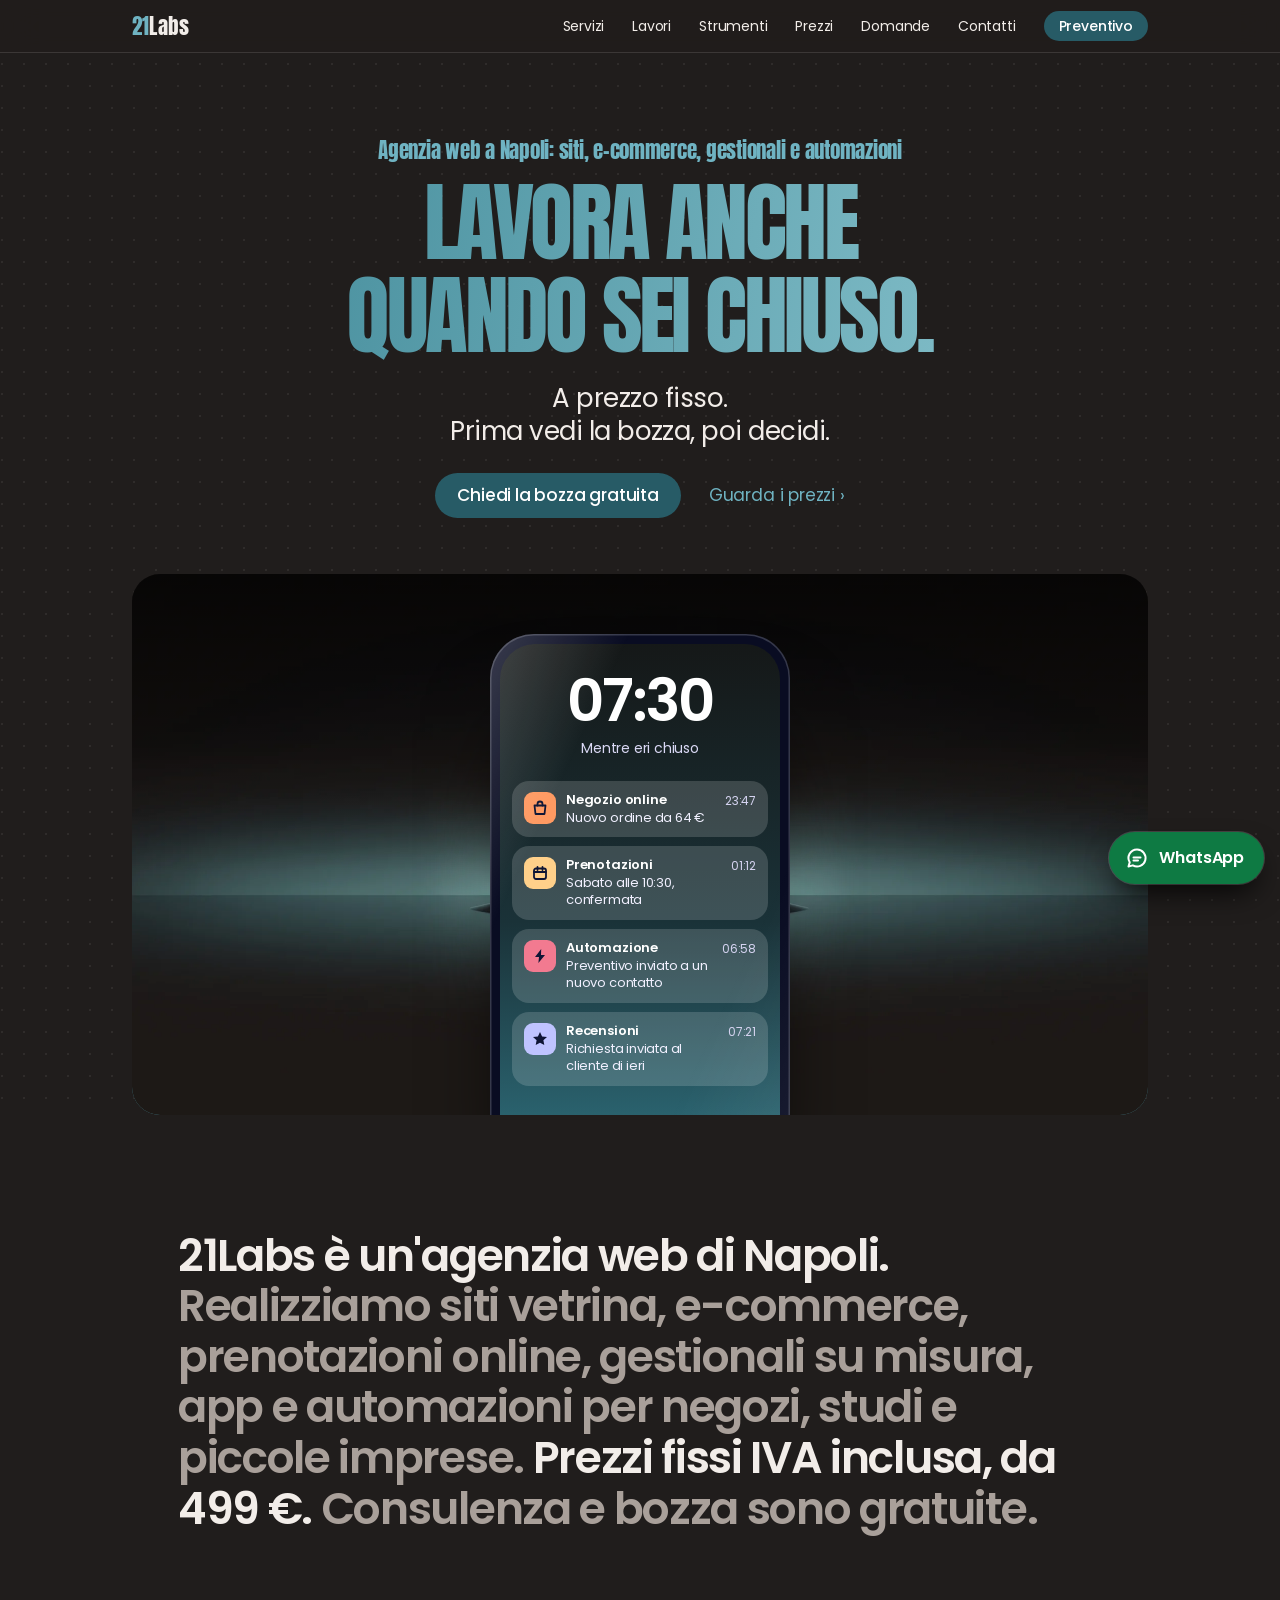
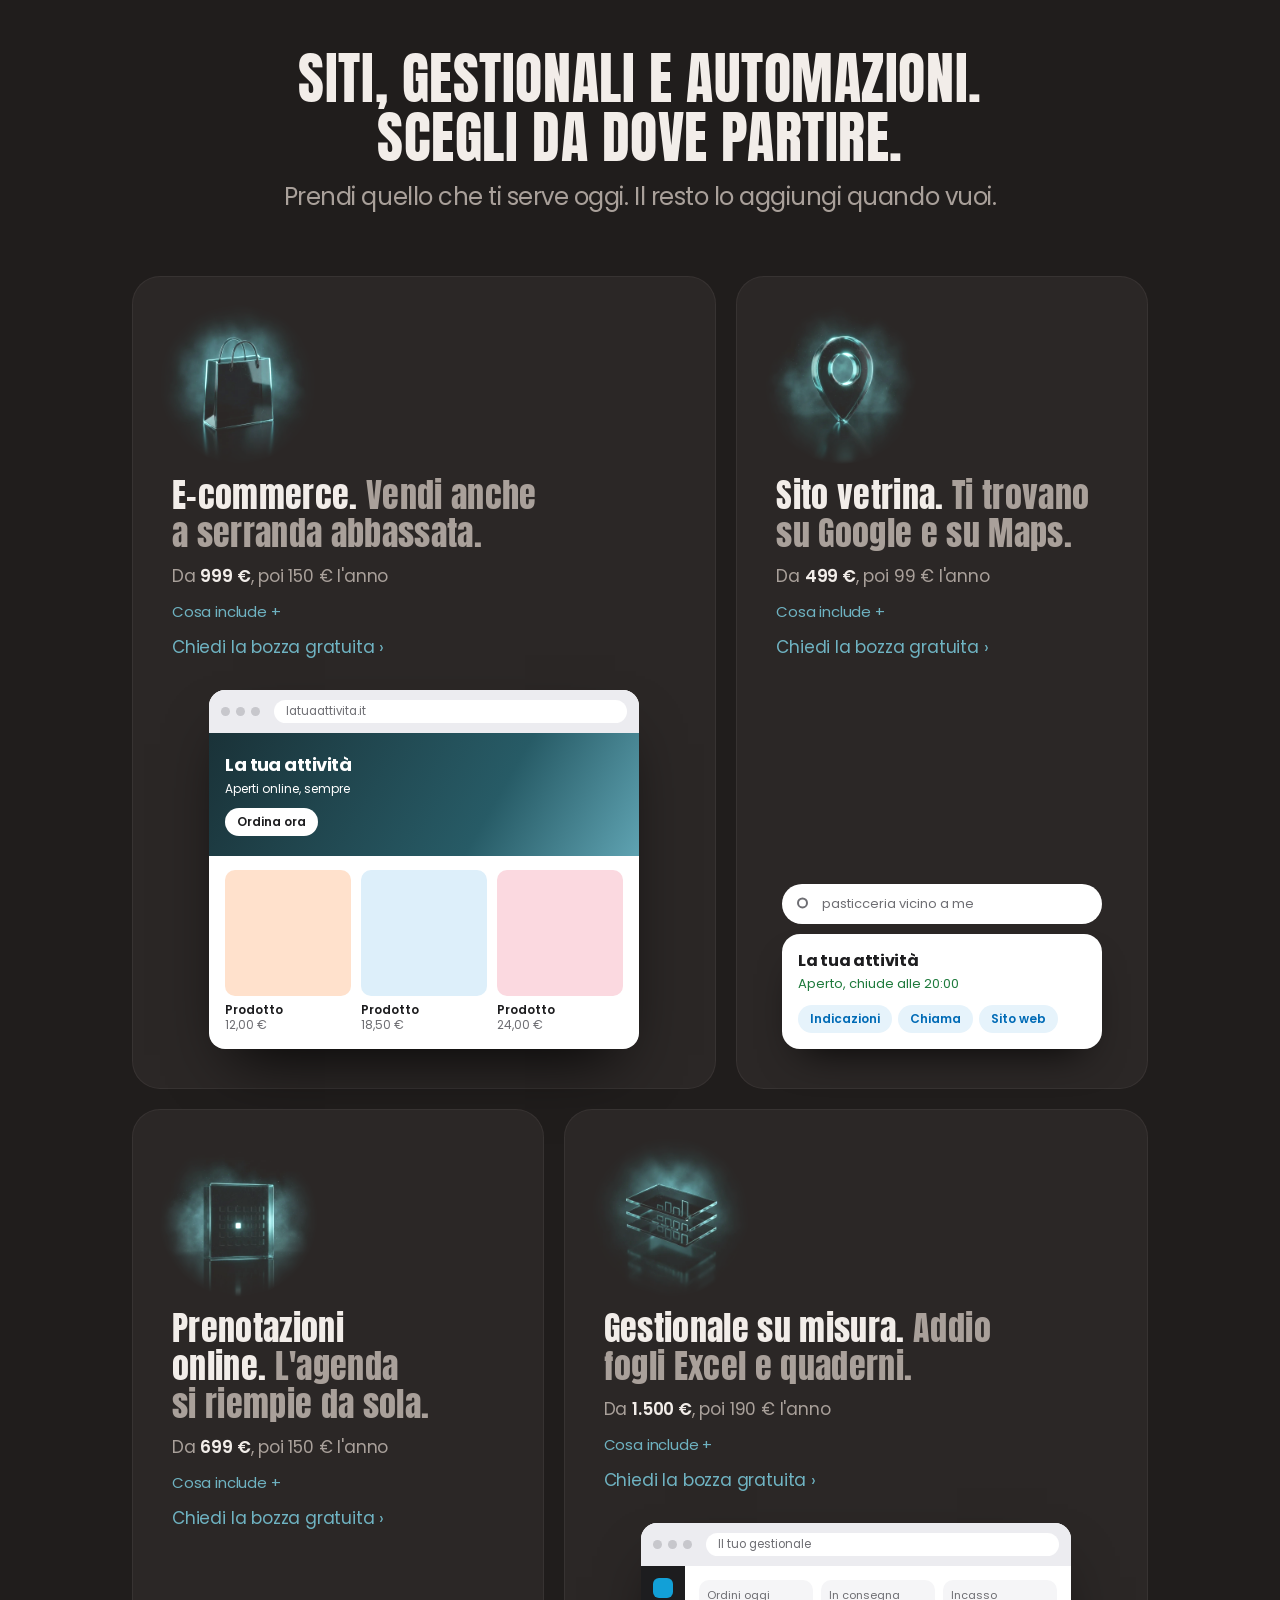
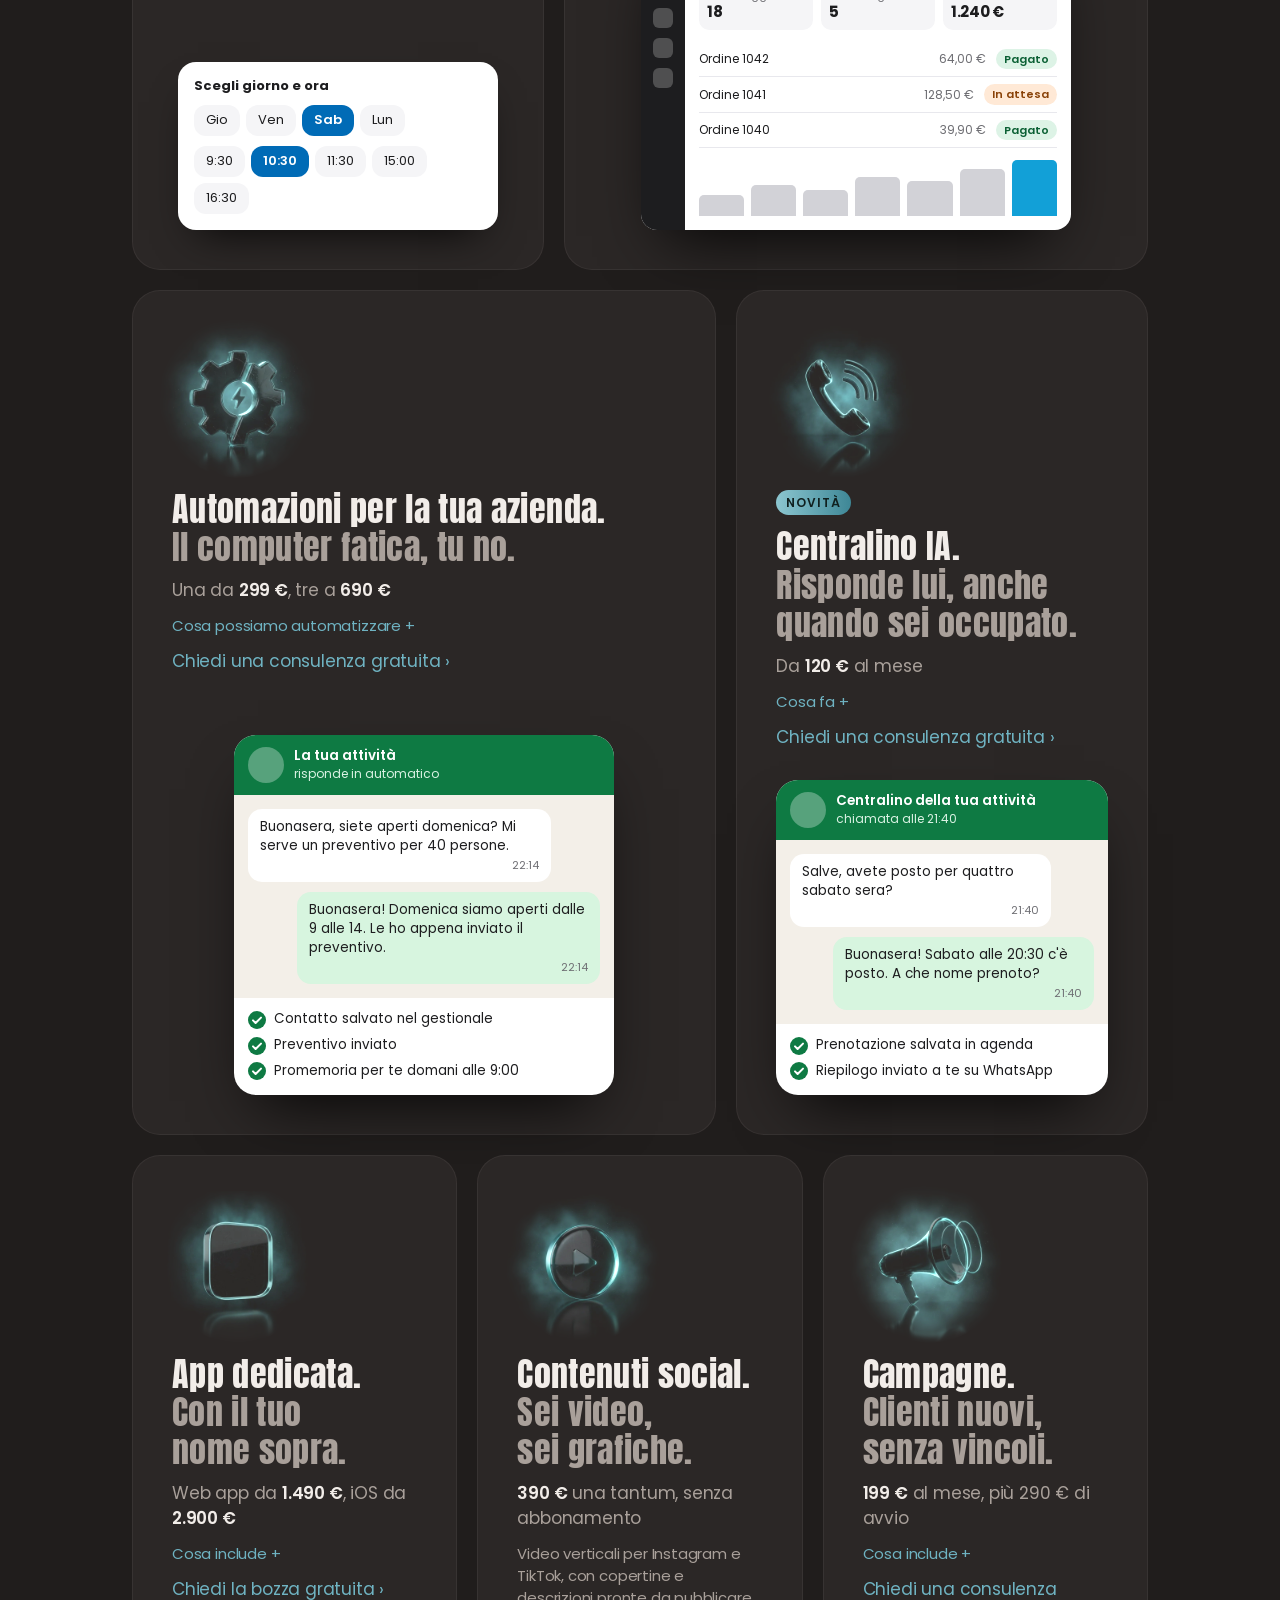
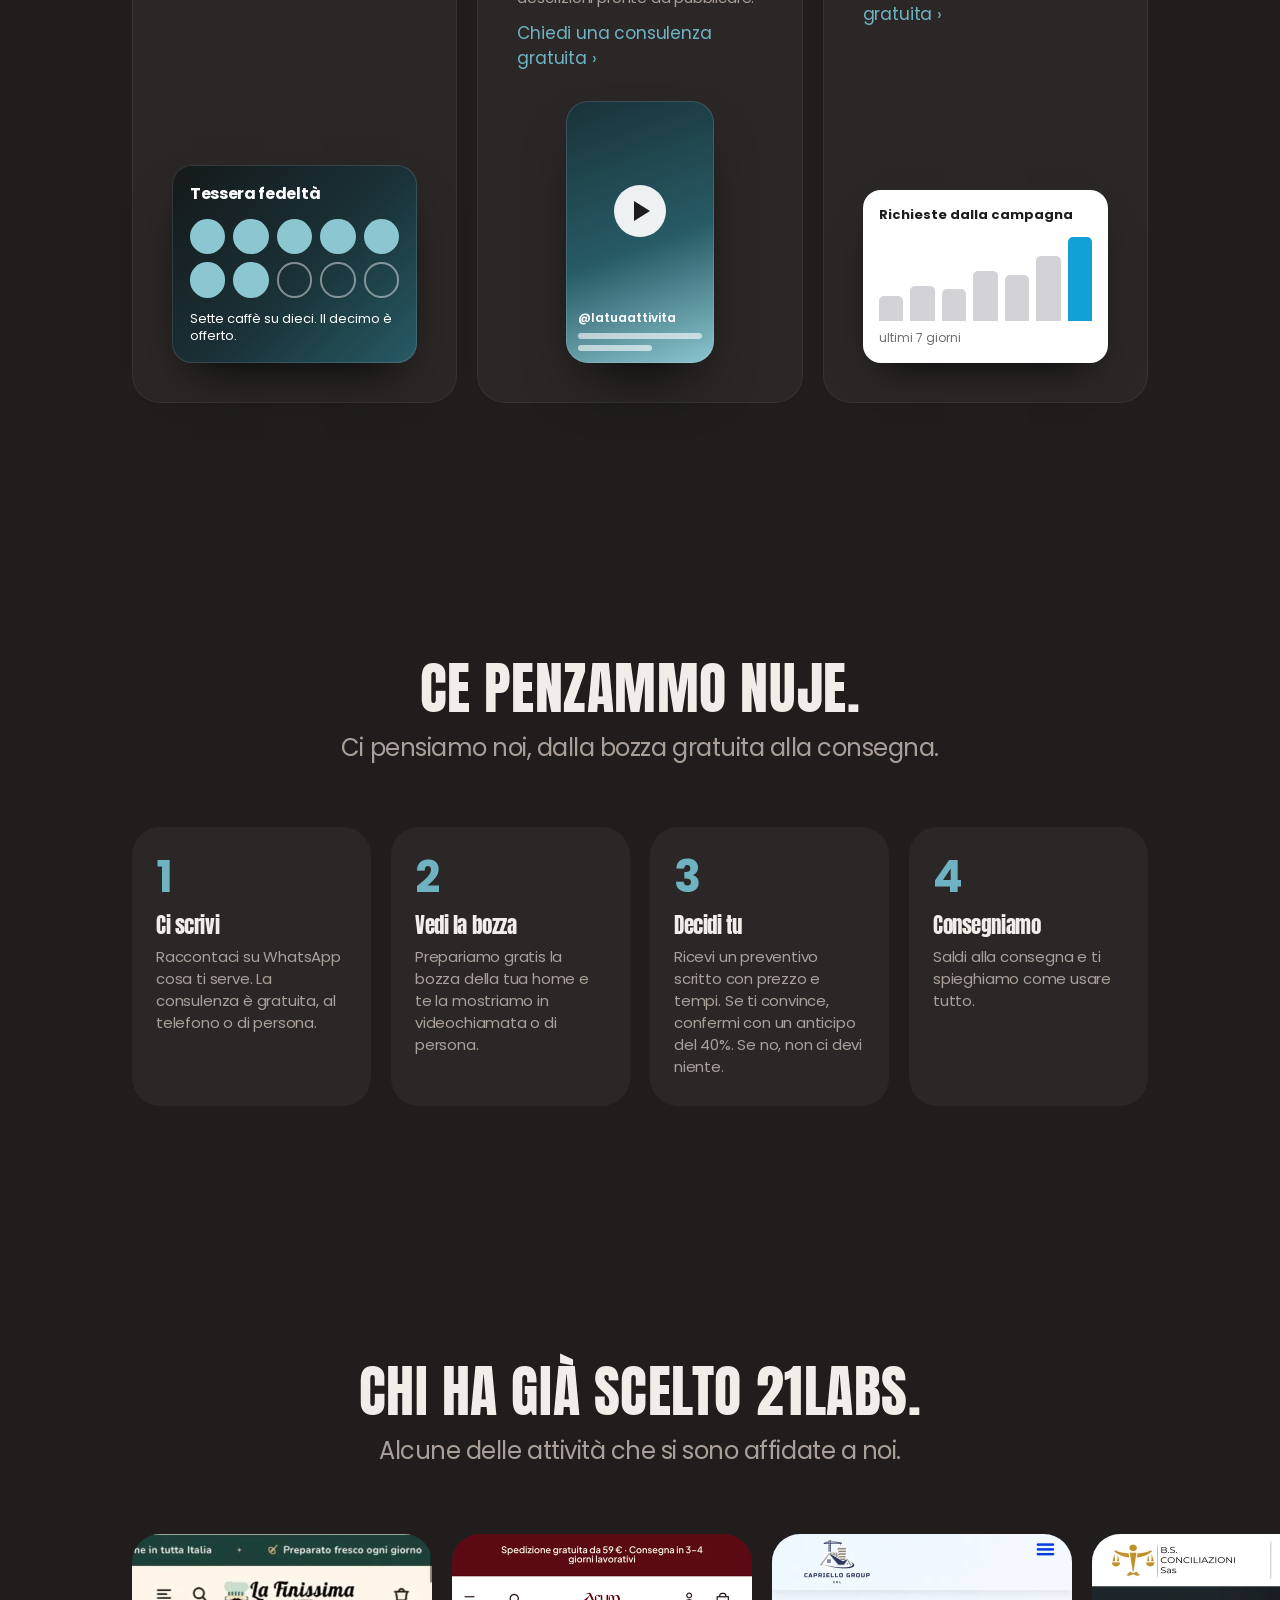
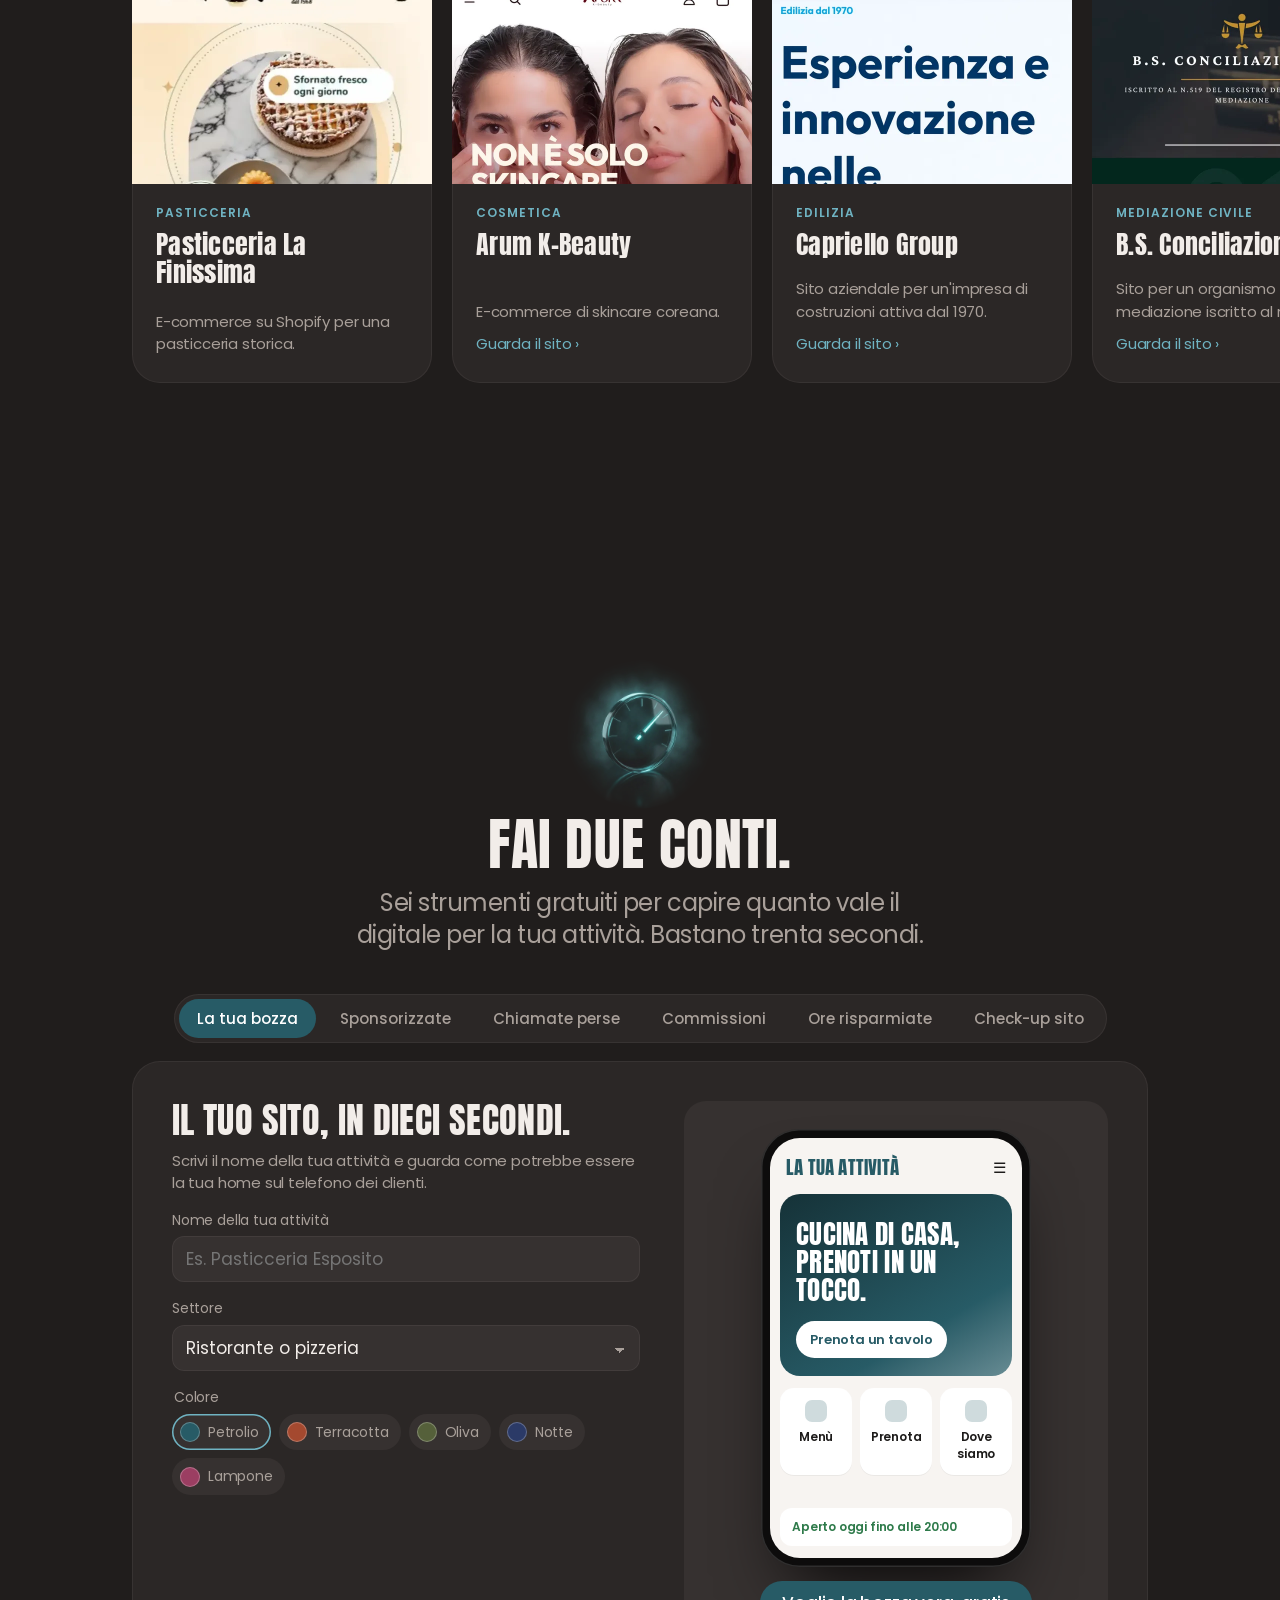
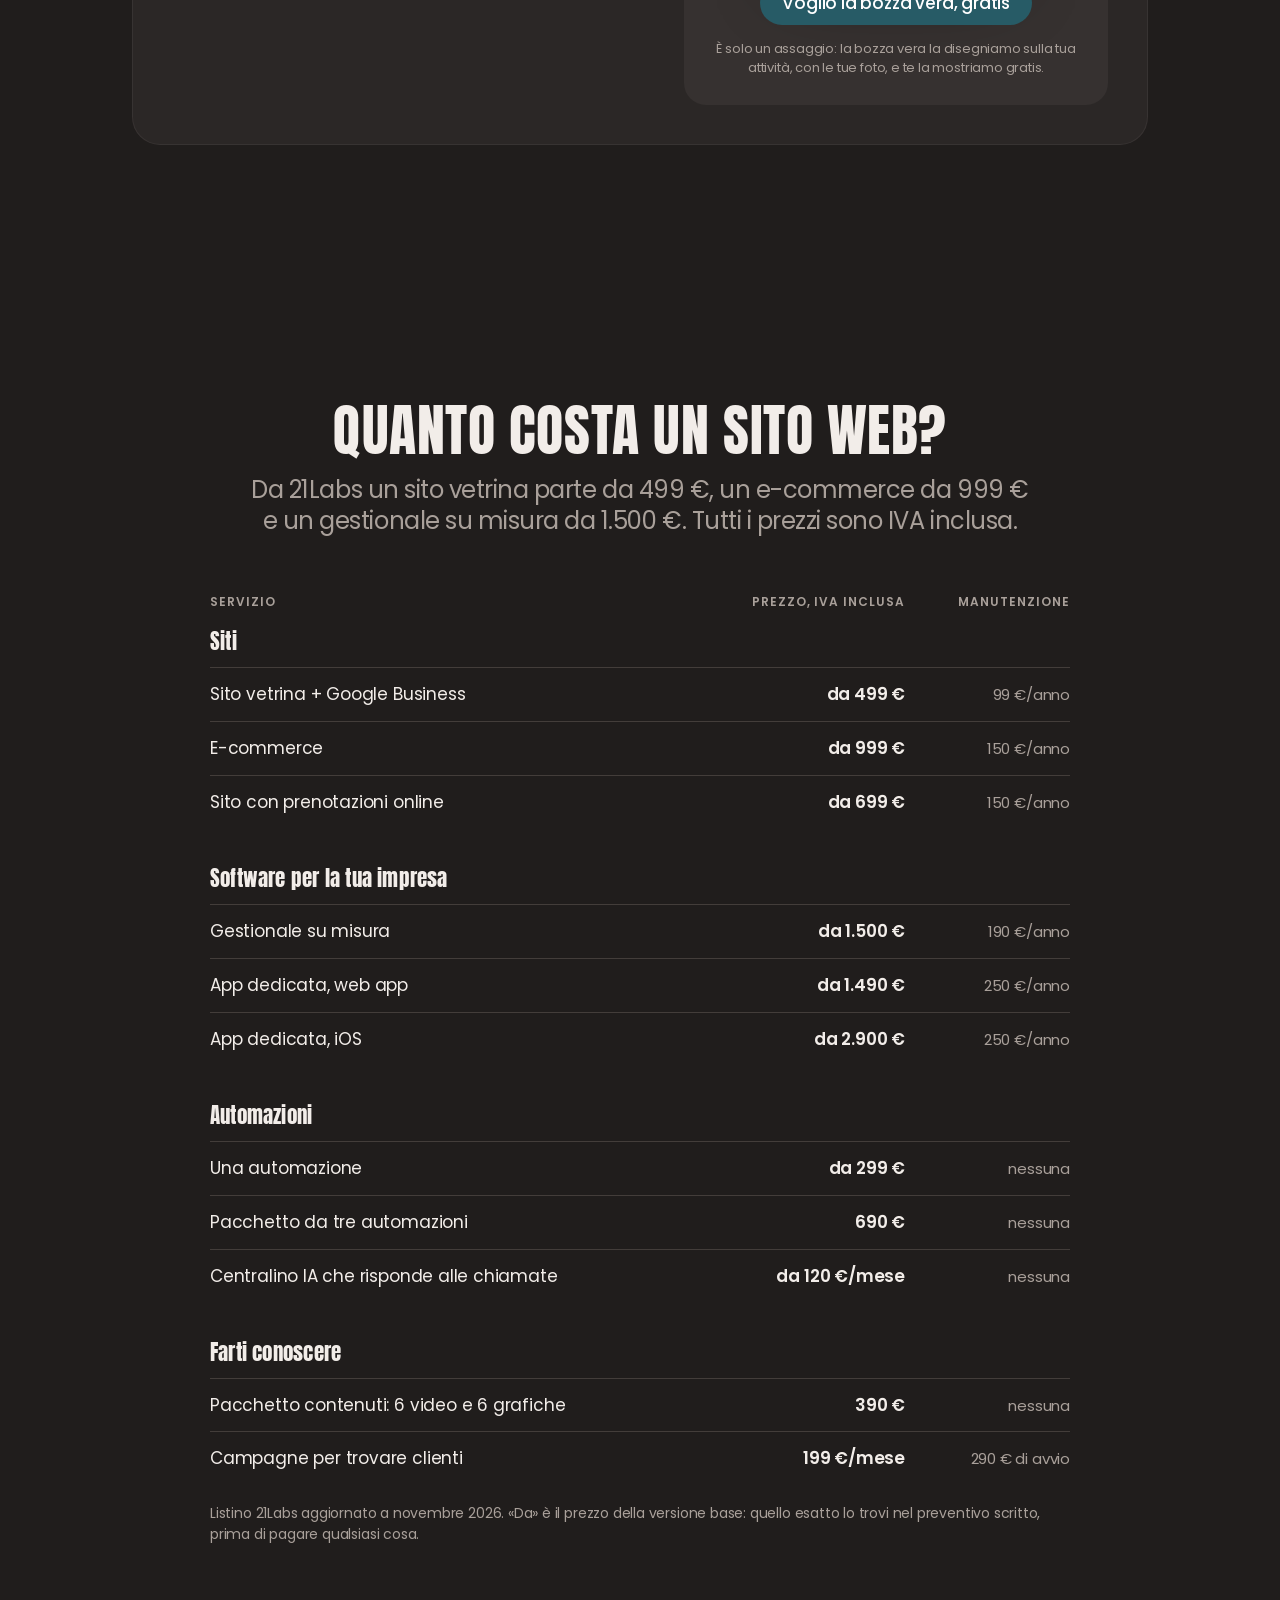
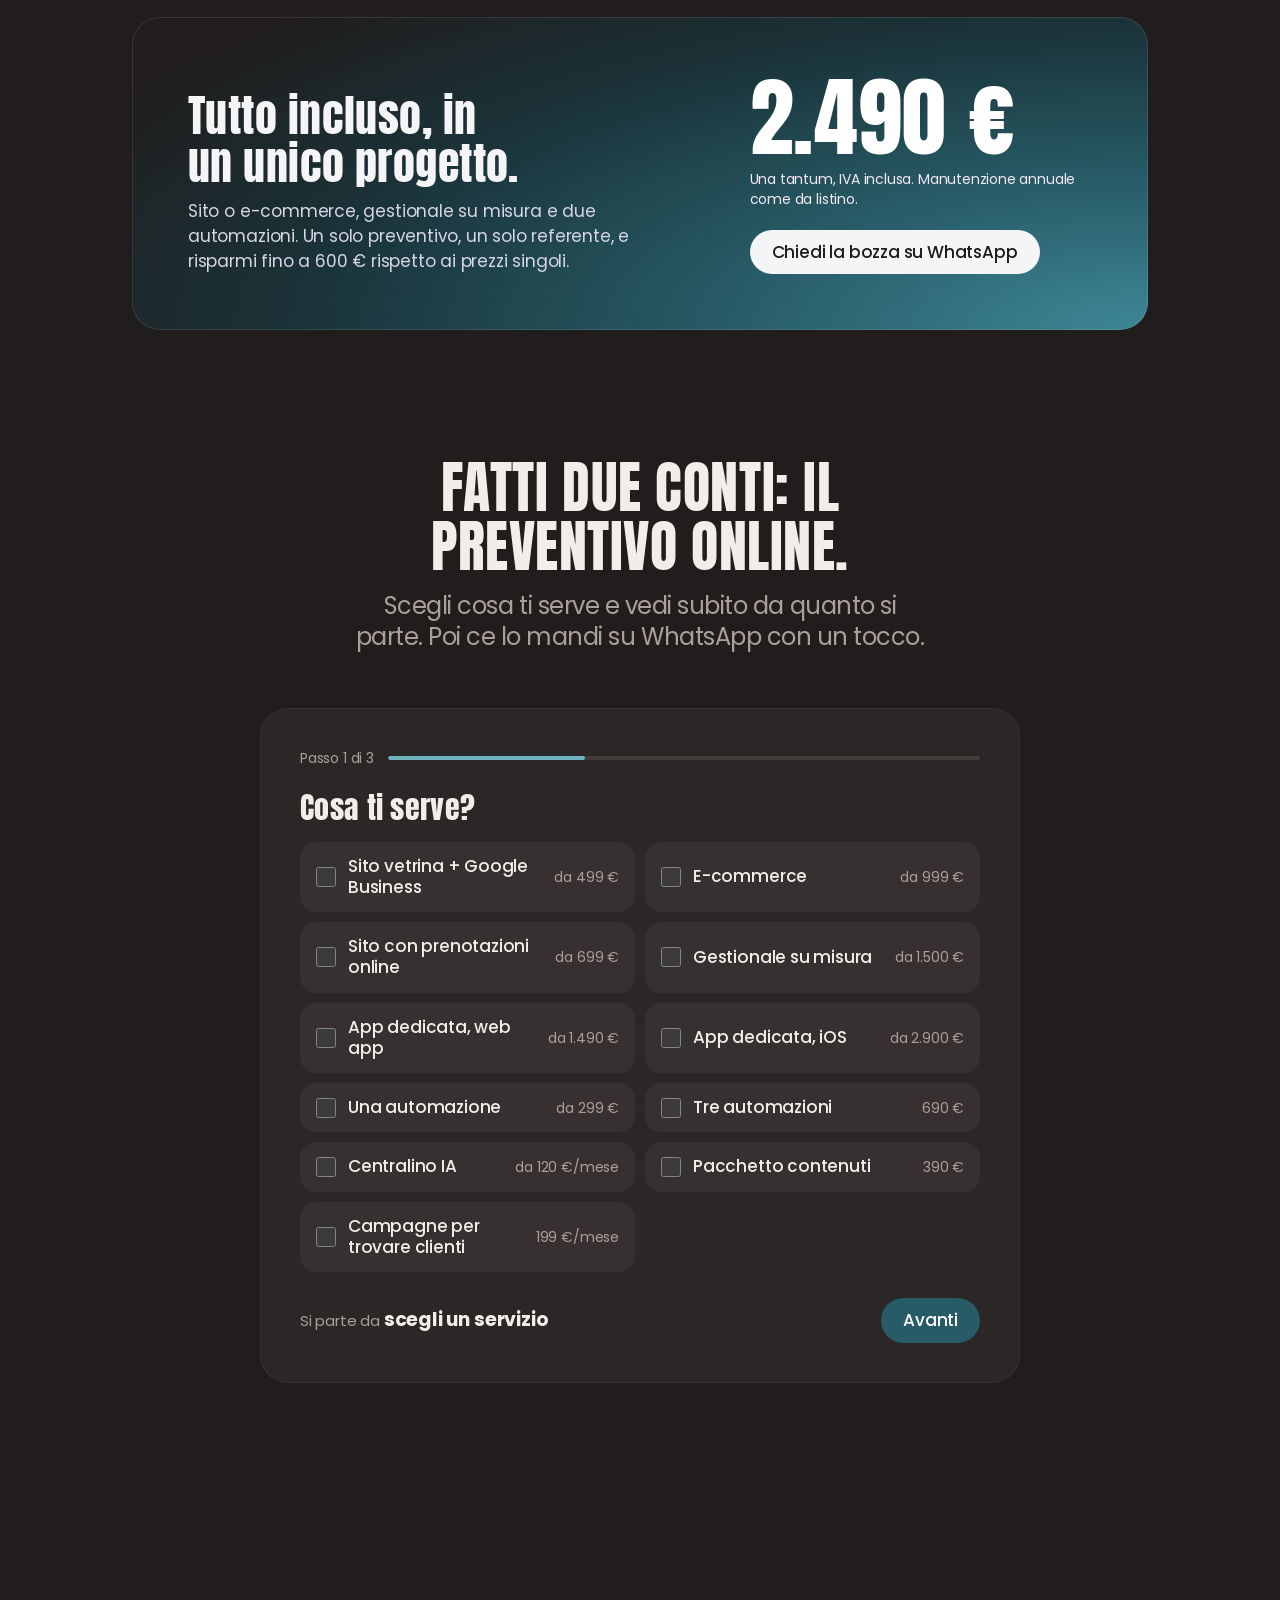
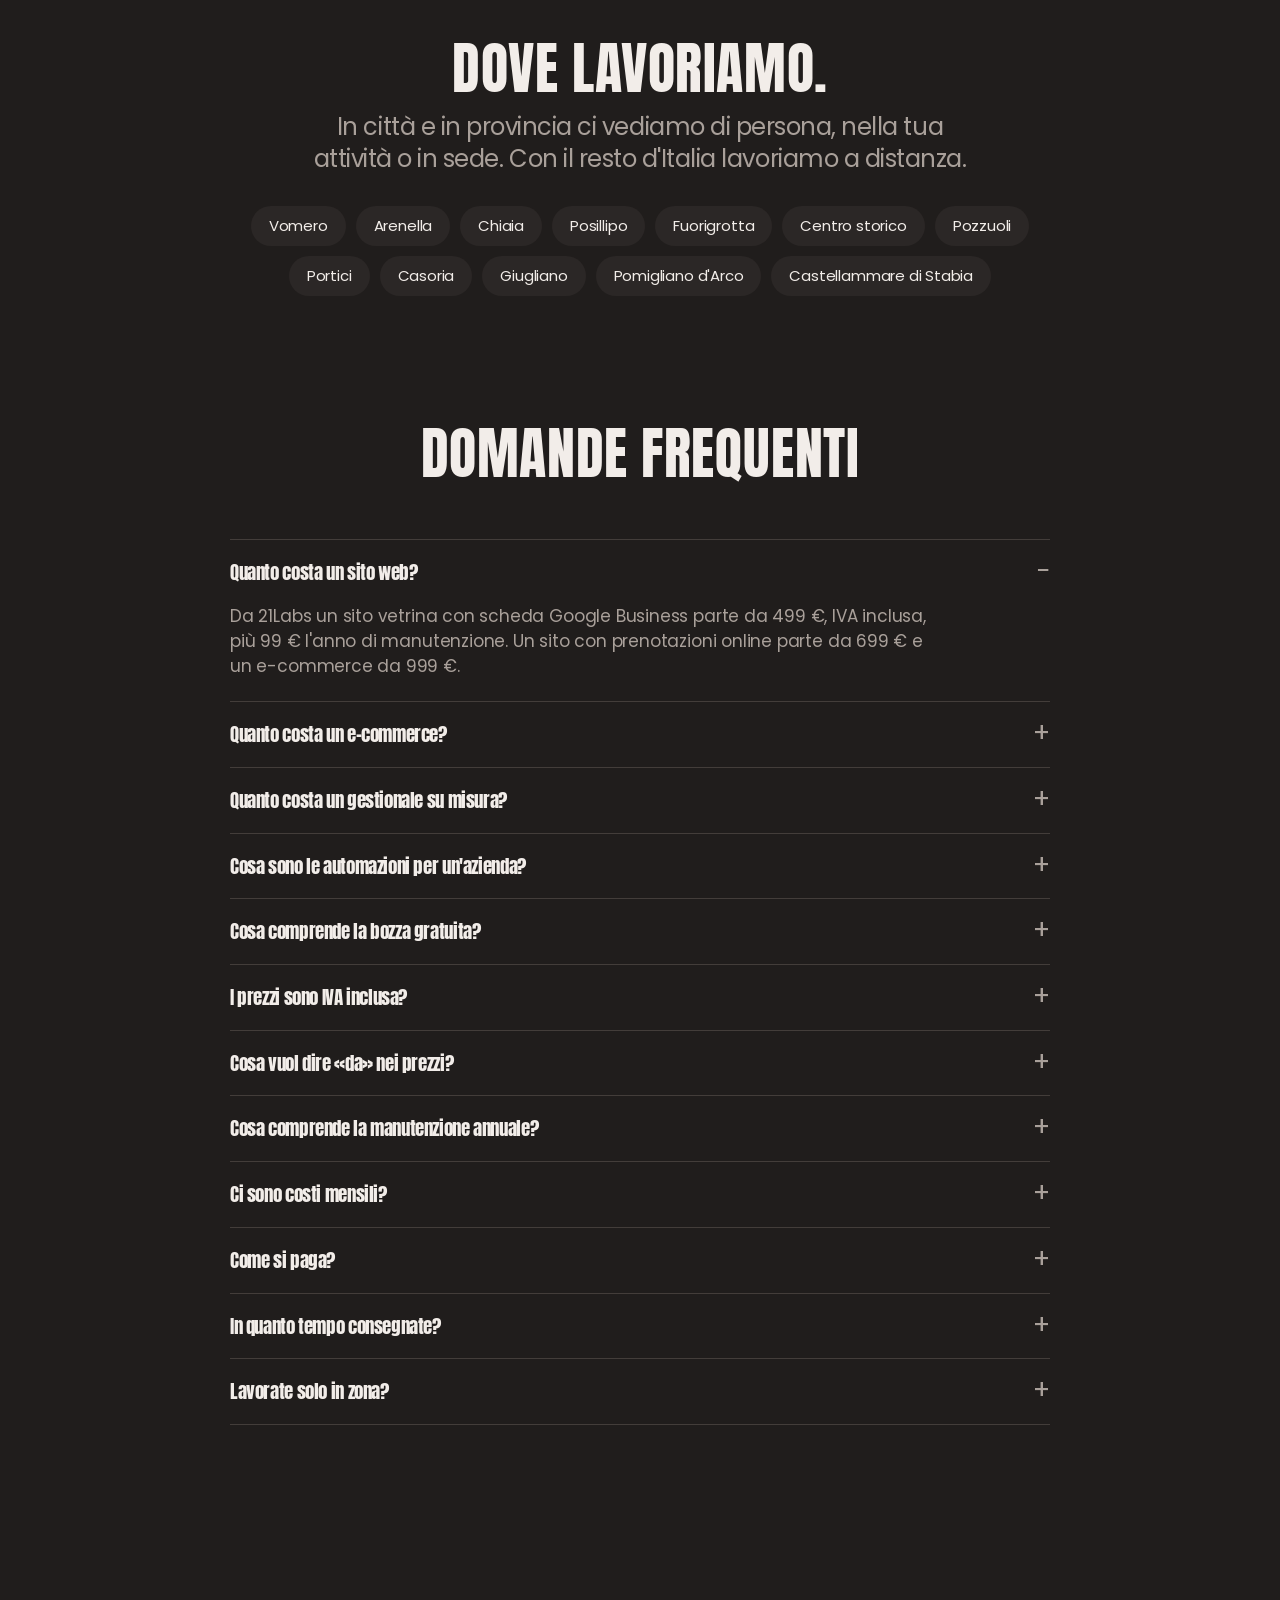
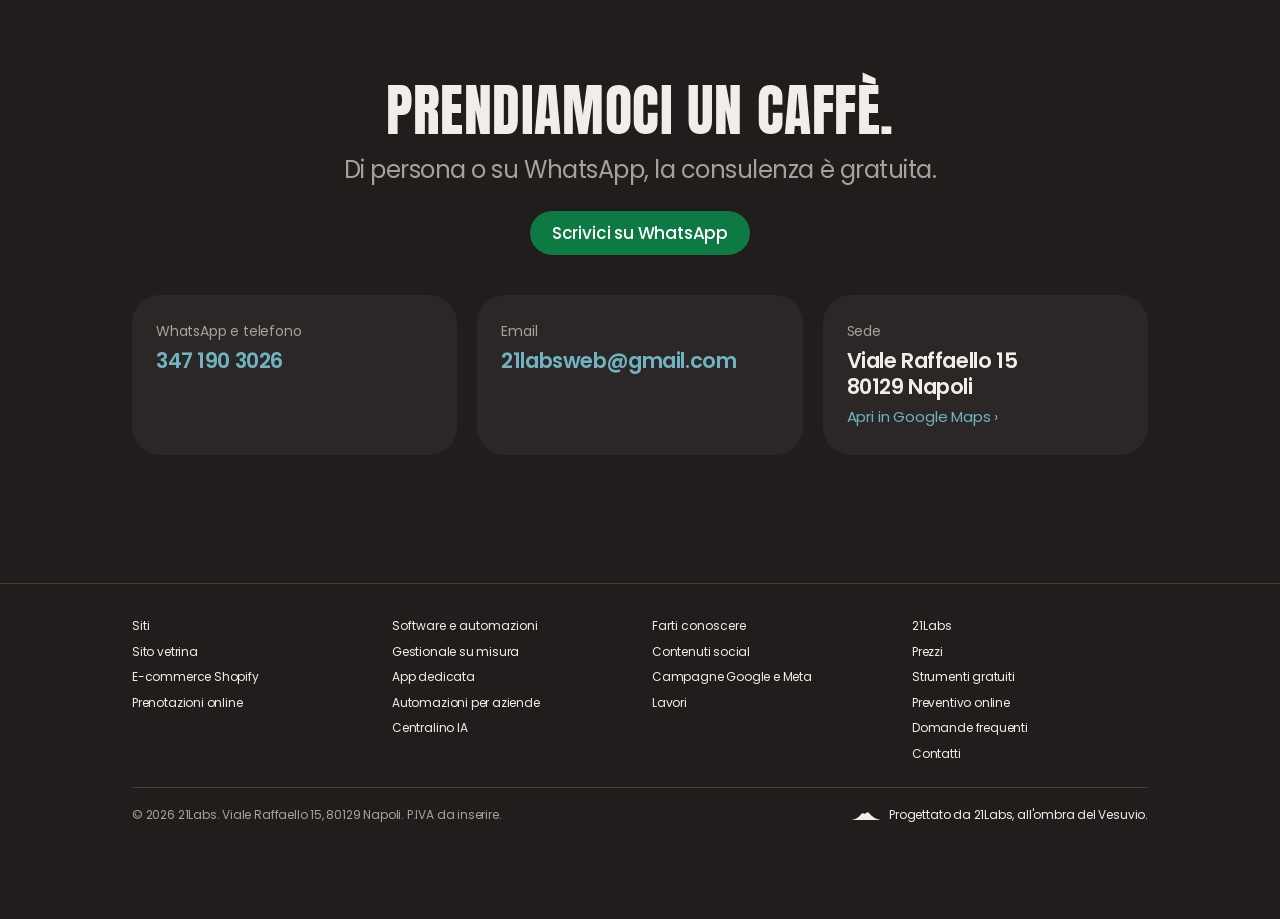
==== 21labs-sito/index.html @ 342b68ed "Sito 21Labs: palette scura petrolio, strumenti gratuiti, logo e grafiche di stampa - Sito (21labs-si" ====
<!DOCTYPE html>
<html lang="it">
<head>
<meta charset="utf-8">
<meta name="viewport" content="width=device-width, initial-scale=1">
<title>21Labs agenzia web Napoli</title>
<!-- Matt: quando lo metti su 21labs.it puoi usare un title più lungo, ad esempio
     "Agenzia web Napoli: siti, e-commerce e gestionali | 21Labs". -->
<meta name="description" content="21Labs è un'agenzia web di Napoli: siti vetrina da 499 €, e-commerce da 999 €, gestionali su misura da 1.500 €, app e automazioni. Prezzi IVA inclusa, bozza gratuita.">
<meta name="robots" content="index, follow, max-snippet:-1, max-image-preview:large">
<link rel="canonical" href="https://www.21labs.it/">
<meta name="geo.region" content="IT-NA">
<meta name="geo.placename" content="Napoli">
<meta property="og:type" content="website">
<meta property="og:site_name" content="21Labs">
<meta property="og:locale" content="it_IT">
<meta property="og:url" content="https://www.21labs.it/">
<meta property="og:title" content="21Labs, agenzia web a Napoli: siti, e-commerce, gestionali e automazioni">
<meta property="og:description" content="Siti da 499 €, e-commerce da 999 €, gestionali su misura da 1.500 €. Prezzi IVA inclusa, consulenza e bozza gratuite.">
<meta name="twitter:card" content="summary_large_image">
<meta property="og:image" content="https://www.21labs.it/media/og.jpg">
<meta name="twitter:image" content="https://www.21labs.it/media/og.jpg">

<!-- Google tag (gtag.js): incolla qui lo snippet di Google Ads / Analytics.
     I clic sui link WhatsApp inviano già l'evento "generate_lead" se gtag è presente. -->

<script>document.documentElement.className = 'js';</script>
<link rel="preconnect" href="https://fonts.googleapis.com">
<link rel="preconnect" href="https://fonts.gstatic.com" crossorigin>
<link href="https://fonts.googleapis.com/css2?family=Anton&family=Poppins:wght@400;500;600;700&display=swap" rel="stylesheet">

<script type="application/ld+json">
{
 "@context": "https://schema.org",
 "@graph": [
  {
   "@type": "ProfessionalService",
   "@id": "https://www.21labs.it/#agenzia",
   "name": "21Labs",
   "description": "Agenzia web di Napoli: siti vetrina, e-commerce, prenotazioni online, gestionali su misura, app e automazioni per negozi, studi e piccole imprese.",
   "url": "https://www.21labs.it/",
   "telephone": "+39 347 190 3026",
   "email": "21labsweb@gmail.com",
   "priceRange": "€€",
   "address": {
    "@type": "PostalAddress",
    "streetAddress": "Viale Raffaello 15",
    "postalCode": "80129",
    "addressLocality": "Napoli",
    "addressRegion": "NA",
    "addressCountry": "IT"
   },
   "areaServed": [
    {
     "@type": "City",
     "name": "Napoli"
    },
    {
     "@type": "AdministrativeArea",
     "name": "Città metropolitana di Napoli"
    }
   ],
   "knowsAbout": [
    "Realizzazione siti web",
    "E-commerce Shopify",
    "Prenotazioni online",
    "Gestionali su misura",
    "App per aziende",
    "Automazioni aziendali",
    "Centralino con intelligenza artificiale",
    "Google Business Profile",
    "Google Ads"
   ],
   "contactPoint": {
    "@type": "ContactPoint",
    "contactType": "customer service",
    "telephone": "+39 347 190 3026",
    "availableLanguage": "Italian",
    "url": "https://wa.me/393471903026"
   },
   "hasOfferCatalog": {
    "@type": "OfferCatalog",
    "name": "Listino 21Labs",
    "itemListElement": [
     {
      "@type": "Offer",
      "name": "Sito vetrina + Google Business",
      "price": "499",
      "priceCurrency": "EUR",
      "priceSpecification": {
       "@type": "PriceSpecification",
       "minPrice": "499",
       "priceCurrency": "EUR",
       "valueAddedTaxIncluded": true
      },
      "areaServed": "Napoli e provincia",
      "itemOffered": {
       "@type": "Service",
       "name": "Sito vetrina + Google Business",
       "description": "Sito vetrina con scheda Google Business, tasto WhatsApp, modulo di contatto e pagine privacy e cookie. Manutenzione 99 € l'anno.",
       "provider": {
        "@id": "https://www.21labs.it/#agenzia"
       }
      }
     },
     {
      "@type": "Offer",
      "name": "E-commerce",
      "price": "999",
      "priceCurrency": "EUR",
      "priceSpecification": {
       "@type": "PriceSpecification",
       "minPrice": "999",
       "priceCurrency": "EUR",
       "valueAddedTaxIncluded": true
      },
      "areaServed": "Napoli e provincia",
      "itemOffered": {
       "@type": "Service",
       "name": "E-commerce",
       "description": "Negozio online su Shopify con pagamenti, spedizioni, pagine legali e collegamento a Google Shopping. Manutenzione 150 € l'anno.",
       "provider": {
        "@id": "https://www.21labs.it/#agenzia"
       }
      }
     },
     {
      "@type": "Offer",
      "name": "Sito con prenotazioni online",
      "price": "699",
      "priceCurrency": "EUR",
      "priceSpecification": {
       "@type": "PriceSpecification",
       "minPrice": "699",
       "priceCurrency": "EUR",
       "valueAddedTaxIncluded": true
      },
      "areaServed": "Napoli e provincia",
      "itemOffered": {
       "@type": "Service",
       "name": "Sito con prenotazioni online",
       "description": "Sito con prenotazioni online sincronizzate con Google Calendar e promemoria automatici. Manutenzione 150 € l'anno.",
       "provider": {
        "@id": "https://www.21labs.it/#agenzia"
       }
      }
     },
     {
      "@type": "Offer",
      "name": "Gestionale su misura",
      "price": "1500",
      "priceCurrency": "EUR",
      "priceSpecification": {
       "@type": "PriceSpecification",
       "minPrice": "1500",
       "priceCurrency": "EUR",
       "valueAddedTaxIncluded": true
      },
      "areaServed": "Napoli e provincia",
      "itemOffered": {
       "@type": "Service",
       "name": "Gestionale su misura",
       "description": "Gestionale su misura con moduli a scelta: clienti, ordini, magazzino, appuntamenti, preventivi. Manutenzione 190 € l'anno.",
       "provider": {
        "@id": "https://www.21labs.it/#agenzia"
       }
      }
     },
     {
      "@type": "Offer",
      "name": "App dedicata, web app",
      "price": "1490",
      "priceCurrency": "EUR",
      "priceSpecification": {
       "@type": "PriceSpecification",
       "minPrice": "1490",
       "priceCurrency": "EUR",
       "valueAddedTaxIncluded": true
      },
      "areaServed": "Napoli e provincia",
      "itemOffered": {
       "@type": "Service",
       "name": "App dedicata, web app",
       "description": "Web app con il nome dell'attività: area clienti, ordini, tessera fedeltà, catalogo per agenti. Manutenzione 250 € l'anno.",
       "provider": {
        "@id": "https://www.21labs.it/#agenzia"
       }
      }
     },
     {
      "@type": "Offer",
      "name": "App dedicata, iOS",
      "price": "2900",
      "priceCurrency": "EUR",
      "priceSpecification": {
       "@type": "PriceSpecification",
       "minPrice": "2900",
       "priceCurrency": "EUR",
       "valueAddedTaxIncluded": true
      },
      "areaServed": "Napoli e provincia",
      "itemOffered": {
       "@type": "Service",
       "name": "App dedicata, iOS",
       "description": "App iOS pubblicata su App Store. Manutenzione 250 € l'anno.",
       "provider": {
        "@id": "https://www.21labs.it/#agenzia"
       }
      }
     },
     {
      "@type": "Offer",
      "name": "Una automazione",
      "price": "299",
      "priceCurrency": "EUR",
      "priceSpecification": {
       "@type": "PriceSpecification",
       "minPrice": "299",
       "priceCurrency": "EUR",
       "valueAddedTaxIncluded": true
      },
      "areaServed": "Napoli e provincia",
      "itemOffered": {
       "@type": "Service",
       "name": "Una automazione",
       "description": "Automazione di un lavoro ripetitivo: risposte su WhatsApp, preventivi, promemoria, richieste di recensione.",
       "provider": {
        "@id": "https://www.21labs.it/#agenzia"
       }
      }
     },
     {
      "@type": "Offer",
      "name": "Pacchetto da tre automazioni",
      "price": "690",
      "priceCurrency": "EUR",
      "priceSpecification": {
       "@type": "PriceSpecification",
       "minPrice": "690",
       "priceCurrency": "EUR",
       "valueAddedTaxIncluded": true
      },
      "areaServed": "Napoli e provincia",
      "itemOffered": {
       "@type": "Service",
       "name": "Pacchetto da tre automazioni",
       "description": "Tre automazioni per l'azienda a prezzo di pacchetto.",
       "provider": {
        "@id": "https://www.21labs.it/#agenzia"
       }
      }
     },
     {
      "@type": "Offer",
      "name": "Pacchetto contenuti",
      "price": "390",
      "priceCurrency": "EUR",
      "priceSpecification": {
       "@type": "PriceSpecification",
       "minPrice": "390",
       "priceCurrency": "EUR",
       "valueAddedTaxIncluded": true
      },
      "areaServed": "Napoli e provincia",
      "itemOffered": {
       "@type": "Service",
       "name": "Pacchetto contenuti",
       "description": "Sei video verticali per Instagram e TikTok e sei grafiche, con copertine e descrizioni.",
       "provider": {
        "@id": "https://www.21labs.it/#agenzia"
       }
      }
     },
     {
      "@type": "Offer",
      "name": "Centralino IA",
      "price": "120",
      "priceCurrency": "EUR",
      "priceSpecification": {
       "@type": "PriceSpecification",
       "minPrice": "120",
       "priceCurrency": "EUR",
       "valueAddedTaxIncluded": true
      },
      "areaServed": "Napoli e provincia",
      "itemOffered": {
       "@type": "Service",
       "name": "Centralino IA che risponde alle chiamate",
       "description": "Centralino con intelligenza artificiale che risponde al telefono, dà informazioni, prende prenotazioni e invia il riepilogo su WhatsApp: da 120 € al mese.",
       "provider": {
        "@id": "https://www.21labs.it/#agenzia"
       }
      }
     },
     {
      "@type": "Offer",
      "name": "Campagne per trovare clienti",
      "price": "199",
      "priceCurrency": "EUR",
      "priceSpecification": {
       "@type": "PriceSpecification",
       "minPrice": "199",
       "priceCurrency": "EUR",
       "valueAddedTaxIncluded": true
      },
      "areaServed": "Napoli e provincia",
      "itemOffered": {
       "@type": "Service",
       "name": "Campagne per trovare clienti",
       "description": "Campagne su Google o Meta seguite ogni mese: 199 € al mese più 290 € di avvio, senza vincoli.",
       "provider": {
        "@id": "https://www.21labs.it/#agenzia"
       }
      }
     },
     {
      "@type": "Offer",
      "name": "Tutto incluso",
      "price": "2490",
      "priceCurrency": "EUR",
      "priceSpecification": {
       "@type": "PriceSpecification",
       "minPrice": "2490",
       "priceCurrency": "EUR",
       "valueAddedTaxIncluded": true
      },
      "areaServed": "Napoli e provincia",
      "itemOffered": {
       "@type": "Service",
       "name": "Tutto incluso",
       "description": "Sito o e-commerce, gestionale su misura e due automazioni in un unico progetto.",
       "provider": {
        "@id": "https://www.21labs.it/#agenzia"
       }
      }
     }
    ]
   }
  },
  {
   "@type": "WebSite",
   "@id": "https://www.21labs.it/#sito",
   "url": "https://www.21labs.it/",
   "name": "21Labs",
   "inLanguage": "it-IT",
   "publisher": {
    "@id": "https://www.21labs.it/#agenzia"
   }
  },
  {
   "@type": "FAQPage",
   "@id": "https://www.21labs.it/#domande",
   "inLanguage": "it-IT",
   "mainEntity": [
    {
     "@type": "Question",
     "name": "Quanto costa un sito web?",
     "acceptedAnswer": {
      "@type": "Answer",
      "text": "Da 21Labs un sito vetrina con scheda Google Business parte da 499 €, IVA inclusa, più 99 € l'anno di manutenzione. Un sito con prenotazioni online parte da 699 € e un e-commerce da 999 €."
     }
    },
    {
     "@type": "Question",
     "name": "Quanto costa un e-commerce?",
     "acceptedAnswer": {
      "@type": "Answer",
      "text": "Un e-commerce su Shopify parte da 999 € una tantum, IVA inclusa, più 150 € l'anno di manutenzione. Il canone di Shopify si paga a parte, direttamente a Shopify."
     }
    },
    {
     "@type": "Question",
     "name": "Quanto costa un gestionale su misura?",
     "acceptedAnswer": {
      "@type": "Answer",
      "text": "Un gestionale su misura parte da 1.500 € una tantum, IVA inclusa, più 190 € l'anno di manutenzione. Il prezzo esatto dipende dai moduli che scegli: clienti, ordini, magazzino, appuntamenti, preventivi."
     }
    },
    {
     "@type": "Question",
     "name": "Cosa sono le automazioni per un'azienda?",
     "acceptedAnswer": {
      "@type": "Answer",
      "text": "Sono piccoli programmi che fanno da soli i lavori ripetitivi: rispondere su WhatsApp a chi chiede informazioni, inviare preventivi, mandare i promemoria degli appuntamenti, chiedere una recensione su Google dopo l'acquisto. Una automazione parte da 299 €, tre costano 690 €."
     }
    },
    {
     "@type": "Question",
     "name": "Cosa comprende la bozza gratuita?",
     "acceptedAnswer": {
      "@type": "Answer",
      "text": "La home del tuo sito, oppure la schermata principale del gestionale o dell'app. Te la mostriamo in videochiamata o di persona e non ti impegna a niente."
     }
    },
    {
     "@type": "Question",
     "name": "I prezzi sono IVA inclusa?",
     "acceptedAnswer": {
      "@type": "Answer",
      "text": "Sì, tutti i prezzi che leggi in questa pagina sono IVA inclusa."
     }
    },
    {
     "@type": "Question",
     "name": "Cosa vuol dire «da» nei prezzi?",
     "acceptedAnswer": {
      "@type": "Answer",
      "text": "È il prezzo della versione base. Dopo la consulenza ricevi un preventivo scritto con il prezzo esatto, e solo allora decidi."
     }
    },
    {
     "@type": "Question",
     "name": "Cosa comprende la manutenzione annuale?",
     "acceptedAnswer": {
      "@type": "Answer",
      "text": "Hosting dove previsto, aggiornamenti, backup e assistenza. Modifiche ai contenuti e nuove funzioni si pagano a parte: 149 € per un pacchetto di 5 ore."
     }
    },
    {
     "@type": "Question",
     "name": "Ci sono costi mensili?",
     "acceptedAnswer": {
      "@type": "Answer",
      "text": "Solo per due servizi: le campagne pubblicitarie, 199 € al mese senza vincoli, e il centralino IA, da 120 € al mese. Per l'e-commerce il canone di Shopify si paga direttamente a Shopify. Tutto il resto è una tantum, più la manutenzione annuale."
     }
    },
    {
     "@type": "Question",
     "name": "Come si paga?",
     "acceptedAnswer": {
      "@type": "Answer",
      "text": "40% di anticipo alla conferma del preventivo, saldo alla consegna."
     }
    },
    {
     "@type": "Question",
     "name": "In quanto tempo consegnate?",
     "acceptedAnswer": {
      "@type": "Answer",
      "text": "I tempi li scriviamo nel preventivo, prima dell'anticipo, così sai la data di consegna prima di partire."
     }
    },
    {
     "@type": "Question",
     "name": "Lavorate solo in zona?",
     "acceptedAnswer": {
      "@type": "Answer",
      "text": "Lavoriamo soprattutto con attività di Napoli e provincia, dove possiamo vederci di persona. Con il resto d'Italia lavoriamo a distanza."
     }
    }
   ]
  }
 ]
}
</script>

<style>
:root {
  /* Layout: pagina nera alla Apple. Titoli grandi al centro, tessere grigio scuro con testo a sinistra.
     L'azzurro e l'alba sul Vesuvio portano la città senza nominarla a ogni riga. */
  --nero: #201D1C;
  --tessera: #2B2726;
  --rilievo: #363130;
  --testo: #F2EDE9;
  --grigio: #A9A09A;
  --linea: #433D3A;
  --azzurro: #6FB3C2;
  --pillola: #275B66;
  --alba: linear-gradient(100deg, #3E8796 0%, #8CC6D0 100%);
  --verde-wa: #0E7A43;
  /* le schermate disegnate dentro le tessere restano chiare, come schermate vere */
  --ui-carta: #FFFFFF;
  --ui-testo: #1D1D1F;
  --ui-grigio: #6E6E73;
  --ui-velo: #F5F5F7;
  --ui-azzurro: #006BB6;
  --font: "Poppins", -apple-system, BlinkMacSystemFont, "Segoe UI", Roboto, sans-serif;
  --titoli: "Anton", "Poppins", sans-serif;
  --petrolio: #275B66;
  color-scheme: dark;
}

*, *::before, *::after { box-sizing: border-box; }
html { scroll-behavior: smooth; -webkit-text-size-adjust: 100%; background: var(--nero); }
body {
  margin: 0; background: var(--nero); color: var(--testo);
  font-family: var(--font); font-size: 17px; line-height: 1.47; letter-spacing: -0.011em;
  -webkit-font-smoothing: antialiased;
}
h1, h2, h3, h4, p, ul, ol, dl, dd, figure, fieldset, table { margin: 0; }
ul, ol { padding: 0; list-style: none; }
fieldset { border: 0; padding: 0; min-width: 0; }
h2, h3 { font-weight: 700; letter-spacing: -0.03em; line-height: 1.08; text-wrap: balance; }
a { color: var(--azzurro); text-decoration: none; }
a:hover { text-decoration: underline; text-underline-offset: 3px; }
:focus-visible { outline: 3px solid var(--azzurro); outline-offset: 3px; border-radius: 8px; }
[id] { scroll-margin-top: 72px; }
.wrap { max-width: 1080px; margin-inline: auto; padding-inline: clamp(16px, 4vw, 32px); }

.pillola {
  display: inline-flex; align-items: center; justify-content: center; gap: 8px;
  background: var(--pillola); color: #fff; border: 0; border-radius: 980px; cursor: pointer;
  padding: 12px 22px; font: 500 17px/1.2 var(--font); letter-spacing: -0.011em; text-align: center;
}
.pillola:hover { background: #2F6E7B; text-decoration: none; }
.pillola.piccola { padding: 7px 15px; font-size: 14px; }
.pillola.bianca { background: #F5F5F7; color: #1D1D1F; }
.pillola.bianca:hover { background: #FFFFFF; }
.pillola.verde { background: var(--verde-wa); }
.pillola.verde:hover { background: #109552; }
.freccia::after { content: " ›"; }

/* ---------- Barra ---------- */
.barra {
  position: sticky; top: 0; z-index: 20; background: rgba(32, 29, 28, 0.78);
  -webkit-backdrop-filter: saturate(180%) blur(20px); backdrop-filter: saturate(180%) blur(20px);
  border-bottom: 1px solid rgba(255, 255, 255, 0.12);
}
.barra .wrap { display: flex; align-items: center; justify-content: space-between; gap: 16px; height: 52px; }
.logo { font-weight: 700; font-size: 21px; letter-spacing: -0.04em; color: var(--testo); }
.logo:hover { text-decoration: none; }
.logo span { color: var(--azzurro); }
.menu { display: flex; align-items: center; gap: 28px; font-size: 14px; }
.menu a:not(.pillola) { color: var(--testo); }

/* ---------- Apertura ---------- */
.hero { padding-top: clamp(44px, 7vw, 84px); text-align: center; }
.hero h1 { font-size: clamp(15px, 1.9vw, 21px); font-weight: 600; letter-spacing: -0.012em; line-height: 1.3; color: var(--azzurro); }
.hero .motto {
  font-size: clamp(40px, 8.4vw, 88px); font-weight: 700; letter-spacing: -0.04em; line-height: 1.05; margin-top: 12px; padding-bottom: 0.08em; text-wrap: balance;
  color: #FF9A62; background: var(--alba); -webkit-background-clip: text; background-clip: text; -webkit-text-fill-color: transparent;
}
.hero .sotto { font-size: clamp(19px, 2.4vw, 26px); letter-spacing: -0.02em; line-height: 1.25; margin: 14px auto 0; max-width: 26em; text-wrap: balance; color: var(--testo); }
.hero .azioni { display: flex; flex-wrap: wrap; justify-content: center; align-items: center; gap: 14px 28px; margin-top: 26px; }

.scena {
  position: relative; overflow: hidden; border-radius: 28px; margin-top: clamp(36px, 5vw, 56px);
  padding: clamp(36px, 5vw, 60px) 16px 0; display: grid; justify-items: center; color: #fff; text-align: left;
  background: linear-gradient(180deg, #0B0A0A 0%, #121515 35%, #16292C 62%, #1F4750 84%, #3E8796 100%);
  box-shadow: inset 0 0 0 1px rgba(255, 255, 255, 0.08);
  perspective: 1400px;
}
.scena::before {
  content: ""; position: absolute; inset: 0 0 45% 0; z-index: 1; pointer-events: none;
  background: linear-gradient(180deg, rgba(0, 0, 0, 0.72) 0%, rgba(0, 0, 0, 0.35) 55%, rgba(0, 0, 0, 0) 100%);
}
.scena-video { position: absolute; inset: 0; width: 100%; height: 100%; object-fit: cover; z-index: 0; pointer-events: none; }
.telefono { position: relative; z-index: 2; width: min(300px, 100%); margin-bottom: -44px; }
.telefono-corpo {
  position: relative; border-radius: 44px; padding: 10px; background: #090C22;
  box-shadow: 0 60px 90px -30px rgba(0, 0, 0, 0.9), inset 0 0 0 1.5px rgba(255, 255, 255, 0.18);
  transform: rotateX(var(--rx, 0deg)) rotateY(var(--ry, 0deg)); transform-origin: 50% 60%;
  transition: transform 0.25s ease-out; will-change: transform;
  animation: entra3d 1.5s cubic-bezier(0.16, 0.84, 0.24, 1) backwards;
}
.telefono-corpo::after {
  content: ""; position: absolute; inset: 0; border-radius: inherit; pointer-events: none;
  background: linear-gradient(115deg, rgba(255, 255, 255, 0.2) 0%, rgba(255, 255, 255, 0) 26%, rgba(255, 255, 255, 0) 74%, rgba(255, 255, 255, 0.07) 100%);
}
@keyframes entra3d { from { transform: rotateX(34deg) rotateY(-28deg) translateY(60px) scale(0.9); opacity: 0; } }
.schermo { border-radius: 35px; padding: 28px 12px 64px; background: linear-gradient(180deg, #151818 0%, #1A3238 55%, #2D6A77 100%); }
.ora { font-size: 58px; font-weight: 600; letter-spacing: -0.04em; line-height: 1; text-align: center; font-variant-numeric: tabular-nums; }
.giorno { text-align: center; font-size: 14px; color: #DAD8F5; margin-top: 8px; }
.notifiche { display: grid; gap: 9px; margin-top: 22px; }
.notifica {
  display: grid; grid-template-columns: 32px minmax(0, 1fr) auto; gap: 10px; align-items: start;
  background: rgba(255, 255, 255, 0.16); border-radius: 17px; padding: 11px 12px;
  animation: arriva 0.55s cubic-bezier(0.2, 0.8, 0.2, 1) both; animation-delay: calc(var(--i) * 0.4s + 0.9s);
}
.notifica .icona { width: 32px; height: 32px; border-radius: 9px; display: grid; place-items: center; background: var(--c); }
.notifica .icona svg { width: 18px; height: 18px; }
.notifica b { display: block; font-size: 13px; font-weight: 600; line-height: 1.3; }
.notifica p { font-size: 13px; line-height: 1.35; color: #F1F0FF; }
.notifica time { font-size: 12px; color: #D5D3F0; font-variant-numeric: tabular-nums; }
@keyframes arriva { from { opacity: 0; transform: translateY(16px) scale(0.97); } to { opacity: 1; transform: none; } }

/* ---------- Manifesto ---------- */
.manifesto { padding-block: clamp(56px, 9vw, 120px); }
.manifesto p { font-size: clamp(24px, 3.7vw, 44px); font-weight: 600; letter-spacing: -0.03em; line-height: 1.15; color: var(--grigio); max-width: 21em; margin-inline: auto; }
.manifesto strong { color: var(--testo); font-weight: 600; }

/* ---------- Sezioni ---------- */
.sezione { padding-block: clamp(64px, 10vw, 128px); }
.testa { text-align: center; max-width: 780px; margin-inline: auto; }
.testa h2 { font-size: clamp(32px, 5.8vw, 56px); }
.testa p { font-size: clamp(19px, 2.2vw, 24px); letter-spacing: -0.02em; line-height: 1.3; color: var(--grigio); margin-top: 14px; text-wrap: balance; }

/* ---------- Tessere dei servizi ---------- */
.bento { display: grid; grid-template-columns: repeat(12, minmax(0, 1fr)); gap: 20px; margin-top: clamp(36px, 5vw, 64px); }
.tessera { background: var(--tessera); border-radius: 28px; padding: clamp(24px, 3.4vw, 40px); display: flex; flex-direction: column; gap: 12px; min-width: 0; }
.t7 { grid-column: span 7; } .t5 { grid-column: span 5; } .t6 { grid-column: span 6; } .t4 { grid-column: span 4; }
.tessera .novita { align-self: flex-start; font-size: 12px; font-weight: 600; letter-spacing: 0.04em; text-transform: uppercase; color: #10201F; background: linear-gradient(90deg, #8CC6D0, #3E8796); border-radius: 980px; padding: 4px 10px; }
.tessera .oggetto { width: 160px; height: 160px; object-fit: contain; mix-blend-mode: screen; margin: -12px 0 0 -14px; filter: brightness(1.2); -webkit-mask-image: radial-gradient(closest-side, #000 62%, transparent 100%); mask-image: radial-gradient(closest-side, #000 62%, transparent 100%); }
.tessera h3 { font-size: clamp(25px, 3.1vw, 34px); }
.tessera h3 span { color: var(--grigio); }
.tessera .costo { font-size: 17px; color: var(--grigio); }
.tessera .costo strong { color: var(--testo); font-weight: 600; font-variant-numeric: tabular-nums; }
.tessera .descr { font-size: 15px; color: var(--grigio); }
.tessera details { font-size: 15px; }
.tessera summary { cursor: pointer; color: var(--azzurro); list-style: none; display: inline-block; }
.tessera summary::-webkit-details-marker { display: none; }
.tessera summary::after { content: " +"; }
.tessera details[open] summary::after { content: " −"; }
.tessera details ul { list-style: disc; padding-left: 1.2em; margin-top: 10px; display: grid; gap: 5px; color: var(--testo); }
.tessera details li::marker { color: var(--azzurro); }
.tessera .nota { margin-top: 10px; font-size: 13px; color: var(--grigio); }
.tessera .figura { margin-top: auto; padding-top: 18px; display: grid; place-items: center; }

/* Figure disegnate in CSS: schermate chiare su tessere scure */
.m-finestra { width: min(430px, 100%); background: var(--ui-carta); color: var(--ui-testo); border-radius: 16px; overflow: hidden; box-shadow: 0 30px 60px -24px rgba(0, 0, 0, 0.9); font-size: 12px; line-height: 1.3; letter-spacing: 0; }
.m-barra { display: flex; align-items: center; gap: 6px; padding: 10px 12px; background: #ECECF0; }
.m-barra i { width: 9px; height: 9px; border-radius: 50%; background: #C7C7CC; }
.m-barra span { margin-left: 8px; flex: 1; background: #fff; border-radius: 999px; padding: 4px 12px; color: var(--ui-grigio); font-size: 11.5px; }
.m-copertina { padding: 20px 16px; color: #fff; background: linear-gradient(120deg, #1A3238, #275B66 65%, #5FA3B2); display: grid; gap: 4px; justify-items: start; }
.m-copertina b { font-size: 18px; font-weight: 700; letter-spacing: -0.03em; }
.m-copertina em { font-style: normal; font-weight: 600; margin-top: 8px; background: #fff; color: var(--ui-testo); border-radius: 999px; padding: 6px 12px; }
.m-prodotti { display: grid; grid-template-columns: repeat(3, minmax(0, 1fr)); gap: 10px; padding: 14px 16px 16px; }
.m-prod i { display: block; aspect-ratio: 1; border-radius: 10px; background: var(--c); }
.m-prod b { display: block; margin-top: 6px; font-weight: 600; }
.m-prod span { color: var(--ui-grigio); }

.m-mappa { width: min(320px, 100%); display: grid; gap: 10px; font-size: 13px; line-height: 1.35; letter-spacing: 0; color: var(--ui-testo); }
.m-cerca { background: #fff; border-radius: 999px; padding: 11px 16px 11px 40px; color: var(--ui-grigio); position: relative; }
.m-cerca::before { content: ""; position: absolute; left: 15px; top: 50%; width: 11px; height: 11px; border: 2px solid var(--ui-grigio); border-radius: 50%; transform: translateY(-60%); }
.m-scheda { background: #fff; border-radius: 18px; padding: 16px; display: grid; gap: 4px; box-shadow: 0 20px 40px -20px rgba(0, 0, 0, 0.9); }
.m-scheda b { font-size: 16px; font-weight: 700; letter-spacing: -0.02em; }
.m-scheda span { color: #1E7A3C; }
.m-chips { display: flex; flex-wrap: wrap; gap: 6px; margin-top: 8px; }
.m-chips em { font-style: normal; font-weight: 600; font-size: 12px; padding: 6px 12px; border-radius: 999px; background: #E6F3FB; color: var(--ui-azzurro); }

.m-agenda { width: min(320px, 100%); background: #fff; color: var(--ui-testo); border-radius: 18px; padding: 16px; box-shadow: 0 20px 40px -20px rgba(0, 0, 0, 0.9); font-size: 13px; line-height: 1.3; letter-spacing: 0; }
.m-agenda b { font-weight: 700; }
.m-giorni, .m-slot { display: flex; flex-wrap: wrap; gap: 6px; margin-top: 10px; }
.m-giorni span, .m-slot span { padding: 7px 12px; border-radius: 12px; background: var(--ui-velo); font-variant-numeric: tabular-nums; }
.m-giorni .scelto, .m-slot .scelto { background: var(--ui-azzurro); color: #fff; font-weight: 600; }

.m-gest { display: grid; grid-template-columns: 44px minmax(0, 1fr); }
.m-lato { background: #1D1D1F; padding: 12px 0; display: grid; gap: 10px; justify-items: center; align-content: start; }
.m-lato i { width: 20px; height: 20px; border-radius: 6px; background: rgba(255, 255, 255, 0.22); }
.m-lato i:first-child { background: #12A0D7; }
.m-centro { padding: 14px; display: grid; gap: 12px; }
.m-kpi { display: grid; grid-template-columns: repeat(3, minmax(0, 1fr)); gap: 8px; }
.m-kpi div { background: var(--ui-velo); border-radius: 10px; padding: 8px; min-width: 0; }
.m-kpi span { display: block; color: var(--ui-grigio); font-size: 11px; }
.m-kpi b { white-space: nowrap; font-size: 15px; font-weight: 700; letter-spacing: -0.02em; font-variant-numeric: tabular-nums; }
.m-righe li { display: grid; grid-template-columns: minmax(0, 1fr) auto auto; gap: 10px; align-items: center; padding: 7px 0; border-bottom: 1px solid #E8E8ED; }
.m-righe span { color: var(--ui-grigio); font-variant-numeric: tabular-nums; }
.m-righe em { font-style: normal; font-weight: 600; font-size: 11px; padding: 3px 8px; border-radius: 999px; background: #DDF3E6; color: #0B6034; }
.m-righe em.attesa { background: #FFE9D6; color: #8A4208; }
.m-grafico { display: flex; align-items: flex-end; gap: 7px; height: 56px; }
.m-grafico i { flex: 1; border-radius: 5px 5px 0 0; background: #D2D2D7; height: var(--h); }
.m-grafico i:last-child { background: #12A0D7; }

.m-chat { width: min(380px, 100%); background: #fff; color: var(--ui-testo); border-radius: 22px; overflow: hidden; box-shadow: 0 30px 60px -24px rgba(0, 0, 0, 0.9); font-size: 13.5px; line-height: 1.4; letter-spacing: 0; }
.m-chat-testa { display: grid; grid-template-columns: 36px minmax(0, 1fr); column-gap: 10px; align-items: center; padding: 12px 14px; background: var(--verde-wa); color: #fff; }
.m-chat-testa i { grid-row: span 2; width: 36px; height: 36px; border-radius: 50%; background: rgba(255, 255, 255, 0.3); }
.m-chat-testa b { font-weight: 600; }
.m-chat-testa span { font-size: 12px; color: #D9F2E3; }
.m-chat-corpo { padding: 14px; display: grid; gap: 10px; background: #F3EFE8; }
.m-msg { max-width: 86%; padding: 9px 12px; border-radius: 14px; background: #fff; }
.m-msg.esce { justify-self: end; background: #D7F5DF; }
.m-msg time { display: block; text-align: right; font-size: 11px; color: var(--ui-grigio); margin-top: 2px; font-variant-numeric: tabular-nums; }
.m-fatto { padding: 12px 14px 14px; display: grid; gap: 7px; }
.m-fatto li { display: grid; grid-template-columns: 18px minmax(0, 1fr); gap: 8px; align-items: center; }
.m-fatto li::before { content: ""; width: 18px; height: 18px; border-radius: 50%; background: var(--verde-wa) url("data:image/svg+xml,%3Csvg xmlns='http://www.w3.org/2000/svg' viewBox='0 0 18 18'%3E%3Cpath d='M5 9.4l2.6 2.6L13 6.6' fill='none' stroke='%23fff' stroke-width='2' stroke-linecap='round' stroke-linejoin='round'/%3E%3C/svg%3E") center / contain no-repeat; }

.m-tessera { width: min(300px, 100%); border-radius: 20px; padding: 18px; color: #fff; background: linear-gradient(135deg, #151818, #1A3238 55%, #275B66); box-shadow: 0 24px 48px -20px rgba(0, 0, 0, 0.9), inset 0 0 0 1px rgba(255, 255, 255, 0.12); font-size: 13px; line-height: 1.35; letter-spacing: 0; }
.m-tessera b { font-size: 16px; font-weight: 700; letter-spacing: -0.02em; }
.m-bollini { display: grid; grid-template-columns: repeat(5, 1fr); gap: 8px; margin: 14px 0 12px; }
.m-bollini i { aspect-ratio: 1; border-radius: 50%; box-shadow: inset 0 0 0 2px rgba(255, 255, 255, 0.45); }
.m-bollini i.pieno { background: #8CC6D0; box-shadow: none; }

.m-reel { width: min(190px, 60%); aspect-ratio: 9 / 16; border-radius: 22px; position: relative; overflow: hidden; background: linear-gradient(160deg, #1A3238, #275B66 55%, #8CC6D0); box-shadow: 0 30px 60px -24px rgba(0, 0, 0, 0.9), inset 0 0 0 1px rgba(255, 255, 255, 0.12); color: #fff; font-size: 12px; letter-spacing: 0; }
.m-play { position: absolute; top: 42%; left: 50%; transform: translate(-50%, -50%); width: 52px; height: 52px; border-radius: 50%; background: rgba(255, 255, 255, 0.92); }
.m-play::after { content: ""; position: absolute; top: 50%; left: 54%; transform: translate(-50%, -50%); border-left: 16px solid #1D1D1F; border-top: 10px solid transparent; border-bottom: 10px solid transparent; }
.m-reel-testo { position: absolute; left: 12px; right: 12px; bottom: 12px; display: grid; gap: 6px; }
.m-reel-testo b { font-weight: 600; }
.m-reel-testo i { height: 6px; border-radius: 3px; background: rgba(255, 255, 255, 0.6); }
.m-reel-testo i:last-child { width: 60%; }
.m-richieste { width: min(300px, 100%); background: #fff; color: var(--ui-testo); border-radius: 18px; padding: 16px; box-shadow: 0 20px 40px -20px rgba(0, 0, 0, 0.9); font-size: 13px; line-height: 1.35; letter-spacing: 0; }
.m-richieste b { font-weight: 700; }
.m-richieste span { color: var(--ui-grigio); font-size: 12px; }
.m-richieste .m-grafico { margin: 14px 0 8px; height: 84px; }

/* ---------- Metodo ---------- */
.passi { margin-top: clamp(36px, 5vw, 64px); display: grid; grid-template-columns: repeat(4, minmax(0, 1fr)); gap: 20px; counter-reset: passo; }
.passi li { counter-increment: passo; background: var(--tessera); border-radius: 28px; padding: 28px 24px; }
.passi li::before { content: counter(passo); display: block; font-size: 44px; font-weight: 700; letter-spacing: -0.04em; line-height: 1; color: var(--azzurro); }
.passi h3 { font-size: 21px; letter-spacing: -0.02em; line-height: 1.2; margin-top: 14px; }
.passi p { margin-top: 8px; color: var(--grigio); font-size: 15px; }

/* ---------- Lavori: galleria che scorre ---------- */
.galleria { margin-top: clamp(36px, 5vw, 64px); display: flex; gap: 20px; overflow-x: auto; scroll-snap-type: x mandatory; padding: 4px clamp(16px, 4vw, 32px) 20px; scroll-padding-inline: clamp(16px, 4vw, 32px); -webkit-overflow-scrolling: touch; }
.galleria li { flex: 0 0 min(300px, 78vw); scroll-snap-align: start; background: var(--tessera); border-radius: 28px; padding: 28px 24px; min-height: 220px; display: flex; flex-direction: column; }
.galleria .settore { font-size: 14px; font-weight: 600; color: var(--azzurro); }
.galleria strong { display: block; font-size: 26px; font-weight: 700; letter-spacing: -0.03em; line-height: 1.1; margin-top: 8px; }
.galleria .fatto { margin-top: auto; padding-top: 20px; color: var(--grigio); font-size: 15px; }
.galleria .anteprima { display: block; width: calc(100% + 48px); max-width: none; height: auto; aspect-ratio: 6 / 5; object-fit: cover; object-position: top; margin: -28px -24px 20px; border-radius: 28px 28px 0 0; background: #222; }
.galleria .visita { margin-top: 10px; font-size: 15px; }
@media (min-width: 1144px) { .galleria { padding-inline: calc((100vw - 1080px) / 2 + 32px); scroll-padding-inline: calc((100vw - 1080px) / 2 + 32px); } }

/* ---------- Prezzi ---------- */
.tabella { margin-top: clamp(36px, 5vw, 56px); overflow-x: auto; }
.listino { width: 100%; max-width: 860px; margin-inline: auto; border-collapse: collapse; font-variant-numeric: tabular-nums; }
.listino caption { caption-side: bottom; padding-top: 18px; font-size: 14px; color: var(--grigio); text-align: left; }
.listino thead th { font-size: 12px; font-weight: 600; color: var(--grigio); text-align: right; padding: 0 0 10px 12px; }
.listino thead th:first-child { text-align: left; padding-left: 0; }
.listino .gruppo th { text-align: left; font-size: 21px; font-weight: 700; letter-spacing: -0.02em; padding: 34px 0 10px; }
.listino tbody:first-of-type .gruppo th { padding-top: 6px; }
.listino td, .listino tbody th[scope="row"] { padding: 14px 0 14px 12px; border-top: 1px solid var(--linea); text-align: right; vertical-align: baseline; }
.listino tbody th[scope="row"] { text-align: left; font-weight: 400; padding-left: 0; }
.listino td.prezzo { font-weight: 600; white-space: nowrap; }
.listino td.poi { color: var(--grigio); font-size: 15px; white-space: nowrap; }
.incluso {
  margin-top: clamp(40px, 6vw, 72px); border-radius: 28px; color: #F5F5F7; padding: clamp(28px, 4.4vw, 56px);
  background: radial-gradient(120% 140% at 100% 100%, #3E8796 0%, #275B66 35%, #1A3238 70%, #201D1C 100%);
  box-shadow: inset 0 0 0 1px rgba(255, 255, 255, 0.1);
  display: grid; grid-template-columns: minmax(0, 1.2fr) minmax(0, 0.8fr); gap: 24px 48px; align-items: end;
}
.incluso h3 { font-size: clamp(28px, 4.2vw, 44px); }
.incluso p { margin-top: 12px; color: #D6D6E4; max-width: 30em; }
.incluso .cifra { font-size: clamp(52px, 9vw, 88px); font-weight: 700; letter-spacing: -0.05em; line-height: 1; white-space: nowrap; font-variant-numeric: tabular-nums; color: #fff; margin: 0; }
.incluso .cifra-nota { font-size: 14px; color: #F1E9F3; margin-top: 8px; }
.incluso .pillola { margin-top: 20px; }
.incluso :focus-visible { outline-color: #fff; }

/* ---------- Preventivo guidato ---------- */
.conti { max-width: 760px; margin: clamp(36px, 5vw, 56px) auto 0; background: var(--tessera); border-radius: 28px; padding: clamp(20px, 3.4vw, 40px); }
.avanzamento { display: flex; align-items: center; gap: 14px; font-size: 14px; color: var(--grigio); }
.avanzamento .binario { flex: 1; height: 4px; border-radius: 2px; background: var(--linea); overflow: hidden; }
.avanzamento .binario i { display: block; height: 100%; width: 33.3%; background: var(--azzurro); border-radius: 2px; transition: width 0.3s ease; }
.passo { margin-top: 22px; }
.passo + .passo { margin-top: 40px; }
.js .passo { display: none; margin-top: 22px; }
.js .passo.attivo { display: block; }
.passo legend { font-size: clamp(24px, 3vw, 30px); font-weight: 700; letter-spacing: -0.03em; line-height: 1.1; padding: 0; margin-bottom: 18px; }
.scelte { display: grid; grid-template-columns: repeat(2, minmax(0, 1fr)); gap: 10px; }
.scelta { display: flex; align-items: center; gap: 12px; padding: 14px 16px; border-radius: 16px; background: var(--rilievo); cursor: pointer; box-shadow: inset 0 0 0 1.5px transparent; }
.scelta:has(input:checked) { background: rgba(111, 179, 194, 0.16); box-shadow: inset 0 0 0 2px var(--azzurro); }
.scelta input { width: 20px; height: 20px; accent-color: var(--azzurro); flex: none; margin: 0; }
.scelta .nome { flex: 1; min-width: 0; font-weight: 500; line-height: 1.25; }
.scelta .da { font-size: 14px; color: var(--grigio); white-space: nowrap; font-variant-numeric: tabular-nums; }
.campo { display: grid; gap: 6px; margin-top: 18px; }
legend + .campo { margin-top: 0; }
.campo label, .campo .etichetta { font-weight: 600; font-size: 15px; }
.campo input[type="text"] { width: 100%; font: inherit; color: var(--testo); background: var(--rilievo); border: 1.5px solid var(--linea); border-radius: 14px; padding: 13px 16px; }
.campo input[type="text"]::placeholder { color: var(--grigio); }
.campo input[type="text"]:focus-visible { outline-offset: 0; border-color: var(--azzurro); }
.quando { display: flex; flex-wrap: wrap; gap: 8px; }
.quando label { padding: 10px 16px; border-radius: 980px; background: var(--rilievo); cursor: pointer; font-weight: 500; font-size: 15px; display: inline-flex; align-items: center; gap: 8px; }
.quando label:has(input:checked) { background: var(--pillola); color: #fff; }
.quando input { accent-color: #fff; margin: 0; }
.stima { background: var(--rilievo); border-radius: 20px; padding: 20px; display: grid; gap: 12px; }
.stima div { display: flex; justify-content: space-between; align-items: baseline; gap: 16px; }
.stima dt { color: var(--grigio); }
.stima dd { font-weight: 700; font-size: 21px; letter-spacing: -0.02em; white-space: nowrap; font-variant-numeric: tabular-nums; }
.stima-nota { margin-top: 12px; font-size: 14px; color: var(--grigio); }
.stima-pacchetto { margin-top: 12px; padding: 14px 16px; border-radius: 16px; background: rgba(111, 179, 194, 0.16); font-size: 15px; }
.conti-piede { display: flex; flex-wrap: wrap; align-items: center; justify-content: space-between; gap: 14px; margin-top: 26px; }
.conti-totale { font-size: 15px; color: var(--grigio); }
.conti-totale strong { color: var(--testo); font-size: 19px; font-variant-numeric: tabular-nums; }
.conti-nav { display: flex; align-items: center; gap: 18px; margin-left: auto; }
.testuale { background: none; border: 0; padding: 8px 4px; font: inherit; color: var(--azzurro); cursor: pointer; }
.passo .pillola.verde { width: 100%; margin-top: 18px; }
[hidden] { display: none !important; }

/* ---------- Zone ---------- */
.zone { display: flex; flex-wrap: wrap; justify-content: center; gap: 10px; margin-top: 32px; max-width: 820px; margin-inline: auto; }
.zone li { padding: 9px 18px; border-radius: 980px; background: var(--tessera); font-size: 15px; }

/* ---------- Domande ---------- */
.domande { max-width: 820px; margin: clamp(36px, 5vw, 56px) auto 0; border-top: 1px solid var(--linea); }
.domande details { border-bottom: 1px solid var(--linea); }
.domande summary { list-style: none; cursor: pointer; padding: 20px 0; display: flex; justify-content: space-between; align-items: baseline; gap: 16px; }
.domande summary::-webkit-details-marker { display: none; }
.domande summary h3 { font-size: 19px; font-weight: 600; letter-spacing: -0.02em; line-height: 1.3; }
.domande summary::after { content: "+"; font-size: 26px; font-weight: 400; line-height: 0.8; color: var(--grigio); flex: none; }
.domande details[open] summary::after { content: "−"; }
.domande details p { padding-bottom: 22px; max-width: 42em; color: var(--grigio); }

/* ---------- Contatti ---------- */
.recapiti { margin-top: 40px; display: grid; grid-template-columns: repeat(3, minmax(0, 1fr)); gap: 20px; text-align: left; }
.recapiti > div { background: var(--tessera); border-radius: 28px; padding: 26px 24px; }
.recapiti dt { font-size: 14px; color: var(--grigio); }
.recapiti dd { font-size: 21px; font-weight: 600; letter-spacing: -0.02em; line-height: 1.25; margin-top: 6px; overflow-wrap: anywhere; }
.recapiti address { font-style: normal; }
.recapiti .mappa { display: inline-block; margin-top: 8px; font-size: 15px; font-weight: 400; letter-spacing: -0.011em; }

/* ---------- Piede ---------- */
.piede { background: var(--nero); border-top: 1px solid var(--linea); font-size: 12px; color: var(--grigio); padding-block: 36px 96px; }
.piede a { color: var(--testo); }
.piede-colonne { display: grid; grid-template-columns: repeat(4, minmax(0, 1fr)); gap: 24px; padding-bottom: 24px; border-bottom: 1px solid var(--linea); }
.piede h2 { font-size: 12px; font-weight: 600; letter-spacing: -0.01em; color: var(--testo); margin-bottom: 10px; }
.piede li + li { margin-top: 8px; }
.piede-legale { padding-top: 18px; display: flex; flex-wrap: wrap; justify-content: space-between; gap: 8px 24px; }
.fatto-a { display: inline-flex; align-items: center; gap: 8px; color: var(--testo); }
.fatto-a svg { width: 30px; height: 12px; }

/* ---------- WhatsApp fisso ---------- */
.wa-fisso {
  position: fixed; right: 16px; bottom: 16px; z-index: 30; display: inline-flex; align-items: center; gap: 10px;
  background: var(--verde-wa); color: #fff; font: 600 16px/1 var(--font); padding: 14px 20px 14px 16px; border-radius: 980px;
  box-shadow: 0 0 0 1px rgba(255, 255, 255, 0.16), 0 14px 30px -8px rgba(0, 0, 0, 0.9);
}
.wa-fisso:hover { background: #109552; text-decoration: none; }
.wa-fisso { transition: opacity 0.3s ease, transform 0.3s ease; }
.wa-fisso svg { width: 24px; height: 24px; flex: none; }

/* ---------- Schermi stretti ---------- */
@media (max-width: 860px) {
  .t7, .t5, .t6, .t4 { grid-column: span 12; }
  .passi { grid-template-columns: repeat(2, minmax(0, 1fr)); }
  .incluso { grid-template-columns: minmax(0, 1fr); }
  .recapiti { grid-template-columns: minmax(0, 1fr); }
  .piede-colonne { grid-template-columns: repeat(2, minmax(0, 1fr)); }
}
@media (max-width: 640px) {
  .menu a:not(.pillola) { display: none; }
  .scena { padding-top: 230px; }
  .scena-video { height: 330px; -webkit-mask-image: linear-gradient(180deg, #000 72%, transparent 100%); mask-image: linear-gradient(180deg, #000 72%, transparent 100%); }
  .scena::before { inset: 0 0 auto 0; height: 110px; }
  .telefono { width: min(270px, 100%); }
  .tessera .oggetto { width: 136px; height: 136px; }
  .wa-fisso.in-apertura { opacity: 0; transform: translateY(24px); pointer-events: none; }
  .passi { grid-template-columns: minmax(0, 1fr); }
  .scelte { grid-template-columns: minmax(0, 1fr); }
  .listino td.poi { font-size: 13px; }
  .listino td, .listino tbody th[scope="row"] { padding-block: 12px; }
}
@media (prefers-reduced-motion: reduce) {
  html { scroll-behavior: auto; }
  .notifica, .telefono-corpo { animation: none; }
  .telefono-corpo { transition: none; }
  .avanzamento .binario i { transition: none; }
}
/* ---------- Strumenti gratuiti ---------- */
.strumenti-oggetto { display: block; width: 150px; height: 150px; margin: 0 auto 6px; mix-blend-mode: screen; -webkit-mask-image: radial-gradient(closest-side, #000 62%, transparent 100%); mask-image: radial-gradient(closest-side, #000 62%, transparent 100%); }
.schede { display: flex; gap: 6px; width: fit-content; max-width: 100%; margin: clamp(28px, 4vw, 44px) auto 0; padding: 5px; overflow-x: auto; background: var(--tessera); border-radius: 980px; box-shadow: inset 0 0 0 1px rgba(242, 237, 233, 0.06); scrollbar-width: none; }
.schede::-webkit-scrollbar { display: none; }
.scheda { flex: none; border: 0; background: transparent; color: var(--grigio); font: 500 15px/1 var(--font); padding: 12px 18px; border-radius: 980px; cursor: pointer; white-space: nowrap; }
.scheda:hover { color: var(--testo); }
.scheda[aria-selected="true"] { background: var(--pillola); color: #fff; }
.pannello { margin-top: 18px; background: var(--tessera); border-radius: 28px; padding: clamp(20px, 3.4vw, 40px); display: grid; grid-template-columns: minmax(0, 1.05fr) minmax(0, 0.95fr); gap: 28px 44px; box-shadow: inset 0 0 0 1px rgba(242, 237, 233, 0.06); }
.pannello[hidden] { display: none; }
.strumento { min-width: 0; border: 0; }
.strumento h3 { font-size: clamp(26px, 3.2vw, 36px); line-height: 1.08; text-transform: uppercase; }
.strumento .intro { margin-top: 10px; color: var(--grigio); font-size: 15px; }
.campo-s { display: grid; gap: 6px; margin-top: 16px; border: 0; padding: 0; min-width: 0; }
.campo-s > label, .campo-s legend { font-size: 14px; color: var(--grigio); }
.campo-s output { color: var(--testo); font-weight: 600; }
.campo-s input[type="text"], .campo-s input[type="number"], .campo-s select, .ipotesi input {
  width: 100%; background: var(--rilievo); color: var(--testo); border: 0; border-radius: 12px; padding: 12px 14px; font: 400 17px/1.3 var(--font);
  box-shadow: inset 0 0 0 1px rgba(242, 237, 233, 0.06); -webkit-appearance: none; appearance: none;
}
.campo-s select { background-image: linear-gradient(45deg, transparent 50%, var(--grigio) 50%), linear-gradient(135deg, var(--grigio) 50%, transparent 50%); background-position: calc(100% - 20px) 55%, calc(100% - 15px) 55%; background-size: 5px 5px; background-repeat: no-repeat; padding-right: 36px; }
.campo-s input:focus-visible, .campo-s select:focus-visible, .ipotesi input:focus-visible { outline: 2px solid var(--azzurro); outline-offset: 1px; }
.campo-s input[type="range"] { width: 100%; accent-color: #6FB3C2; }
.colori { display: flex; flex-wrap: wrap; gap: 8px; }
.colori legend { width: 100%; margin-bottom: 6px; }
.colori label { position: relative; display: inline-flex; align-items: center; gap: 8px; padding: 8px 12px 8px 8px; border-radius: 980px; background: var(--rilievo); cursor: pointer; font-size: 14px; }
.colori input { position: absolute; opacity: 0; }
.colori i { width: 20px; height: 20px; border-radius: 50%; background: var(--c); box-shadow: inset 0 0 0 1px rgba(255, 255, 255, 0.25); }
.colori label:has(input:checked) { box-shadow: inset 0 0 0 1.5px #6FB3C2; }
.colori label:has(input:focus-visible) { outline: 2px solid var(--azzurro); outline-offset: 2px; }
.ipotesi { margin-top: 18px; font-size: 14px; }
.ipotesi summary { cursor: pointer; color: var(--azzurro); }
.ipotesi-griglia { display: grid; grid-template-columns: repeat(2, minmax(0, 1fr)); gap: 10px; margin-top: 12px; }
.ipotesi-griglia label { display: grid; gap: 4px; color: var(--grigio); font-size: 13px; }
.esito { background: var(--rilievo); border-radius: 22px; padding: clamp(18px, 2.6vw, 28px); display: grid; gap: 14px; align-content: start; min-width: 0; }
.esito .etichetta { font-size: 12px; letter-spacing: 0.08em; text-transform: uppercase; color: var(--grigio); }
.esito .stato { font-size: 15px; color: var(--grigio); }
.esito .grande { font-family: var(--titoli); font-size: clamp(44px, 6vw, 68px); line-height: 1; color: #8CC6D0; letter-spacing: 0.01em; font-variant-numeric: tabular-nums; }
.righe { display: grid; }
.righe div { display: flex; justify-content: space-between; gap: 16px; padding: 10px 0; border-top: 1px solid var(--linea); font-size: 15px; }
.righe dt { color: var(--grigio); }
.righe dd { font-weight: 600; text-align: right; font-variant-numeric: tabular-nums; white-space: nowrap; }
.esito .pillola, .strumento .pillola { justify-self: start; border: 0; cursor: pointer; }
.strumento .pillola { margin-top: 18px; }
.esito .nota, .strumento .nota { font-size: 13px; color: var(--grigio); }
/* bozza */
.esito-bozza { justify-items: center; text-align: center; }
.esito-bozza .pillola { justify-self: center; }
.bz-telefono { width: min(270px, 100%); border-radius: 38px; padding: 9px; background: #0D0C0C; box-shadow: 0 40px 70px -30px rgba(0, 0, 0, 0.9), inset 0 0 0 1.5px rgba(255, 255, 255, 0.14); --bz: #275B66; }
.bz-schermo { border-radius: 30px; overflow: hidden; background: #F7F4F1; color: #1D1B1A; text-align: left; min-height: 420px; display: flex; flex-direction: column; }
.bz-testa { display: flex; justify-content: space-between; align-items: center; padding: 16px 16px 12px; font-size: 15px; }
.bz-testa b { font-family: var(--titoli); font-weight: 400; font-size: 19px; letter-spacing: 0.01em; text-transform: uppercase; overflow: hidden; text-overflow: ellipsis; white-space: nowrap; color: var(--bz); }
.bz-copertina { margin: 0 10px; border-radius: 20px; padding: 26px 16px 18px; color: #fff; background: linear-gradient(150deg, color-mix(in srgb, var(--bz) 55%, #000) 0%, var(--bz) 70%, color-mix(in srgb, var(--bz) 70%, #fff) 100%); }
.bz-copertina p { font-family: var(--titoli); font-size: 27px; line-height: 1.05; text-transform: uppercase; letter-spacing: 0.01em; }
.bz-bottone { display: inline-block; margin-top: 16px; background: #fff; color: var(--bz); font-weight: 600; font-size: 13px; padding: 9px 14px; border-radius: 980px; }
.bz-voci { display: grid; grid-template-columns: repeat(3, minmax(0, 1fr)); gap: 8px; padding: 12px 10px; list-style: none; }
.bz-voci li { background: #fff; border-radius: 14px; padding: 12px 8px; font-size: 12px; font-weight: 600; text-align: center; box-shadow: 0 1px 0 rgba(0, 0, 0, 0.05); }
.bz-voci li::before { content: ""; display: block; width: 22px; height: 22px; margin: 0 auto 6px; border-radius: 7px; background: color-mix(in srgb, var(--bz) 22%, #fff); }
.bz-orari { margin: auto 10px 12px; padding: 10px 12px; border-radius: 12px; background: #fff; font-size: 12px; color: #2E7A4A; font-weight: 600; }
/* check-up */
.punteggi { display: grid; grid-template-columns: repeat(4, minmax(0, 1fr)); gap: 8px; }
.punteggi div { display: grid; justify-items: center; gap: 6px; padding: 14px 6px; border-radius: 16px; background: var(--tessera); text-align: center; }
.punteggi b { font-family: var(--titoli); font-weight: 400; font-size: 34px; line-height: 1; }
.punteggi span { font-size: 12px; color: var(--grigio); }
.punteggi .buono { color: #6FD39B; } .punteggi .medio { color: #E8C15A; } .punteggi .basso { color: #F07C6A; }
.controlli { list-style: none; display: grid; gap: 8px; font-size: 14px; }
.controlli li { display: flex; gap: 10px; align-items: baseline; }
.controlli li::before { content: "✓"; color: #6FD39B; font-weight: 700; }
.controlli li.no::before { content: "✕"; color: #F07C6A; }
@media (max-width: 860px) {
  .pannello { grid-template-columns: minmax(0, 1fr); }
  .schede { border-radius: 18px; }
}
@media (max-width: 640px) {
  .punteggi { grid-template-columns: repeat(2, minmax(0, 1fr)); }
  .ipotesi-griglia { grid-template-columns: minmax(0, 1fr); }
}

/* ---------- Palette «Your Mom»: titoli Anton, dettagli più tecnici ---------- */
h1, h2, h3, .motto, .galleria strong, .incluso .cifra, .passo legend, .listino .gruppo th, .logo { font-family: var(--titoli); font-weight: 400 !important; font-synthesis: none; letter-spacing: 0.01em; }
.motto, .testa h2 { text-transform: uppercase; }
.motto { line-height: 1.02; }
.testa h2 { line-height: 1.05; }
.tessera h3 { line-height: 1.12; }
.piede h2 { font-family: var(--font); font-weight: 600; letter-spacing: 0; text-transform: none; }
.hero { background-image: radial-gradient(rgba(242, 237, 233, 0.07) 1px, transparent 1.2px); background-size: 22px 22px; background-position: center top; }
.galleria .settore, .tessera .novita, .listino thead th { letter-spacing: 0.08em; text-transform: uppercase; font-size: 12px; }
.tessera, .galleria li, .conti { box-shadow: inset 0 0 0 1px rgba(242, 237, 233, 0.06); }
@media (hover: hover) and (prefers-reduced-motion: no-preference) {
  .tessera, .galleria li { transition: transform 0.35s cubic-bezier(0.2, 0.8, 0.2, 1), box-shadow 0.35s ease; }
  .tessera:hover, .galleria li:hover { transform: translateY(-4px); box-shadow: inset 0 0 0 1px rgba(111, 179, 194, 0.45), 0 24px 50px -28px rgba(39, 91, 102, 0.9); }
}
</style>
</head>

<body>

<header class="barra">
  <div class="wrap">
    <a class="logo" href="#inizio" aria-label="21Labs, torna all'inizio"><span>21</span>Labs</a>
    <nav class="menu" aria-label="Menu principale">
      <a href="#servizi">Servizi</a>
      <a href="#lavori">Lavori</a>
      <a href="#strumenti">Strumenti</a>
      <a href="#prezzi">Prezzi</a>
      <a href="#domande">Domande</a>
      <a href="#contatti">Contatti</a>
      <a class="pillola piccola" href="#preventivo">Preventivo</a>
    </nav>
  </div>
</header>

<main id="inizio">

  <!-- ===== Apertura ===== -->
  <section class="hero" aria-labelledby="titolo">
    <div class="wrap">
      <h1 id="titolo">Agenzia web a Napoli: siti, e-commerce, gestionali e automazioni</h1>
      <p class="motto">Lavora anche quando sei chiuso.</p>
      <p class="sotto">A prezzo fisso.<br>Prima vedi la bozza, poi decidi.</p>
      <div class="azioni">
        <a class="pillola" href="#preventivo">Chiedi la bozza gratuita</a>
        <a class="freccia" href="#prezzi">Guarda i prezzi</a>
      </div>

      <div class="scena">
        <video class="scena-video" aria-hidden="true" muted playsinline preload="auto" poster="media/hero.webp"><source src="media/alba-mobile.mp4" type="video/mp4" media="(max-width: 640px)"><source src="media/alba.mp4" type="video/mp4"></video>
        <figure class="telefono" aria-label="Esempio: le notifiche che trovi al mattino sul telefono">
          <div class="telefono-corpo">
            <div class="schermo">
              <p class="ora">07:30</p>
              <p class="giorno">Mentre eri chiuso</p>
              <ul class="notifiche">
                <li class="notifica" style="--i:0">
                  <span class="icona" style="--c:#FF9A62"><svg viewBox="0 0 18 18" fill="none" stroke="#0F1535" stroke-width="1.8" stroke-linejoin="round"><path d="M3.5 6.5h11l-1 8.5h-9z"/><path d="M6.5 6.5V5a2.5 2.5 0 0 1 5 0v1.5" stroke-linecap="round"/></svg></span>
                  <div><b>Negozio online</b><p>Nuovo ordine da 64&nbsp;€</p></div>
                  <time>23:47</time>
                </li>
                <li class="notifica" style="--i:1">
                  <span class="icona" style="--c:#FFD08A"><svg viewBox="0 0 18 18" fill="none" stroke="#0F1535" stroke-width="1.8" stroke-linejoin="round" stroke-linecap="round"><rect x="3" y="4.5" width="12" height="10.5" rx="2"/><path d="M3 8h12M6.5 3v3M11.5 3v3"/></svg></span>
                  <div><b>Prenotazioni</b><p>Sabato alle 10:30, confermata</p></div>
                  <time>01:12</time>
                </li>
                <li class="notifica" style="--i:2">
                  <span class="icona" style="--c:#F27A90"><svg viewBox="0 0 18 18" fill="#0F1535"><path d="M10.2 2 4 10h4l-.6 6L14 8h-4z"/></svg></span>
                  <div><b>Automazione</b><p>Preventivo inviato a un nuovo contatto</p></div>
                  <time>06:58</time>
                </li>
                <li class="notifica" style="--i:3">
                  <span class="icona" style="--c:#BFC3FF"><svg viewBox="0 0 18 18" fill="#0F1535"><path d="m9 2 2.1 4.4 4.9.6-3.6 3.3.9 4.8L9 12.800 4.700 15.100l.9-4.800L2 7l4.900-.6z"/></svg></span>
                  <div><b>Recensioni</b><p>Richiesta inviata al cliente di ieri</p></div>
                  <time>07:21</time>
                </li>
              </ul>
            </div>
          </div>
        </figure>
      </div>
    </div>
  </section>

  <!-- ===== Manifesto: chi siamo in tre righe ===== -->
  <section class="manifesto" aria-label="Chi siamo">
    <div class="wrap">
      <p><strong>21Labs è un'agenzia web di Napoli.</strong> Realizziamo siti vetrina, e-commerce, prenotazioni online, gestionali su misura, app e automazioni per negozi, studi e piccole imprese. <strong>Prezzi fissi IVA inclusa, da 499&nbsp;€.</strong> Consulenza e bozza sono gratuite.</p>
    </div>
  </section>

  <!-- ===== Servizi ===== -->
  <section class="sezione" id="servizi" aria-labelledby="t-servizi" style="padding-top:0">
    <div class="wrap">
      <div class="testa">
        <h2 id="t-servizi">Siti, gestionali e automazioni. Scegli da dove partire.</h2>
        <p>Prendi quello che ti serve oggi. Il resto lo aggiungi quando vuoi.</p>
      </div>

      <div class="bento">

        <article class="tessera t7" id="ecommerce">
          <img class="oggetto" src="media/ecommerce.webp" alt="" width="112" height="112" loading="lazy" decoding="async">
          <h3>E-commerce. <span>Vendi anche a serranda abbassata.</span></h3>
          <p class="costo">Da <strong>999&nbsp;€</strong>, poi 150&nbsp;€ l'anno</p>
          <details>
            <summary>Cosa include</summary>
            <ul>
              <li>Negozio online su Shopify con pagamenti e spedizioni</li>
              <li>Primi prodotti caricati da noi, poi ti mostriamo come aggiungerli</li>
              <li>Pagine legali e tasto di recesso a norma</li>
              <li>Prodotti collegati a Google Shopping</li>
            </ul>
            <p class="nota">Il canone di Shopify si paga a parte, direttamente a Shopify.</p>
          </details>
          <p><a class="freccia" href="#preventivo" data-servizio="ecommerce">Chiedi la bozza gratuita</a></p>
          <div class="figura" aria-hidden="true">
            <div class="m-finestra">
              <div class="m-barra"><i></i><i></i><i></i><span>latuaattivita.it</span></div>
              <div class="m-copertina"><b>La tua attività</b><span>Aperti online, sempre</span><em>Ordina ora</em></div>
              <div class="m-prodotti">
                <div class="m-prod"><i style="--c:#FFE1CC"></i><b>Prodotto</b><span>12,00 €</span></div>
                <div class="m-prod"><i style="--c:#DDEFFA"></i><b>Prodotto</b><span>18,50 €</span></div>
                <div class="m-prod"><i style="--c:#FBD9E0"></i><b>Prodotto</b><span>24,00 €</span></div>
              </div>
            </div>
          </div>
        </article>

        <article class="tessera t5" id="vetrina">
          <img class="oggetto" src="media/vetrina.webp" alt="" width="112" height="112" loading="lazy" decoding="async">
          <h3>Sito vetrina. <span>Ti trovano su Google e su Maps.</span></h3>
          <p class="costo">Da <strong>499&nbsp;€</strong>, poi 99&nbsp;€ l'anno</p>
          <details>
            <summary>Cosa include</summary>
            <ul>
              <li>Le pagine che ti servono: chi sei, cosa fai, dove sei, contatti</li>
              <li>Scheda Google Business configurata</li>
              <li>Tasto WhatsApp e modulo di contatto</li>
              <li>Si legge bene dal telefono</li>
              <li>Pagine privacy e cookie</li>
            </ul>
          </details>
          <p><a class="freccia" href="#preventivo" data-servizio="vetrina">Chiedi la bozza gratuita</a></p>
          <div class="figura" aria-hidden="true">
            <div class="m-mappa">
              <div class="m-cerca">pasticceria vicino a me</div>
              <div class="m-scheda"><b>La tua attività</b><span>Aperto, chiude alle 20:00</span><div class="m-chips"><em>Indicazioni</em><em>Chiama</em><em>Sito web</em></div></div>
            </div>
          </div>
        </article>

        <article class="tessera t5" id="prenotazioni">
          <img class="oggetto" src="media/prenotazioni.webp" alt="" width="112" height="112" loading="lazy" decoding="async">
          <h3>Prenotazioni online. <span>L'agenda si riempie da sola.</span></h3>
          <p class="costo">Da <strong>699&nbsp;€</strong>, poi 150&nbsp;€ l'anno</p>
          <details>
            <summary>Cosa include</summary>
            <ul>
              <li>Sito dove i clienti prenotano da soli, a qualsiasi ora</li>
              <li>Appuntamenti sincronizzati con Google Calendar</li>
              <li>Promemoria automatico prima dell'appuntamento</li>
              <li>Acconto online, se lo vuoi</li>
            </ul>
            <p class="nota">Per parrucchieri, centri estetici, toelettature, studi e officine.</p>
          </details>
          <p><a class="freccia" href="#preventivo" data-servizio="prenotazioni">Chiedi la bozza gratuita</a></p>
          <div class="figura" aria-hidden="true">
            <div class="m-agenda">
              <b>Scegli giorno e ora</b>
              <div class="m-giorni"><span>Gio</span><span>Ven</span><span class="scelto">Sab</span><span>Lun</span></div>
              <div class="m-slot"><span>9:30</span><span class="scelto">10:30</span><span>11:30</span><span>15:00</span><span>16:30</span></div>
            </div>
          </div>
        </article>

        <article class="tessera t7" id="gestionale">
          <img class="oggetto" src="media/gestionale.webp" alt="" width="112" height="112" loading="lazy" decoding="async">
          <h3>Gestionale su misura. <span>Addio fogli Excel e quaderni.</span></h3>
          <p class="costo">Da <strong>1.500&nbsp;€</strong>, poi 190&nbsp;€ l'anno</p>
          <details>
            <summary>Cosa include</summary>
            <ul>
              <li>I moduli che scegli tu: clienti, ordini, magazzino, appuntamenti, preventivi</li>
              <li>Si usa da computer e da telefono</li>
              <li>Accessi separati per te e per chi lavora con te</li>
              <li>Alla consegna ti spieghiamo come usarlo</li>
            </ul>
          </details>
          <p><a class="freccia" href="#preventivo" data-servizio="gestionale">Chiedi la bozza gratuita</a></p>
          <div class="figura" aria-hidden="true">
            <div class="m-finestra">
              <div class="m-barra"><i></i><i></i><i></i><span>Il tuo gestionale</span></div>
              <div class="m-gest">
                <div class="m-lato"><i></i><i></i><i></i><i></i></div>
                <div class="m-centro">
                  <div class="m-kpi">
                    <div><span>Ordini oggi</span><b>18</b></div>
                    <div><span>In consegna</span><b>5</b></div>
                    <div><span>Incasso</span><b>1.240&nbsp;€</b></div>
                  </div>
                  <ul class="m-righe">
                    <li>Ordine 1042 <span>64,00 €</span><em>Pagato</em></li>
                    <li>Ordine 1041 <span>128,50 €</span><em class="attesa">In attesa</em></li>
                    <li>Ordine 1040 <span>39,90 €</span><em>Pagato</em></li>
                  </ul>
                  <div class="m-grafico"><i style="--h:38%"></i><i style="--h:55%"></i><i style="--h:46%"></i><i style="--h:70%"></i><i style="--h:62%"></i><i style="--h:84%"></i><i style="--h:100%"></i></div>
                </div>
              </div>
            </div>
          </div>
        </article>

        <article class="tessera t7" id="automazioni">
          <img class="oggetto" src="media/automazioni.webp" alt="" width="112" height="112" loading="lazy" decoding="async">
          <h3>Automazioni per la tua azienda. <span>Il computer fatica, tu no.</span></h3>
          <p class="costo">Una da <strong>299&nbsp;€</strong>, tre a <strong>690&nbsp;€</strong></p>
          <details>
            <summary>Cosa possiamo automatizzare</summary>
            <ul>
              <li>Risposta automatica su WhatsApp a chi chiede informazioni</li>
              <li>Preventivi compilati e inviati da soli</li>
              <li>Promemoria degli appuntamenti</li>
              <li>Richiesta di recensione su Google dopo l'acquisto</li>
              <li>Ordini e contatti salvati da soli in un foglio o nel gestionale</li>
            </ul>
            <p class="nota">Se un'automazione usa servizi esterni a pagamento, te lo diciamo prima.</p>
          </details>
          <p><a class="freccia" href="#preventivo" data-servizio="automazione">Chiedi una consulenza gratuita</a></p>
          <div class="figura" aria-hidden="true">
            <div class="m-chat">
              <div class="m-chat-testa"><i></i><b>La tua attività</b><span>risponde in automatico</span></div>
              <div class="m-chat-corpo">
                <p class="m-msg">Buonasera, siete aperti domenica? Mi serve un preventivo per 40 persone.<time>22:14</time></p>
                <p class="m-msg esce">Buonasera! Domenica siamo aperti dalle 9 alle 14. Le ho appena inviato il preventivo.<time>22:14</time></p>
              </div>
              <ul class="m-fatto">
                <li>Contatto salvato nel gestionale</li>
                <li>Preventivo inviato</li>
                <li>Promemoria per te domani alle 9:00</li>
              </ul>
            </div>
          </div>
        </article>
        <article class="tessera t5" id="centralino">
          <img class="oggetto" src="media/centralino.webp" alt="" width="112" height="112" loading="lazy" decoding="async">
          <span class="novita">Novità</span>
          <h3>Centralino IA. <span>Risponde lui, anche quando sei occupato.</span></h3>
          <p class="costo">Da <strong>120&nbsp;€</strong> al mese</p>
          <details>
            <summary>Cosa fa</summary>
            <ul>
              <li>Risponde alle chiamate a ogni ora, con una voce naturale</li>
              <li>Dà orari, indirizzo, prezzi e informazioni sulla tua attività</li>
              <li>Prende prenotazioni e appuntamenti</li>
              <li>Ti manda su WhatsApp il riepilogo di ogni chiamata</li>
              <li>Ti passa le chiamate urgenti</li>
            </ul>
            <p class="nota">Lo prepariamo noi con le informazioni della tua attività.</p>
          </details>
          <p><a class="freccia" href="#preventivo" data-servizio="centralino">Chiedi una consulenza gratuita</a></p>
          <div class="figura" aria-hidden="true">
            <div class="m-chat">
              <div class="m-chat-testa"><i></i><b>Centralino della tua attività</b><span>chiamata alle 21:40</span></div>
              <div class="m-chat-corpo">
                <p class="m-msg">Salve, avete posto per quattro sabato sera?<time>21:40</time></p>
                <p class="m-msg esce">Buonasera! Sabato alle 20:30 c'è posto. A che nome prenoto?<time>21:40</time></p>
              </div>
              <ul class="m-fatto">
                <li>Prenotazione salvata in agenda</li>
                <li>Riepilogo inviato a te su WhatsApp</li>
              </ul>
            </div>
          </div>
        </article>

        <article class="tessera t4" id="app">
          <img class="oggetto" src="media/app.webp" alt="" width="112" height="112" loading="lazy" decoding="async">
          <h3>App dedicata. <span>Con il tuo nome sopra.</span></h3>
          <p class="costo">Web app da <strong>1.490&nbsp;€</strong>, iOS da <strong>2.900&nbsp;€</strong></p>
          <details>
            <summary>Cosa include</summary>
            <ul>
              <li>Area clienti, ordini, tessera fedeltà, catalogo per agenti</li>
              <li>Web app: si apre dal telefono senza scaricarla dagli store</li>
              <li>App iOS: pubblicata su App Store</li>
            </ul>
            <p class="nota">Poi 250&nbsp;€ l'anno di manutenzione. Per l'app iOS serve un account sviluppatore Apple, che si paga a parte.</p>
          </details>
          <p><a class="freccia" href="#preventivo" data-servizio="webapp">Chiedi la bozza gratuita</a></p>
          <div class="figura" aria-hidden="true">
            <div class="m-tessera">
              <b>Tessera fedeltà</b>
              <div class="m-bollini"><i class="pieno"></i><i class="pieno"></i><i class="pieno"></i><i class="pieno"></i><i class="pieno"></i><i class="pieno"></i><i class="pieno"></i><i></i><i></i><i></i></div>
              <span>Sette caffè su dieci. Il decimo è offerto.</span>
            </div>
          </div>
        </article>

        <article class="tessera t4" id="contenuti">
          <img class="oggetto" src="media/contenuti.webp" alt="" width="112" height="112" loading="lazy" decoding="async">
          <h3>Contenuti social. <span>Sei video, sei grafiche.</span></h3>
          <p class="costo"><strong>390&nbsp;€</strong> una tantum, senza abbonamento</p>
          <p class="descr">Video verticali per Instagram e TikTok, con copertine e descrizioni pronte da pubblicare.</p>
          <p><a class="freccia" href="#preventivo" data-servizio="contenuti">Chiedi una consulenza gratuita</a></p>
          <div class="figura" aria-hidden="true">
            <div class="m-reel"><span class="m-play"></span><div class="m-reel-testo"><b>@latuaattivita</b><i></i><i></i></div></div>
          </div>
        </article>

        <article class="tessera t4" id="campagne">
          <img class="oggetto" src="media/campagne.webp" alt="" width="112" height="112" loading="lazy" decoding="async">
          <h3>Campagne. <span>Clienti nuovi, senza vincoli.</span></h3>
          <p class="costo"><strong>199&nbsp;€</strong> al mese, più 290&nbsp;€ di avvio</p>
          <details>
            <summary>Cosa include</summary>
            <ul>
              <li>Pubblicità su Google o Meta, creata e seguita da noi</li>
              <li>Pagina dedicata alla tua offerta</li>
              <li>Risposta automatica ai contatti su WhatsApp</li>
              <li>Report ogni mese</li>
            </ul>
            <p class="nota">Disdici quando vuoi. Il budget pubblicitario lo paghi tu, direttamente a Google o Meta.</p>
          </details>
          <p><a class="freccia" href="#preventivo" data-servizio="campagne">Chiedi una consulenza gratuita</a></p>
          <div class="figura" aria-hidden="true">
            <div class="m-richieste">
              <b>Richieste dalla campagna</b>
              <div class="m-grafico"><i style="--h:30%"></i><i style="--h:42%"></i><i style="--h:38%"></i><i style="--h:60%"></i><i style="--h:55%"></i><i style="--h:78%"></i><i style="--h:100%"></i></div>
              <span>ultimi 7 giorni</span>
            </div>
          </div>
        </article>

      </div>
    </div>
  </section>

  <!-- ===== Metodo ===== -->
  <section class="sezione" id="metodo" aria-labelledby="t-metodo">
    <div class="wrap">
      <div class="testa">
        <h2 id="t-metodo" lang="nap">Ce penzammo nuje.</h2>
        <p>Ci pensiamo noi, dalla bozza gratuita alla consegna.</p>
      </div>
      <ol class="passi">
        <li><h3>Ci scrivi</h3><p>Raccontaci su WhatsApp cosa ti serve. La consulenza è gratuita, al telefono o di persona.</p></li>
        <li><h3>Vedi la bozza</h3><p>Prepariamo gratis la bozza della tua home e te la mostriamo in videochiamata o di persona.</p></li>
        <li><h3>Decidi tu</h3><p>Ricevi un preventivo scritto con prezzo e tempi. Se ti convince, confermi con un anticipo del 40%. Se no, non ci devi niente.</p></li>
        <li><h3>Consegniamo</h3><p>Saldi alla consegna e ti spieghiamo come usare tutto.</p></li>
      </ol>
    </div>
  </section>

  <!-- ===== Lavori ===== -->
  <!-- Matt: se mi mandi gli screenshot dei siti li metto dentro ogni tessera. -->
  <section class="sezione" id="lavori" aria-labelledby="t-lavori">
    <div class="wrap">
      <div class="testa">
        <h2 id="t-lavori">Chi ha già scelto 21Labs.</h2>
        <p>Alcune delle attività che si sono affidate a noi.</p>
      </div>
    </div>
    <ul class="galleria" aria-label="Clienti di 21Labs" tabindex="0">
      <li><img class="anteprima" src="media/lavori/finissima.webp" alt="Il sito di Pasticceria La Finissima su smartphone" width="600" height="500" loading="lazy" decoding="async"><span class="settore">Pasticceria</span><strong>Pasticceria La Finissima</strong><span class="fatto">E-commerce su Shopify per una pasticceria storica.</span></li>
      <li><img class="anteprima" src="media/lavori/arum.webp" alt="Il sito di Arum K-Beauty su smartphone" width="600" height="500" loading="lazy" decoding="async"><span class="settore">Cosmetica</span><strong>Arum K-Beauty</strong><span class="fatto">E-commerce di skincare coreana.</span><a class="freccia visita" href="https://arum-kbeauty.com" target="_blank" rel="noopener">Guarda il sito</a></li>
      <li><img class="anteprima" src="media/lavori/capriello.webp" alt="Il sito di Capriello Group su smartphone" width="600" height="500" loading="lazy" decoding="async"><span class="settore">Edilizia</span><strong>Capriello Group</strong><span class="fatto">Sito aziendale per un'impresa di costruzioni attiva dal 1970.</span><a class="freccia visita" href="https://www.capriellogroup.it" target="_blank" rel="noopener">Guarda il sito</a></li>
      <li><img class="anteprima" src="media/lavori/bsconciliazioni.webp" alt="Il sito di B.S. Conciliazioni su smartphone" width="600" height="500" loading="lazy" decoding="async"><span class="settore">Mediazione civile</span><strong>B.S. Conciliazioni</strong><span class="fatto">Sito per un organismo di mediazione iscritto al registro.</span><a class="freccia visita" href="https://www.bsconciliazionisas.it" target="_blank" rel="noopener">Guarda il sito</a></li>
      <li><img class="anteprima" src="media/lavori/ondance.webp" alt="Il sito di ODS On Dance Studio su smartphone" width="600" height="500" loading="lazy" decoding="async"><span class="settore">Scuola di danza</span><strong>ODS On Dance Studio</strong><span class="fatto">Iscrizioni online a corsi e camp.</span><a class="freccia visita" href="https://ondancestudio.it" target="_blank" rel="noopener">Guarda il sito</a></li>
      <li><img class="anteprima" src="media/lavori/mood.webp" alt="Il sito di Mood Collection Privèe su smartphone" width="600" height="500" loading="lazy" decoding="async"><span class="settore">Moda</span><strong>Mood Collection Privèe</strong><span class="fatto">Negozio online con grafica su misura.</span><a class="freccia visita" href="https://moodcollection-privee.it" target="_blank" rel="noopener">Guarda il sito</a></li>
      <li><img class="anteprima" src="media/lavori/emme.webp" alt="Il sito di EMME Print su smartphone" width="600" height="500" loading="lazy" decoding="async"><span class="settore">Tipografia</span><strong>EMME Print</strong><span class="fatto">Sito con catalogo e contatto WhatsApp su ogni prodotto.</span><a class="freccia visita" href="https://emmeprintnapoli.com" target="_blank" rel="noopener">Guarda il sito</a></li>
    </ul>
  </section>

  <!-- ===== Prezzi ===== -->
  <!-- ===== Strumenti gratuiti ===== -->
  <section class="sezione" id="strumenti" aria-labelledby="t-strumenti" data-psi-key="">
    <div class="wrap">
      <div class="testa">
        <img class="strumenti-oggetto" src="media/strumenti.webp" alt="" width="150" height="150" loading="lazy" decoding="async">
        <h2 id="t-strumenti">Fai due conti.</h2>
        <p>Sei strumenti gratuiti per capire quanto vale il digitale per la tua attività. Bastano trenta secondi.</p>
      </div>

      <div class="schede" role="tablist" aria-label="Strumenti gratuiti">
        <button class="scheda" type="button" role="tab" id="tab-bozza" aria-controls="pan-bozza" aria-selected="true">La tua bozza</button>
        <button class="scheda" type="button" role="tab" id="tab-sponsor" aria-controls="pan-sponsor" aria-selected="false" tabindex="-1">Sponsorizzate</button>
        <button class="scheda" type="button" role="tab" id="tab-chiamate" aria-controls="pan-chiamate" aria-selected="false" tabindex="-1">Chiamate perse</button>
        <button class="scheda" type="button" role="tab" id="tab-commissioni" aria-controls="pan-commissioni" aria-selected="false" tabindex="-1">Commissioni</button>
        <button class="scheda" type="button" role="tab" id="tab-ore" aria-controls="pan-ore" aria-selected="false" tabindex="-1">Ore risparmiate</button>
        <button class="scheda" type="button" role="tab" id="tab-checkup" aria-controls="pan-checkup" aria-selected="false" tabindex="-1">Check-up sito</button>
      </div>

      <!-- 1. Bozza istantanea -->
      <div class="pannello" role="tabpanel" id="pan-bozza" aria-labelledby="tab-bozza" tabindex="0">
        <form class="strumento" data-strumento="bozza" onsubmit="return false">
          <h3>Il tuo sito, in dieci secondi.</h3>
          <p class="intro">Scrivi il nome della tua attività e guarda come potrebbe essere la tua home sul telefono dei clienti.</p>
          <div class="campo-s"><label for="bz-nome">Nome della tua attività</label><input id="bz-nome" type="text" maxlength="32" placeholder="Es. Pasticceria Esposito" autocomplete="organization"></div>
          <div class="campo-s"><label for="bz-settore">Settore</label>
            <select id="bz-settore">
              <option value="ristorante">Ristorante o pizzeria</option>
              <option value="bar">Bar o pasticceria</option>
              <option value="bellezza">Parrucchiere o centro estetico</option>
              <option value="negozio">Negozio</option>
              <option value="studio">Studio professionale</option>
              <option value="artigiano">Artigiano o impresa</option>
            </select>
          </div>
          <fieldset class="campo-s colori"><legend>Colore</legend>
            <label><input type="radio" name="bz-colore" value="#275B66" checked><i style="--c:#275B66"></i><span>Petrolio</span></label>
            <label><input type="radio" name="bz-colore" value="#A4492F"><i style="--c:#A4492F"></i><span>Terracotta</span></label>
            <label><input type="radio" name="bz-colore" value="#55603A"><i style="--c:#55603A"></i><span>Oliva</span></label>
            <label><input type="radio" name="bz-colore" value="#2B3A67"><i style="--c:#2B3A67"></i><span>Notte</span></label>
            <label><input type="radio" name="bz-colore" value="#9B3E62"><i style="--c:#9B3E62"></i><span>Lampone</span></label>
          </fieldset>
        </form>
        <div class="esito esito-bozza" aria-live="polite">
          <div class="bz-telefono" id="bz-anteprima" aria-label="Anteprima della home sul telefono">
            <div class="bz-schermo">
              <div class="bz-testa"><b id="bz-titolo">La tua attività</b><span aria-hidden="true">☰</span></div>
              <div class="bz-copertina"><p id="bz-slogan"></p><span class="bz-bottone" id="bz-azione"></span></div>
              <ul class="bz-voci" id="bz-voci"></ul>
              <p class="bz-orari">Aperto oggi fino alle 20:00</p>
            </div>
          </div>
          <a class="pillola" data-wa-strumento="bozza" href="#">Voglio la bozza vera, gratis</a>
          <p class="nota">È solo un assaggio: la bozza vera la disegniamo sulla tua attività, con le tue foto, e te la mostriamo gratis.</p>
        </div>
      </div>

      <!-- 2. Sponsorizzate -->
      <div class="pannello" role="tabpanel" id="pan-sponsor" aria-labelledby="tab-sponsor" tabindex="0" hidden>
        <form class="strumento" data-strumento="sponsor" onsubmit="return false">
          <h3>Quanto ti porta una sponsorizzata.</h3>
          <p class="intro">Scegli il settore e il budget: ti diamo una stima prudente e una realistica di quanti clienti nuovi potrebbe portarti una campagna su Google o Meta.</p>
          <div class="campo-s"><label for="sp-settore">Settore</label>
            <select id="sp-settore">
              <option value="ristorazione">Ristorazione</option>
              <option value="bar">Bar e pasticcerie</option>
              <option value="bellezza">Parrucchieri ed estetisti</option>
              <option value="negozio">Negozi ed e-commerce</option>
              <option value="studio">Studi professionali</option>
              <option value="artigiano">Artigiani e imprese</option>
            </select>
          </div>
          <div class="campo-s"><label for="sp-budget">Budget pubblicitario al mese: <output id="sp-budget-v" for="sp-budget">300 €</output></label><input id="sp-budget" type="range" min="100" max="1500" step="50" value="300"></div>
          <div class="campo-s"><label for="sp-valore">Quanto spende da te un cliente nuovo, contando le volte che torna (€)</label><input id="sp-valore" type="number" inputmode="decimal" min="1" step="1" value="90"></div>
          <details class="ipotesi">
            <summary>Ipotesi usate, modificabili</summary>
            <div class="ipotesi-griglia">
              <label>Costo per clic min (€)<input id="sp-cpc-min" type="number" step="0.05" min="0.05"></label>
              <label>Costo per clic max (€)<input id="sp-cpc-max" type="number" step="0.05" min="0.05"></label>
              <label>Clic che ti contattano min (%)<input id="sp-c1-min" type="number" step="0.5" min="0"></label>
              <label>Clic che ti contattano max (%)<input id="sp-c1-max" type="number" step="0.5" min="0"></label>
              <label>Contatti che diventano clienti min (%)<input id="sp-c2-min" type="number" step="1" min="0"></label>
              <label>Contatti che diventano clienti max (%)<input id="sp-c2-max" type="number" step="1" min="0"></label>
            </div>
            <p class="nota">Sono valori medi di partenza, indicativi, per piccole attività locali. Se hai già fatto campagne, metti i tuoi numeri.</p>
          </details>
        </form>
        <div class="esito" aria-live="polite">
          <p class="etichetta">Clienti nuovi al mese, da stima prudente a realistica</p>
          <p class="grande" id="sp-clienti">–</p>
          <dl class="righe">
            <div><dt>Clic sul tuo annuncio</dt><dd id="sp-clic">–</dd></div>
            <div><dt>Persone che ti contattano</dt><dd id="sp-contatti">–</dd></div>
            <div><dt>Incasso stimato</dt><dd id="sp-incasso">–</dd></div>
            <div><dt>Spesa totale, con la nostra gestione da 199 €</dt><dd id="sp-spesa">–</dd></div>
            <div><dt>Per ogni euro speso</dt><dd id="sp-resa">–</dd></div>
          </dl>
          <a class="pillola" data-wa-strumento="sponsor" href="#">Facciamola davvero</a>
          <p class="nota">Stima indicativa, non una garanzia: i risultati reali dipendono da zona, offerta, stagione e concorrenza. L'incasso non è il guadagno netto. Il budget pubblicitario lo paghi direttamente a Google o Meta.</p>
        </div>
      </div>

      <!-- 3. Chiamate perse -->
      <div class="pannello" role="tabpanel" id="pan-chiamate" aria-labelledby="tab-chiamate" tabindex="0" hidden>
        <form class="strumento" data-strumento="chiamate" onsubmit="return false">
          <h3>Quanto ti costano le chiamate perse.</h3>
          <p class="intro">Quando sei occupato e il telefono squilla, chi non trova risposta spesso chiama qualcun altro.</p>
          <div class="campo-s"><label for="ch-giorno">Chiamate che ricevi al giorno</label><input id="ch-giorno" type="number" inputmode="numeric" min="0" value="15"></div>
          <div class="campo-s"><label for="ch-perse">Chiamate a cui non riesci a rispondere: <output id="ch-perse-v" for="ch-perse">20%</output></label><input id="ch-perse" type="range" min="0" max="60" step="5" value="20"></div>
          <div class="campo-s"><label for="ch-giorni">Giorni di apertura al mese</label><input id="ch-giorni" type="number" inputmode="numeric" min="1" max="31" value="26"></div>
          <div class="campo-s"><label for="ch-conv">Chiamate che diventano clienti: <output id="ch-conv-v" for="ch-conv">30%</output></label><input id="ch-conv" type="range" min="5" max="80" step="5" value="30"></div>
          <div class="campo-s"><label for="ch-valore">Quanto vale, in media, un cliente (€)</label><input id="ch-valore" type="number" inputmode="decimal" min="1" value="40"></div>
        </form>
        <div class="esito" aria-live="polite">
          <p class="etichetta">Incasso che rischi di perdere ogni mese</p>
          <p class="grande" id="ch-euro">–</p>
          <dl class="righe">
            <div><dt>Chiamate senza risposta al mese</dt><dd id="ch-num">–</dd></div>
            <div><dt>Clienti che potresti perdere</dt><dd id="ch-clienti">–</dd></div>
            <div><dt>Centralino IA 21Labs</dt><dd>da 120 €/mese</dd></div>
            <div><dt>Si ripaga con</dt><dd id="ch-ripaga">–</dd></div>
          </dl>
          <a class="pillola" data-wa-strumento="chiamate" href="#">Fammi sentire il centralino</a>
          <p class="nota">Stima indicativa basata sui numeri che hai inserito.</p>
        </div>
      </div>

      <!-- 4. Commissioni -->
      <div class="pannello" role="tabpanel" id="pan-commissioni" aria-labelledby="tab-commissioni" tabindex="0" hidden>
        <form class="strumento" data-strumento="commissioni" onsubmit="return false">
          <h3>Quanto paghi di commissioni.</h3>
          <p class="intro">Piattaforme di prenotazione, consegne e marketplace trattengono una parte di ogni incasso. Con un sito tuo, quella parte resta a te.</p>
          <div class="campo-s"><label for="co-tipo">Cosa passa dalla piattaforma</label>
            <select id="co-tipo">
              <option value="prenotazioni">Prenotazioni di tavoli o appuntamenti</option>
              <option value="ordini">Ordini e vendite di prodotti</option>
            </select>
          </div>
          <div class="campo-s"><label for="co-num">Prenotazioni o ordini al mese dalla piattaforma</label><input id="co-num" type="number" inputmode="numeric" min="0" value="120"></div>
          <div class="campo-s"><label for="co-scontrino">Scontrino medio (€)</label><input id="co-scontrino" type="number" inputmode="decimal" min="0" value="30"></div>
          <div class="campo-s"><label for="co-perc">Commissione che paghi oggi (%)</label><input id="co-perc" type="number" inputmode="decimal" min="0" max="60" step="0.5" value="15"></div>
          <div class="campo-s"><label for="co-fisso">Canone fisso della piattaforma al mese (€)</label><input id="co-fisso" type="number" inputmode="decimal" min="0" value="0"></div>
          <div class="campo-s"><label for="co-quota">Quanti clienti passerebbero dal tuo sito: <output id="co-quota-v" for="co-quota">50%</output></label><input id="co-quota" type="range" min="10" max="100" step="10" value="50"></div>
          <p class="nota">La percentuale esatta la trovi nel contratto o negli estratti della piattaforma.</p>
        </form>
        <div class="esito" aria-live="polite">
          <p class="etichetta">Commissioni che paghi in un anno</p>
          <p class="grande" id="co-anno">–</p>
          <dl class="righe">
            <div><dt>Risparmio all'anno con il tuo sito</dt><dd id="co-risparmio">–</dd></div>
            <div><dt id="co-servizio-n">Sito con prenotazioni 21Labs</dt><dd id="co-servizio">–</dd></div>
            <div><dt>Il sito si ripaga in</dt><dd id="co-mesi">–</dd></div>
          </dl>
          <a class="pillola" data-wa-strumento="commissioni" href="#">Voglio smettere di pagare commissioni</a>
          <p class="nota">Stima indicativa. Il primo anno include prezzo del sito e manutenzione annuale.</p>
        </div>
      </div>

      <!-- 5. Ore risparmiate -->
      <div class="pannello" role="tabpanel" id="pan-ore" aria-labelledby="tab-ore" tabindex="0" hidden>
        <form class="strumento" data-strumento="ore" onsubmit="return false">
          <h3>Quante ore ti restituiscono le automazioni.</h3>
          <p class="intro">Rispondere sempre alle stesse domande, mandare preventivi, ricordare appuntamenti: sono minuti che, sommati, diventano giornate.</p>
          <div class="campo-s"><label for="or-msg">Messaggi e richieste al giorno (WhatsApp, email, telefono)</label><input id="or-msg" type="number" inputmode="numeric" min="0" value="20"></div>
          <div class="campo-s"><label for="or-msg-min">Minuti per rispondere a ciascuno</label><input id="or-msg-min" type="number" inputmode="decimal" min="0" step="0.5" value="3"></div>
          <div class="campo-s"><label for="or-prev">Preventivi, promemoria o richieste di recensione a settimana</label><input id="or-prev" type="number" inputmode="numeric" min="0" value="10"></div>
          <div class="campo-s"><label for="or-prev-min">Minuti per ciascuno</label><input id="or-prev-min" type="number" inputmode="decimal" min="0" value="10"></div>
          <div class="campo-s"><label for="or-auto">Quanto si può automatizzare: <output id="or-auto-v" for="or-auto">60%</output></label><input id="or-auto" type="range" min="20" max="90" step="10" value="60"></div>
          <div class="campo-s"><label for="or-ora">Quanto vale un'ora del tuo tempo (€)</label><input id="or-ora" type="number" inputmode="decimal" min="0" value="25"></div>
        </form>
        <div class="esito" aria-live="polite">
          <p class="etichetta">Ore che ti restano libere ogni mese</p>
          <p class="grande" id="or-ore">–</p>
          <dl class="righe">
            <div><dt>Valore del tempo risparmiato al mese</dt><dd id="or-euro">–</dd></div>
            <div><dt>Una automazione 21Labs</dt><dd>da 299 € una tantum</dd></div>
            <div><dt>Si ripaga in</dt><dd id="or-mesi">–</dd></div>
          </dl>
          <a class="pillola" data-wa-strumento="ore" href="#">Cosa posso automatizzare?</a>
          <p class="nota">Stima indicativa su 26 giorni lavorativi al mese.</p>
        </div>
      </div>

      <!-- 6. Check-up -->
      <div class="pannello" role="tabpanel" id="pan-checkup" aria-labelledby="tab-checkup" tabindex="0" hidden>
        <form class="strumento" data-strumento="checkup" id="ck-form">
          <h3>Check-up gratuito del tuo sito.</h3>
          <p class="intro">Inserisci l'indirizzo del tuo sito: misuriamo con Google quanto è veloce e curato sul telefono, dove arriva la maggior parte dei clienti.</p>
          <div class="campo-s"><label for="ck-url">Indirizzo del sito</label><input id="ck-url" type="text" inputmode="url" autocomplete="url" placeholder="Es. www.latuaattivita.it" required></div>
          <button class="pillola" type="submit" id="ck-vai">Analizza il sito</button>
          <p class="nota">L'analisi la fa Google PageSpeed Insights e dura circa 20-30 secondi.</p>
        </form>
        <div class="esito" aria-live="polite" id="ck-esito">
          <p class="stato" id="ck-stato">Il risultato comparirà qui.</p>
          <div class="punteggi" id="ck-punteggi" hidden>
            <div><b id="ck-p-performance">–</b><span>Velocità</span></div>
            <div><b id="ck-p-seo">–</b><span>Google (SEO)</span></div>
            <div><b id="ck-p-accessibility">–</b><span>Accessibilità</span></div>
            <div><b id="ck-p-best-practices">–</b><span>Buone pratiche</span></div>
          </div>
          <ul class="controlli" id="ck-controlli" hidden></ul>
          <a class="pillola" data-wa-strumento="checkup" href="#">Chiedi un check-up completo, gratis</a>
        </div>
      </div>
    </div>
  </section>

  <section class="sezione" id="prezzi" aria-labelledby="t-prezzi">
    <div class="wrap">
      <div class="testa">
        <h2 id="t-prezzi">Quanto costa un sito web?</h2>
        <p>Da 21Labs un sito vetrina parte da 499&nbsp;€, un e-commerce da 999&nbsp;€ e un gestionale su misura da 1.500&nbsp;€. Tutti i prezzi sono IVA inclusa.</p>
      </div>

      <div class="tabella">
        <table class="listino">
          <caption>Listino 21Labs aggiornato a <time datetime="2026-11">novembre 2026</time>. «Da» è il prezzo della versione base: quello esatto lo trovi nel preventivo scritto, prima di pagare qualsiasi cosa.</caption>
          <thead>
            <tr><th scope="col">Servizio</th><th scope="col">Prezzo, IVA inclusa</th><th scope="col">Manutenzione</th></tr>
          </thead>
          <tbody>
            <tr class="gruppo"><th colspan="3" scope="rowgroup">Siti</th></tr>
            <tr><th scope="row">Sito vetrina + Google Business</th><td class="prezzo">da 499 €</td><td class="poi">99 €/anno</td></tr>
            <tr><th scope="row">E-commerce</th><td class="prezzo">da 999 €</td><td class="poi">150 €/anno</td></tr>
            <tr><th scope="row">Sito con prenotazioni online</th><td class="prezzo">da 699 €</td><td class="poi">150 €/anno</td></tr>
          </tbody>
          <tbody>
            <tr class="gruppo"><th colspan="3" scope="rowgroup">Software per la tua impresa</th></tr>
            <tr><th scope="row">Gestionale su misura</th><td class="prezzo">da 1.500 €</td><td class="poi">190 €/anno</td></tr>
            <tr><th scope="row">App dedicata, web app</th><td class="prezzo">da 1.490 €</td><td class="poi">250 €/anno</td></tr>
            <tr><th scope="row">App dedicata, iOS</th><td class="prezzo">da 2.900 €</td><td class="poi">250 €/anno</td></tr>
          </tbody>
          <tbody>
            <tr class="gruppo"><th colspan="3" scope="rowgroup">Automazioni</th></tr>
            <tr><th scope="row">Una automazione</th><td class="prezzo">da 299 €</td><td class="poi">nessuna</td></tr>
            <tr><th scope="row">Pacchetto da tre automazioni</th><td class="prezzo">690 €</td><td class="poi">nessuna</td></tr>
            <tr><th scope="row">Centralino IA che risponde alle chiamate</th><td class="prezzo">da 120 €/mese</td><td class="poi">nessuna</td></tr>
          </tbody>
          <tbody>
            <tr class="gruppo"><th colspan="3" scope="rowgroup">Farti conoscere</th></tr>
            <tr><th scope="row">Pacchetto contenuti: 6 video e 6 grafiche</th><td class="prezzo">390 €</td><td class="poi">nessuna</td></tr>
            <tr><th scope="row">Campagne per trovare clienti</th><td class="prezzo">199 €/mese</td><td class="poi">290 € di avvio</td></tr>
          </tbody>
        </table>
      </div>

      <div class="incluso" id="tutto-incluso">
        <div>
          <h3>Tutto incluso, in un unico progetto.</h3>
          <p>Sito o e-commerce, gestionale su misura e due automazioni. Un solo preventivo, un solo referente, e risparmi fino a 600&nbsp;€ rispetto ai prezzi singoli.</p>
        </div>
        <div>
          <p class="cifra">2.490&nbsp;€</p>
          <p class="cifra-nota">Una tantum, IVA inclusa. Manutenzione annuale come da listino.</p>
          <a class="pillola bianca" data-wa href="https://wa.me/393471903026?text=Ciao%2021Labs%2C%20vorrei%20la%20bozza%20gratuita%20del%20Tutto%20incluso.">Chiedi la bozza su WhatsApp</a>
        </div>
      </div>
    </div>
  </section>

  <!-- ===== Preventivo guidato ===== -->
  <section class="sezione" id="preventivo" aria-labelledby="t-preventivo" style="padding-top:0">
    <div class="wrap">
      <div class="testa">
        <h2 id="t-preventivo">Fatti due conti: il preventivo online.</h2>
        <p>Scegli cosa ti serve e vedi subito da quanto si parte. Poi ce lo mandi su WhatsApp con un tocco.</p>
      </div>

      <form class="conti" id="conti" novalidate>
        <div class="avanzamento">
          <span id="passo-ora" aria-live="polite">Passo 1 di 3</span>
          <span class="binario" aria-hidden="true"><i id="binario"></i></span>
        </div>

        <fieldset class="passo attivo" data-passo="1">
          <legend>Cosa ti serve?</legend>
          <div class="scelte">
            <label class="scelta"><input type="checkbox" name="servizio" value="vetrina" id="s-vetrina"><span class="nome">Sito vetrina + Google Business</span><span class="da">da 499 €</span></label>
            <label class="scelta"><input type="checkbox" name="servizio" value="ecommerce" id="s-ecommerce"><span class="nome">E-commerce</span><span class="da">da 999 €</span></label>
            <label class="scelta"><input type="checkbox" name="servizio" value="prenotazioni" id="s-prenotazioni"><span class="nome">Sito con prenotazioni online</span><span class="da">da 699 €</span></label>
            <label class="scelta"><input type="checkbox" name="servizio" value="gestionale" id="s-gestionale"><span class="nome">Gestionale su misura</span><span class="da">da 1.500 €</span></label>
            <label class="scelta"><input type="checkbox" name="servizio" value="webapp" id="s-webapp"><span class="nome">App dedicata, web app</span><span class="da">da 1.490 €</span></label>
            <label class="scelta"><input type="checkbox" name="servizio" value="ios" id="s-ios"><span class="nome">App dedicata, iOS</span><span class="da">da 2.900 €</span></label>
            <label class="scelta"><input type="checkbox" name="servizio" value="automazione" id="s-automazione"><span class="nome">Una automazione</span><span class="da">da 299 €</span></label>
            <label class="scelta"><input type="checkbox" name="servizio" value="automazioni3" id="s-automazioni3"><span class="nome">Tre automazioni</span><span class="da">690 €</span></label>
            <label class="scelta"><input type="checkbox" name="servizio" value="centralino" id="s-centralino"><span class="nome">Centralino IA</span><span class="da">da 120 €/mese</span></label>
            <label class="scelta"><input type="checkbox" name="servizio" value="contenuti" id="s-contenuti"><span class="nome">Pacchetto contenuti</span><span class="da">390 €</span></label>
            <label class="scelta"><input type="checkbox" name="servizio" value="campagne" id="s-campagne"><span class="nome">Campagne per trovare clienti</span><span class="da">199 €/mese</span></label>
          </div>
        </fieldset>

        <fieldset class="passo" data-passo="2">
          <legend>Parlaci della tua attività</legend>
          <div class="campo">
            <label for="attivita">Che attività hai?</label>
            <input id="attivita" name="attivita" type="text" placeholder="Es. Centro estetico a Fuorigrotta" autocomplete="organization">
          </div>
          <div class="campo">
            <span class="etichetta" id="et-quando">Quando vuoi partire?</span>
            <div class="quando" role="radiogroup" aria-labelledby="et-quando">
              <label><input type="radio" name="quando" value="subito" id="q-subito">Subito</label>
              <label><input type="radio" name="quando" value="entro un mese" id="q-mese">Entro un mese</label>
              <label><input type="radio" name="quando" value="sto solo valutando" id="q-valuto">Sto solo valutando</label>
            </div>
          </div>
        </fieldset>

        <fieldset class="passo" data-passo="3">
          <legend>Ecco da quanto si parte</legend>
          <dl class="stima">
            <div><dt>Una tantum</dt><dd id="st-tantum">da 0 €</dd></div>
            <div id="riga-anno"><dt>Manutenzione</dt><dd id="st-anno">0 €/anno</dd></div>
            <div id="riga-mese" hidden><dt>Ogni mese</dt><dd id="st-mese">199 €/mese</dd></div>
          </dl>
          <p class="stima-pacchetto" id="st-pacchetto" hidden>Sito o e-commerce, gestionale e due automazioni insieme costano 2.490&nbsp;€ con il Tutto incluso.</p>
          <p class="stima-nota" id="st-nota">Prezzi di partenza, IVA inclusa. Il prezzo esatto lo trovi nel preventivo scritto, dopo la consulenza gratuita.</p>
          <div class="campo">
            <label for="nome">Il tuo nome</label>
            <input id="nome" name="nome" type="text" autocomplete="name">
          </div>
          <a class="pillola verde" id="wa-invia" data-wa href="https://wa.me/393471903026">Manda la richiesta su WhatsApp</a>
        </fieldset>

        <div class="conti-piede">
          <p class="conti-totale" aria-live="polite">Si parte da <strong id="totale">0 €</strong></p>
          <div class="conti-nav">
            <button type="button" class="testuale" id="indietro" hidden>Indietro</button>
            <button type="button" class="pillola" id="avanti">Avanti</button>
          </div>
        </div>
      </form>
    </div>
  </section>

  <!-- ===== Zone ===== -->
  <section class="sezione" id="zone" aria-labelledby="t-zone">
    <div class="wrap">
      <div class="testa">
        <h2 id="t-zone">Dove lavoriamo.</h2>
        <p>In città e in provincia ci vediamo di persona, nella tua attività o in sede. Con il resto d'Italia lavoriamo a distanza.</p>
      </div>
      <ul class="zone">
        <li>Vomero</li><li>Arenella</li><li>Chiaia</li><li>Posillipo</li><li>Fuorigrotta</li><li>Centro storico</li><li>Pozzuoli</li><li>Portici</li><li>Casoria</li><li>Giugliano</li><li>Pomigliano d'Arco</li><li>Castellammare di Stabia</li>
      </ul>
    </div>
  </section>

  <!-- ===== Domande ===== -->
  <section class="sezione" id="domande" aria-labelledby="t-domande" style="padding-top:0">
    <div class="wrap">
      <div class="testa">
        <h2 id="t-domande">Domande frequenti</h2>
      </div>
      <div class="domande">
        <details open>
          <summary><h3>Quanto costa un sito web?</h3></summary>
          <p>Da 21Labs un sito vetrina con scheda Google Business parte da 499 €, IVA inclusa, più 99 € l'anno di manutenzione. Un sito con prenotazioni online parte da 699 € e un e-commerce da 999 €.</p>
        </details>
        <details>
          <summary><h3>Quanto costa un e-commerce?</h3></summary>
          <p>Un e-commerce su Shopify parte da 999 € una tantum, IVA inclusa, più 150 € l'anno di manutenzione. Il canone di Shopify si paga a parte, direttamente a Shopify.</p>
        </details>
        <details>
          <summary><h3>Quanto costa un gestionale su misura?</h3></summary>
          <p>Un gestionale su misura parte da 1.500 € una tantum, IVA inclusa, più 190 € l'anno di manutenzione. Il prezzo esatto dipende dai moduli che scegli: clienti, ordini, magazzino, appuntamenti, preventivi.</p>
        </details>
        <details>
          <summary><h3>Cosa sono le automazioni per un'azienda?</h3></summary>
          <p>Sono piccoli programmi che fanno da soli i lavori ripetitivi: rispondere su WhatsApp a chi chiede informazioni, inviare preventivi, mandare i promemoria degli appuntamenti, chiedere una recensione su Google dopo l'acquisto. Una automazione parte da 299 €, tre costano 690 €.</p>
        </details>
        <details>
          <summary><h3>Cosa comprende la bozza gratuita?</h3></summary>
          <p>La home del tuo sito, oppure la schermata principale del gestionale o dell'app. Te la mostriamo in videochiamata o di persona e non ti impegna a niente.</p>
        </details>
        <details>
          <summary><h3>I prezzi sono IVA inclusa?</h3></summary>
          <p>Sì, tutti i prezzi che leggi in questa pagina sono IVA inclusa.</p>
        </details>
        <details>
          <summary><h3>Cosa vuol dire «da» nei prezzi?</h3></summary>
          <p>È il prezzo della versione base. Dopo la consulenza ricevi un preventivo scritto con il prezzo esatto, e solo allora decidi.</p>
        </details>
        <details>
          <summary><h3>Cosa comprende la manutenzione annuale?</h3></summary>
          <p>Hosting dove previsto, aggiornamenti, backup e assistenza. Modifiche ai contenuti e nuove funzioni si pagano a parte: 149 € per un pacchetto di 5 ore.</p>
        </details>
        <details>
          <summary><h3>Ci sono costi mensili?</h3></summary>
          <p>Solo per due servizi: le campagne pubblicitarie, 199 € al mese senza vincoli, e il centralino IA, da 120 € al mese. Per l'e-commerce il canone di Shopify si paga direttamente a Shopify. Tutto il resto è una tantum, più la manutenzione annuale.</p>
        </details>
        <details>
          <summary><h3>Come si paga?</h3></summary>
          <p>40% di anticipo alla conferma del preventivo, saldo alla consegna.</p>
        </details>
        <details>
          <summary><h3>In quanto tempo consegnate?</h3></summary>
          <p>I tempi li scriviamo nel preventivo, prima dell'anticipo, così sai la data di consegna prima di partire.</p>
        </details>
        <details>
          <summary><h3>Lavorate solo in zona?</h3></summary>
          <p>Lavoriamo soprattutto con attività di Napoli e provincia, dove possiamo vederci di persona. Con il resto d'Italia lavoriamo a distanza.</p>
        </details>
      </div>
    </div>
  </section>

  <!-- ===== Contatti ===== -->
  <section class="sezione" id="contatti" aria-labelledby="t-contatti">
    <div class="wrap">
      <div class="testa">
        <h2 id="t-contatti">Prendiamoci un caffè.</h2>
        <p>Di persona o su WhatsApp, la consulenza è gratuita.</p>
        <p style="margin-top:26px"><a class="pillola verde" data-wa href="https://wa.me/393471903026">Scrivici su WhatsApp</a></p>
      </div>
      <dl class="recapiti">
        <div>
          <dt>WhatsApp e telefono</dt>
          <dd><a href="tel:+393471903026">347 190 3026</a></dd>
        </div>
        <div>
          <dt>Email</dt>
          <dd><a href="mailto:21labsweb@gmail.com">21labsweb@gmail.com</a></dd>
        </div>
        <div>
          <dt>Sede</dt>
          <dd><address>Viale Raffaello 15<br>80129 Napoli</address>
            <a class="mappa freccia" href="https://www.google.com/maps/search/?api=1&amp;query=Viale+Raffaello+15+80129+Napoli">Apri in Google Maps</a></dd>
        </div>
      </dl>
    </div>
  </section>

</main>

<footer class="piede">
  <div class="wrap">
    <div class="piede-colonne">
      <nav aria-label="Siti">
        <h2>Siti</h2>
        <ul>
          <li><a href="#vetrina">Sito vetrina</a></li>
          <li><a href="#ecommerce">E-commerce Shopify</a></li>
          <li><a href="#prenotazioni">Prenotazioni online</a></li>
        </ul>
      </nav>
      <nav aria-label="Software e automazioni">
        <h2>Software e automazioni</h2>
        <ul>
          <li><a href="#gestionale">Gestionale su misura</a></li>
          <li><a href="#app">App dedicata</a></li>
          <li><a href="#automazioni">Automazioni per aziende</a></li>
          <li><a href="#centralino">Centralino IA</a></li>
        </ul>
      </nav>
      <nav aria-label="Farti conoscere">
        <h2>Farti conoscere</h2>
        <ul>
          <li><a href="#contenuti">Contenuti social</a></li>
          <li><a href="#campagne">Campagne Google e Meta</a></li>
          <li><a href="#lavori">Lavori</a></li>
        </ul>
      </nav>
      <nav aria-label="21Labs">
        <h2>21Labs</h2>
        <ul>
          <li><a href="#prezzi">Prezzi</a></li>
          <li><a href="#strumenti">Strumenti gratuiti</a></li>
          <li><a href="#preventivo">Preventivo online</a></li>
          <li><a href="#domande">Domande frequenti</a></li>
          <li><a href="#contatti">Contatti</a></li>
        </ul>
      </nav>
    </div>
    <div class="piede-legale">
      <!-- Matt: inserisci la partita IVA e i link a privacy e cookie policy prima di andare online. -->
      <p>© 2026 21Labs. Viale Raffaello 15, 80129 Napoli. P.IVA da inserire.</p>
      <p class="fatto-a">
        <svg viewBox="0 0 60 24" aria-hidden="true"><path fill="currentColor" d="M0 24c8-1 14-4 19-10 2-3 4-4 6-3s3 1 5-1 4-2 6 0c5 6 12 12 24 14z"/></svg>
        Progettato da 21Labs, all'ombra del Vesuvio.
      </p>
    </div>
  </div>
</footer>

<a class="wa-fisso" data-wa href="https://wa.me/393471903026" aria-label="Scrivici su WhatsApp">
  <svg viewBox="0 0 24 24" fill="none" stroke="currentColor" stroke-width="2" stroke-linejoin="round" stroke-linecap="round" aria-hidden="true"><path d="M12 3.500a8.500 8.500 0 0 0-7.300 12.850L3.500 20.500l4.300-1.150A8.500 8.500 0 1 0 12 3.500z"/><path d="M8.500 11.500h7M8.500 14.500h4.500"/></svg>
  WhatsApp
</a>

<script>
(function () {
  var NUMERO = '393471903026';

  // Listino: p = una tantum, a = manutenzione annua, m = canone mensile
  var LISTINO = {
    vetrina:      { n: 'Sito vetrina + Google Business', p: 499,  a: 99 },
    ecommerce:    { n: 'E-commerce',                     p: 999,  a: 150 },
    prenotazioni: { n: 'Sito con prenotazioni online',   p: 699,  a: 150 },
    gestionale:   { n: 'Gestionale su misura',           p: 1500, a: 190 },
    webapp:       { n: 'App dedicata (web app)',         p: 1490, a: 250 },
    ios:          { n: 'App dedicata (iOS)',             p: 2900, a: 250 },
    automazione:  { n: 'Una automazione',                p: 299,  a: 0 },
    automazioni3: { n: 'Tre automazioni',                p: 690,  a: 0 },
    centralino:   { n: 'Centralino IA',                  p: 0,    a: 0, m: 120 },
    contenuti:    { n: 'Pacchetto contenuti',            p: 390,  a: 0 },
    campagne:     { n: 'Campagne per trovare clienti',   p: 290,  a: 0, m: 199 }
  };

  function stima(chiavi) {
    var t = 0, a = 0, m = 0;
    chiavi.forEach(function (k) { var v = LISTINO[k]; t += v.p; a += v.a; m += v.m || 0; });
    var sito = chiavi.indexOf('vetrina') > -1 || chiavi.indexOf('ecommerce') > -1;
    return { tantum: t, anno: a, mese: m, pacchetto: sito && chiavi.indexOf('gestionale') > -1 };
  }
  function euro(n) { return String(n).replace(/\B(?=(\d{3})+(?!\d))/g, '.') + ' €'; }
  if (typeof module !== 'undefined') { module.exports = { stima: stima, euro: euro }; return; }

  var form = document.getElementById('conti');
  var passi = [].slice.call(form.querySelectorAll('.passo'));
  var caselle = [].slice.call(form.querySelectorAll('input[name="servizio"]'));
  var avanti = document.getElementById('avanti');
  var indietro = document.getElementById('indietro');
  var invia = document.getElementById('wa-invia');
  var attivita = document.getElementById('attivita');
  var nome = document.getElementById('nome');
  var corrente = 0;

  function scelti() { return caselle.filter(function (c) { return c.checked; }).map(function (c) { return c.value; }); }
  function quando() { var q = form.querySelector('input[name="quando"]:checked'); return q ? q.value : ''; }

  function messaggio() {
    var k = scelti(), s = stima(k);
    var chi = nome.value.trim(), dove = attivita.value.trim();
    var saluto = 'Ciao 21Labs';
    if (chi && dove) saluto += ', sono ' + chi + ' di ' + dove;
    else if (chi) saluto += ', sono ' + chi;
    else if (dove) saluto += ', scrivo per ' + dove;
    var parti = [saluto + '.'];
    if (k.length) {
      parti.push('Mi interessa: ' + k.map(function (x) { return LISTINO[x].n; }).join(', ') + '.');
      parti.push('Stima dal sito: ' + (s.tantum ? 'da ' + euro(s.tantum) + ' una tantum' + (s.mese ? ', più ' + euro(s.mese) + ' al mese' : '') : 'da ' + euro(s.mese) + ' al mese') + '.');
    } else {
      parti.push('Vorrei una consulenza gratuita per capire cosa mi serve.');
    }
    if (quando()) parti.push('Vorrei partire: ' + quando() + '.');
    return parti.join(' ');
  }

  function aggiorna() {
    var k = scelti(), s = stima(k);
    document.getElementById('totale').textContent = k.length ? (s.tantum || !s.mese ? euro(s.tantum) + (s.mese ? ' + ' : '') : '') + (s.mese ? euro(s.mese) + '/mese' : '') : 'scegli un servizio';
    document.getElementById('st-tantum').textContent = k.length ? 'da ' + euro(s.tantum) : 'da definire';
    document.getElementById('st-tantum').parentNode.hidden = k.length > 0 && !s.tantum && s.mese > 0;
    document.getElementById('st-anno').textContent = euro(s.anno) + '/anno';
    document.getElementById('riga-anno').hidden = !s.anno;
    document.getElementById('st-mese').textContent = euro(s.mese) + '/mese';
    document.getElementById('riga-mese').hidden = !s.mese;
    document.getElementById('st-pacchetto').hidden = !s.pacchetto;
    document.getElementById('st-nota').textContent = k.length
      ? 'Prezzi di partenza, IVA inclusa. Il prezzo esatto lo trovi nel preventivo scritto, dopo la consulenza gratuita.'
      : 'Non hai scelto ancora niente: nessun problema, ti consigliamo noi nella consulenza gratuita.';
    invia.href = 'https://wa.me/' + NUMERO + '?text=' + encodeURIComponent(messaggio());
  }

  function mostra(i) {
    corrente = Math.max(0, Math.min(passi.length - 1, i));
    passi.forEach(function (p, n) { p.classList.toggle('attivo', n === corrente); });
    document.getElementById('passo-ora').textContent = 'Passo ' + (corrente + 1) + ' di ' + passi.length;
    document.getElementById('binario').style.width = ((corrente + 1) / passi.length * 100) + '%';
    indietro.hidden = corrente === 0;
    avanti.hidden = corrente === passi.length - 1;
    aggiorna();
  }

  avanti.addEventListener('click', function () { mostra(corrente + 1); });
  indietro.addEventListener('click', function () { mostra(corrente - 1); });
  form.addEventListener('input', aggiorna);
  form.addEventListener('change', aggiorna);
  form.addEventListener('submit', function (e) { e.preventDefault(); if (corrente < passi.length - 1) mostra(corrente + 1); });

  // I link "Chiedi la bozza" delle tessere spuntano il servizio nel preventivo
  [].forEach.call(document.querySelectorAll('[data-servizio]'), function (link) {
    link.addEventListener('click', function () {
      var c = document.getElementById('s-' + link.getAttribute('data-servizio'));
      if (c) c.checked = true;
      mostra(0);
    });
  });

  // Conversione Google Ads / Analytics: parte solo se gtag è installato
  [].forEach.call(document.querySelectorAll('[data-wa]'), function (link) {
    link.addEventListener('click', function () {
      if (typeof gtag === 'function') gtag('event', 'generate_lead', { canale: 'whatsapp', servizi: scelti().join(',') });
    });
  });

  // Telefono in 3D: si raddrizza all'apertura, poi segue il puntatore e lo scorrimento
  var scena = document.querySelector('.scena');
  var corpo = document.querySelector('.telefono-corpo');
  var fermo = window.matchMedia && window.matchMedia('(prefers-reduced-motion: reduce)').matches;
  if (scena && corpo && !fermo) {
    var px = 0, py = 0, sy = 0, inCoda = false;
    var ruota = function () {
      inCoda = false;
      corpo.style.setProperty('--ry', (px * -16).toFixed(2) + 'deg');
      corpo.style.setProperty('--rx', (py * 10 + sy * 16).toFixed(2) + 'deg');
    };
    var chiedi = function () { if (!inCoda) { inCoda = true; requestAnimationFrame(ruota); } };
    scena.addEventListener('pointermove', function (e) {
      if (e.pointerType === 'touch') return;
      var r = scena.getBoundingClientRect();
      px = (e.clientX - r.left) / r.width - 0.5;
      py = 0.5 - (e.clientY - r.top) / r.height;
      chiedi();
    });
    scena.addEventListener('pointerleave', function () { px = 0; py = 0; chiedi(); });
    window.addEventListener('scroll', function () {
      var r = scena.getBoundingClientRect();
      sy = Math.max(0, Math.min(1, (window.innerHeight * 0.35 - r.top) / r.height));
      chiedi();
    }, { passive: true });
  }

  // Alba: parte una volta sola e resta sull'ultimo fotogramma; con riduzione movimento resta il poster
  var alba = document.querySelector('.scena-video');
  if (alba && !fermo) {
    alba.muted = true;
    var avvio = alba.play();
    if (avvio && avvio.catch) avvio.catch(function () {});
  }

  // WhatsApp fisso: su telefono resta nascosto finché si vede l'apertura, per non coprire le notifiche
  var waFisso = document.querySelector('.wa-fisso');
  // (anche sugli strumenti gratuiti, che hanno già il loro pulsante WhatsApp)
  var strumentiSez = document.getElementById('strumenti');
  if (scena && waFisso && 'IntersectionObserver' in window) {
    var visibili = {};
    var osserva = new IntersectionObserver(function (voci) {
      voci.forEach(function (v) { visibili[v.target.id || 'scena'] = v.target === scena ? v.intersectionRatio > 0.35 : v.isIntersecting; });
      waFisso.classList.toggle('in-apertura', Object.keys(visibili).some(function (k) { return visibili[k]; }));
    }, { threshold: [0, 0.35, 1] });
    osserva.observe(scena);
    if (strumentiSez) osserva.observe(strumentiSez);
  }

  mostra(0);
})();
</script>

<script>
// Strumenti gratuiti: schede, calcolatori e check-up. Ogni risultato finisce in un messaggio WhatsApp già scritto.
(function () {
  var sezione = document.getElementById('strumenti');
  if (!sezione) return;
  var waBase = (document.querySelector('.wa-fisso') || {}).href || 'https://wa.me/393471903026';
  waBase = waBase.split('?')[0];
  var nf0 = new Intl.NumberFormat('it-IT', { maximumFractionDigits: 0, useGrouping: 'always' });
  var nf1 = new Intl.NumberFormat('it-IT', { maximumFractionDigits: 1 });
  function euro(n) { return nf0.format(Math.round(n)) + ' €'; }
  function num(id) { var v = parseFloat(String(document.getElementById(id).value).replace(',', '.')); return isFinite(v) && v >= 0 ? v : 0; }
  function testo(id, t) { var e = document.getElementById(id); if (e) e.textContent = t; }
  function intervallo(a, b, f) { a = Math.round(a * 10) / 10; b = Math.round(b * 10) / 10; return f(Math.min(a, b)) === f(Math.max(a, b)) ? f(a) : f(Math.min(a, b)) + '–' + f(Math.max(a, b)); }
  function messaggio(nome, righe) {
    var link = sezione.querySelector('[data-wa-strumento="' + nome + '"]');
    if (link) link.href = waBase + '?text=' + encodeURIComponent(righe.join('\n'));
  }

  // --- Schede (tab accessibili) ---
  var schede = [].slice.call(sezione.querySelectorAll('[role="tab"]'));
  function apri(scheda, fuoco) {
    schede.forEach(function (s) {
      var su = s === scheda;
      s.setAttribute('aria-selected', su ? 'true' : 'false');
      s.tabIndex = su ? 0 : -1;
      document.getElementById(s.getAttribute('aria-controls')).hidden = !su;
    });
    if (fuoco) scheda.focus();
    scheda.scrollIntoView({ block: 'nearest', inline: 'nearest' });
  }
  schede.forEach(function (s, i) {
    s.addEventListener('click', function () { apri(s); });
    s.addEventListener('keydown', function (e) {
      var j = e.key === 'ArrowRight' ? i + 1 : e.key === 'ArrowLeft' ? i - 1 : e.key === 'Home' ? 0 : e.key === 'End' ? schede.length - 1 : -1;
      if (j < 0) return;
      e.preventDefault(); apri(schede[(j + schede.length) % schede.length], true);
    });
  });

  // --- 1. Bozza istantanea ---
  var MODELLI = {
    ristorante: { nome: 'ristorante', slogan: 'Cucina di casa, prenoti in un tocco.', azione: 'Prenota un tavolo', voci: ['Menù', 'Prenota', 'Dove siamo'] },
    bar: { nome: 'bar o pasticceria', slogan: 'Dolci freschi ogni mattina.', azione: 'Ordina per domani', voci: ['Vetrina', 'Torte', 'Orari'] },
    bellezza: { nome: 'parrucchiere o centro estetico', slogan: 'Il tuo momento, quando vuoi tu.', azione: 'Prenota online', voci: ['Trattamenti', 'Prezzi', 'Prenota'] },
    negozio: { nome: 'negozio', slogan: 'Il tuo negozio, aperto anche online.', azione: 'Scopri i prodotti', voci: ['Novità', 'Offerte', 'Spedizioni'] },
    studio: { nome: 'studio professionale', slogan: 'Risposte chiare, appuntamenti rapidi.', azione: 'Fissa un appuntamento', voci: ['Servizi', 'Chi siamo', 'Contatti'] },
    artigiano: { nome: 'artigiano o impresa', slogan: 'Lavori fatti bene, preventivo in 24 ore.', azione: 'Chiedi un preventivo', voci: ['Lavori', 'Recensioni', 'Zona servita'] }
  };
  function bozza() {
    var nome = document.getElementById('bz-nome').value.trim() || 'La tua attività';
    var m = MODELLI[document.getElementById('bz-settore').value];
    var c = (sezione.querySelector('input[name="bz-colore"]:checked') || {}).value || '#275B66';
    document.getElementById('bz-anteprima').style.setProperty('--bz', c);
    testo('bz-titolo', nome); testo('bz-slogan', m.slogan); testo('bz-azione', m.azione);
    var ul = document.getElementById('bz-voci'); ul.textContent = '';
    m.voci.forEach(function (v) { var li = document.createElement('li'); li.textContent = v; ul.appendChild(li); });
    messaggio('bozza', ['Ciao 21Labs! Ho provato la bozza sul vostro sito.', 'Attività: ' + nome + ' (' + m.nome + ').', 'Vorrei la bozza gratuita vera.']);
  }

  // --- 2. Sponsorizzate ---
  // Valori medi di partenza, indicativi, per piccole attività locali: costo per clic (€), % clic che contattano, % contatti che diventano clienti, valore cliente (€)
  var SETTORI = {
    ristorazione: { cpc: [0.3, 0.8], c1: [5, 10], c2: [40, 60], v: 90, n: 'ristorazione' },
    bar: { cpc: [0.25, 0.6], c1: [4, 8], c2: [40, 60], v: 60, n: 'bar e pasticcerie' },
    bellezza: { cpc: [0.4, 1], c1: [4, 8], c2: [35, 55], v: 150, n: 'parrucchieri ed estetisti' },
    negozio: { cpc: [0.3, 0.9], c1: [2, 4], c2: [30, 50], v: 80, n: 'negozi ed e-commerce' },
    studio: { cpc: [1, 3], c1: [3, 6], c2: [15, 30], v: 500, n: 'studi professionali' },
    artigiano: { cpc: [0.8, 2.5], c1: [4, 8], c2: [15, 30], v: 800, n: 'artigiani e imprese' }
  };
  var valoreToccato = false;
  function caricaSettore() {
    var s = SETTORI[document.getElementById('sp-settore').value];
    document.getElementById('sp-cpc-min').value = s.cpc[0]; document.getElementById('sp-cpc-max').value = s.cpc[1];
    document.getElementById('sp-c1-min').value = s.c1[0]; document.getElementById('sp-c1-max').value = s.c1[1];
    document.getElementById('sp-c2-min').value = s.c2[0]; document.getElementById('sp-c2-max').value = s.c2[1];
    if (!valoreToccato) document.getElementById('sp-valore').value = s.v;
  }
  function sponsor() {
    var budget = num('sp-budget'), valore = num('sp-valore');
    testo('sp-budget-v', euro(budget));
    var cpcMin = Math.max(num('sp-cpc-min'), 0.05), cpcMax = Math.max(num('sp-cpc-max'), 0.05);
    var c1 = [num('sp-c1-min') / 100, num('sp-c1-max') / 100], c2 = [num('sp-c2-min') / 100, num('sp-c2-max') / 100];
    // prudente: clic costosi e conversioni basse; realistica: valori medi
    function medio(a) { return (a[0] + a[1]) / 2; }
    var clic = [budget / Math.max(cpcMin, cpcMax), budget / ((cpcMin + cpcMax) / 2)];
    var contatti = [clic[0] * Math.min(c1[0], c1[1]), clic[1] * medio(c1)];
    var clienti = [contatti[0] * Math.min(c2[0], c2[1]), contatti[1] * medio(c2)];
    var incasso = [clienti[0] * valore, clienti[1] * valore];
    var spesa = budget + 199;
    testo('sp-clic', intervallo(clic[0], clic[1], nf0.format));
    testo('sp-contatti', intervallo(contatti[0], contatti[1], nf0.format));
    testo('sp-clienti', intervallo(clienti[0], clienti[1], nf0.format));
    testo('sp-incasso', euro(incasso[0]) + '–' + euro(incasso[1]));
    testo('sp-spesa', euro(spesa) + '/mese');
    testo('sp-resa', intervallo(incasso[0] / spesa, incasso[1] / spesa, function (x) { return nf1.format(x); }) + ' €');
    var s = SETTORI[document.getElementById('sp-settore').value];
    messaggio('sponsor', ['Ciao 21Labs! Ho usato il calcolatore delle sponsorizzate.', 'Settore: ' + s.n + '. Budget: ' + euro(budget) + ' al mese.', 'Stima: ' + intervallo(clienti[0], clienti[1], nf0.format) + ' clienti nuovi al mese.', 'Vorrei parlarne.']);
  }

  // --- 3. Chiamate perse ---
  function chiamate() {
    var perse = num('ch-perse') / 100, conv = num('ch-conv') / 100, valore = num('ch-valore');
    testo('ch-perse-v', nf0.format(perse * 100) + '%'); testo('ch-conv-v', nf0.format(conv * 100) + '%');
    var n = num('ch-giorno') * num('ch-giorni') * perse, clienti = n * conv, soldi = clienti * valore;
    testo('ch-num', nf0.format(n)); testo('ch-clienti', nf0.format(clienti)); testo('ch-euro', euro(soldi));
    var bastano = valore > 0 ? Math.ceil(120 / valore) : 0;
    testo('ch-ripaga', bastano ? bastano + (bastano === 1 ? ' cliente al mese' : ' clienti al mese') : '–');
    messaggio('chiamate', ['Ciao 21Labs! Ho fatto il calcolo delle chiamate perse.', 'Perdo circa ' + nf0.format(n) + ' chiamate al mese, cioè circa ' + euro(soldi) + '.', 'Vorrei sentire come funziona il centralino IA.']);
  }

  // --- 4. Commissioni ---
  function commissioni() {
    var quota = num('co-quota') / 100; testo('co-quota-v', nf0.format(quota * 100) + '%');
    var anno = (num('co-num') * num('co-scontrino') * num('co-perc') / 100 + num('co-fisso')) * 12;
    var risparmio = anno * quota;
    var ordini = document.getElementById('co-tipo').value === 'ordini';
    var prezzo = ordini ? 999 : 699, manut = 150, primoAnno = prezzo + manut;
    testo('co-servizio-n', ordini ? 'E-commerce 21Labs, primo anno' : 'Sito con prenotazioni 21Labs, primo anno');
    testo('co-anno', euro(anno)); testo('co-risparmio', euro(risparmio)); testo('co-servizio', euro(primoAnno));
    var mesi = risparmio > 0 ? primoAnno / (risparmio / 12) : 0;
    testo('co-mesi', !mesi ? '–' : mesi < 1 ? 'meno di un mese' : nf0.format(Math.ceil(mesi)) + (Math.ceil(mesi) === 1 ? ' mese' : ' mesi'));
    messaggio('commissioni', ['Ciao 21Labs! Ho fatto il calcolo delle commissioni.', 'Pago circa ' + euro(anno) + " l'anno alla piattaforma.", 'Vorrei un ' + (ordini ? 'e-commerce' : 'sito con prenotazioni') + ' mio.']);
  }

  // --- 5. Ore risparmiate ---
  function ore() {
    var auto = num('or-auto') / 100; testo('or-auto-v', nf0.format(auto * 100) + '%');
    var minuti = num('or-msg') * num('or-msg-min') * 26 + num('or-prev') * (52 / 12) * num('or-prev-min');
    var h = minuti / 60 * auto, soldi = h * num('or-ora');
    testo('or-ore', nf0.format(h) + (Math.round(h) === 1 ? ' ora' : ' ore')); testo('or-euro', euro(soldi));
    var mesi = soldi > 0 ? 299 / soldi : 0;
    testo('or-mesi', !mesi ? '–' : mesi < 1 ? 'meno di un mese' : nf0.format(Math.ceil(mesi)) + (Math.ceil(mesi) === 1 ? ' mese' : ' mesi'));
    messaggio('ore', ['Ciao 21Labs! Ho fatto il calcolo delle ore risparmiate.', 'Potrei liberare circa ' + nf0.format(h) + ' ore al mese.', 'Cosa posso automatizzare nella mia attività?']);
  }

  // --- 6. Check-up con Google PageSpeed Insights ---
  var CONTROLLI = { 'is-on-https': 'Connessione sicura (https)', 'viewport': 'Pensato per il telefono', 'document-title': 'Titolo della pagina per Google', 'meta-description': 'Descrizione per Google', 'image-alt': 'Testo alternativo sulle immagini', 'font-size': 'Testo leggibile su telefono' };
  var ckForm = document.getElementById('ck-form');
  messaggio('checkup', ['Ciao 21Labs! Vorrei un check-up gratuito del mio sito.']);
  ckForm.addEventListener('submit', function (e) {
    e.preventDefault();
    var grezzo = document.getElementById('ck-url').value.trim();
    if (!grezzo) return;
    var url = /^https?:\/\//i.test(grezzo) ? grezzo : 'https://' + grezzo;
    try { url = new URL(url).href; } catch (err) { testo('ck-stato', "L'indirizzo non sembra valido. Controllalo e riprova."); return; }
    var bottone = document.getElementById('ck-vai'); bottone.disabled = true;
    testo('ck-stato', 'Analisi in corso con Google, circa 20-30 secondi…');
    document.getElementById('ck-punteggi').hidden = true; document.getElementById('ck-controlli').hidden = true;
    messaggio('checkup', ['Ciao 21Labs! Vorrei un check-up gratuito del mio sito: ' + url]);
    var chiave = sezione.getAttribute('data-psi-key');
    var api = 'https://www.googleapis.com/pagespeedonline/v5/runPagespeed?' + (chiave ? 'key=' + encodeURIComponent(chiave) + '&' : '') + 'strategy=mobile&locale=it&category=performance&category=seo&category=accessibility&category=best-practices&url=' + encodeURIComponent(url);
    fetch(api).then(function (r) { if (!r.ok) throw new Error(r.status); return r.json(); }).then(function (d) {
      var lh = d.lighthouseResult, cat = lh.categories, voti = [];
      ['performance', 'seo', 'accessibility', 'best-practices'].forEach(function (k) {
        var v = cat[k] ? Math.round(cat[k].score * 100) : null, b = document.getElementById('ck-p-' + k);
        b.textContent = v === null ? '–' : v; b.className = v === null ? '' : v >= 90 ? 'buono' : v >= 50 ? 'medio' : 'basso';
        if (v !== null) voti.push(v);
      });
      var ul = document.getElementById('ck-controlli'); ul.textContent = '';
      Object.keys(CONTROLLI).forEach(function (k) {
        var a = lh.audits[k]; if (!a || a.score === null) return;
        var li = document.createElement('li'); li.textContent = CONTROLLI[k]; if (a.score < 0.9) li.className = 'no'; ul.appendChild(li);
      });
      var lcp = lh.audits['largest-contentful-paint'];
      testo('ck-stato', 'Risultato per ' + new URL(url).hostname + (lcp ? ' · il contenuto principale compare in ' + lcp.displayValue : '') + '. Punteggi da 0 a 100.');
      document.getElementById('ck-punteggi').hidden = false; ul.hidden = !ul.children.length;
      messaggio('checkup', ['Ciao 21Labs! Ho fatto il check-up del mio sito: ' + url, 'Velocità su telefono: ' + document.getElementById('ck-p-performance').textContent + '/100.', 'Vorrei capire come migliorarlo.']);
    }).catch(function () {
      testo('ck-stato', 'Non riesco ad analizzarlo in questo momento. Scrivici: il check-up completo te lo facciamo noi, gratis.');
    }).then(function () { bottone.disabled = false; });
  });

  // --- Collegamenti ---
  var calcoli = { bozza: bozza, sponsor: sponsor, chiamate: chiamate, commissioni: commissioni, ore: ore };
  [].forEach.call(sezione.querySelectorAll('form[data-strumento]'), function (f) {
    var fn = calcoli[f.getAttribute('data-strumento')]; if (!fn) return;
    f.addEventListener('input', fn); f.addEventListener('change', fn);
  });
  document.getElementById('sp-settore').addEventListener('change', function () { caricaSettore(); sponsor(); });
  document.getElementById('sp-valore').addEventListener('input', function () { valoreToccato = true; });
  caricaSettore();
  Object.keys(calcoli).forEach(function (k) { calcoli[k](); });

  [].forEach.call(sezione.querySelectorAll('[data-wa-strumento]'), function (a) {
    a.target = '_blank'; a.rel = 'noopener';
    a.addEventListener('click', function () {
      if (typeof gtag === 'function') gtag('event', 'generate_lead', { canale: 'whatsapp', strumento: a.getAttribute('data-wa-strumento') });
    });
  });
})();
</script>
</body>
</html>
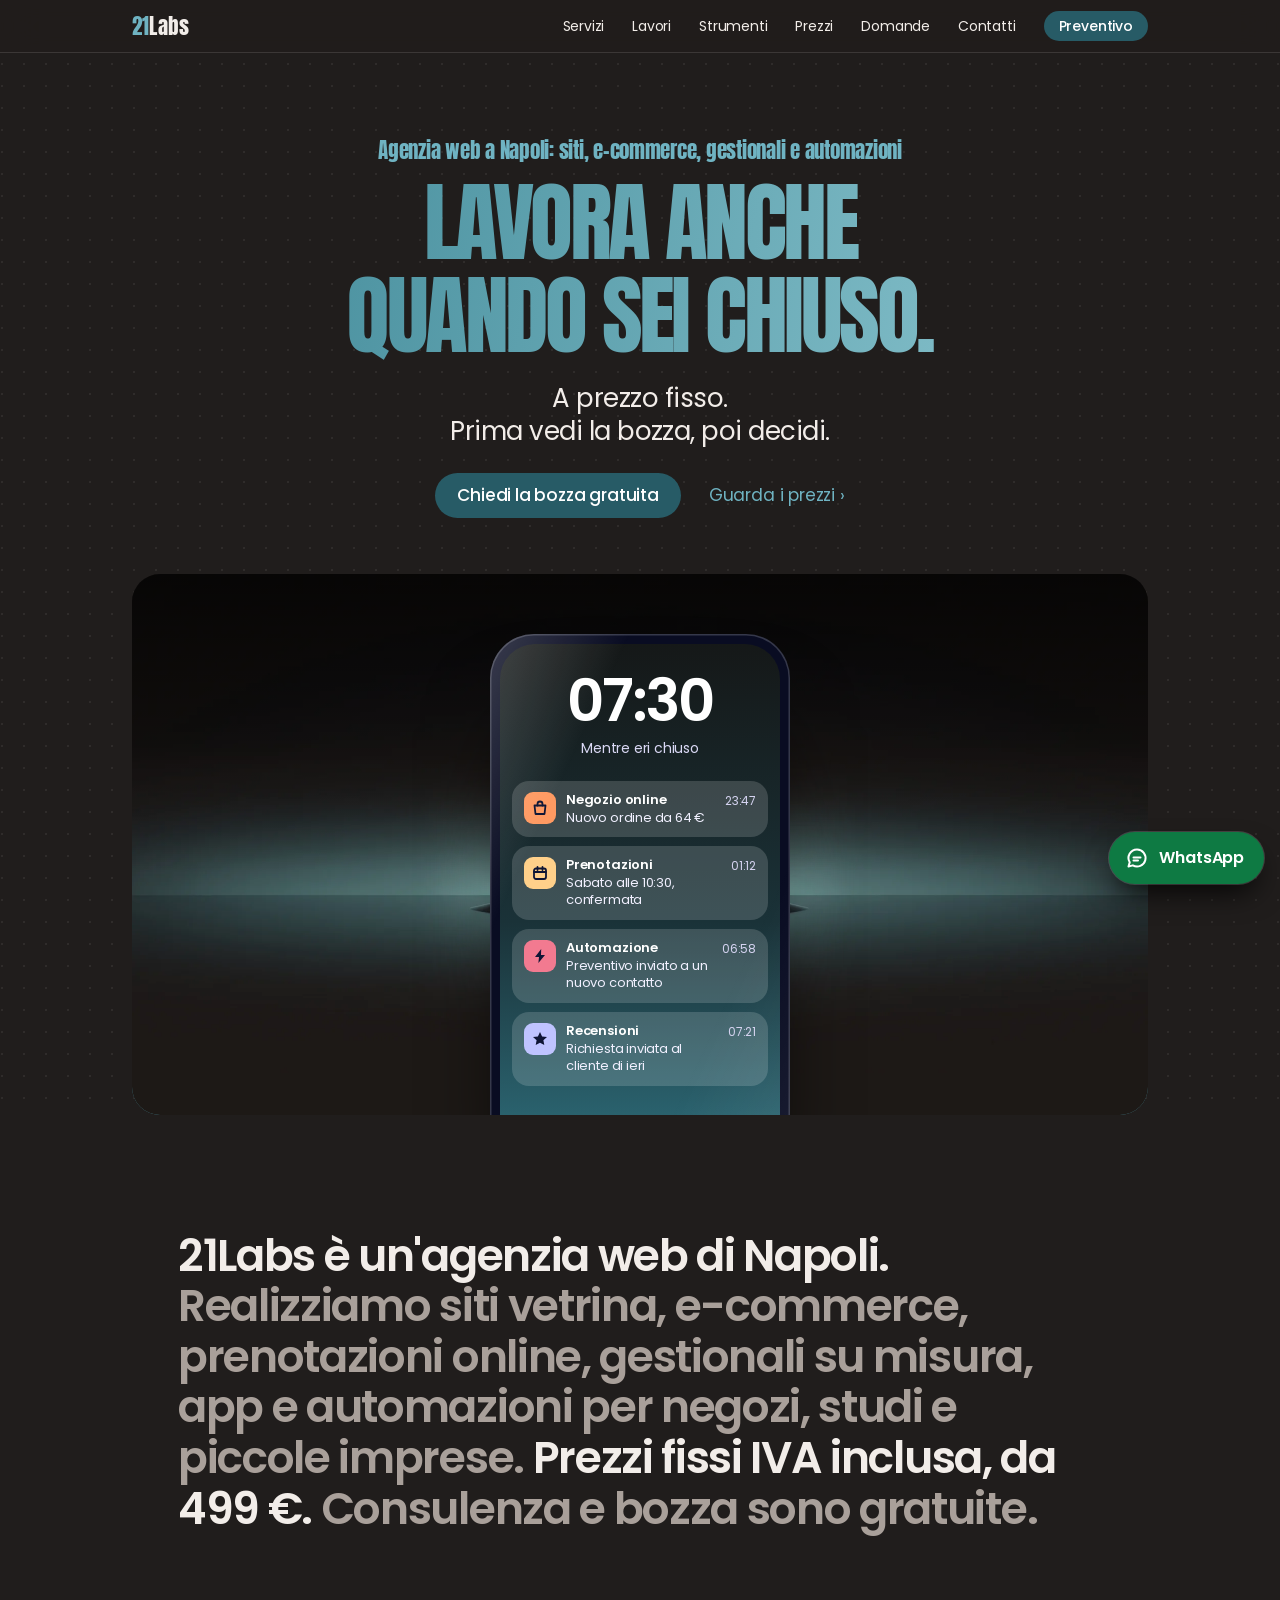
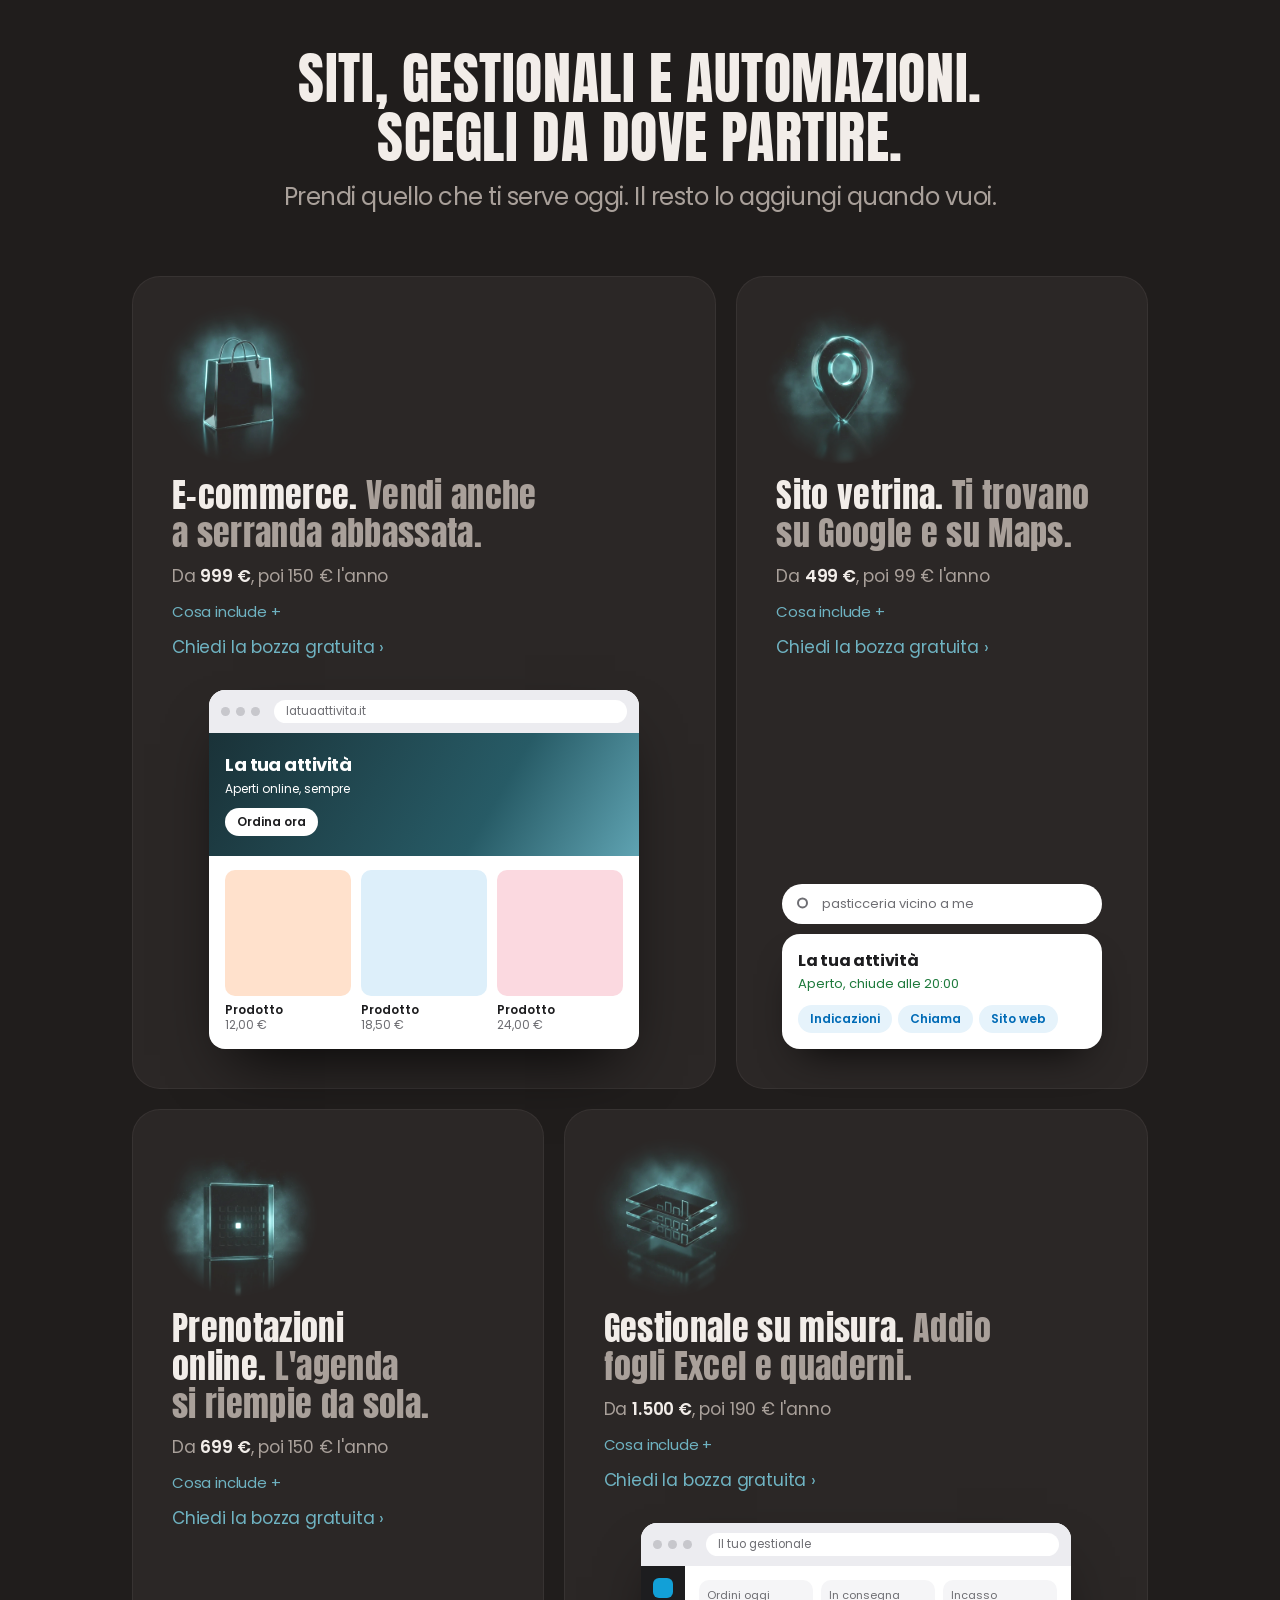
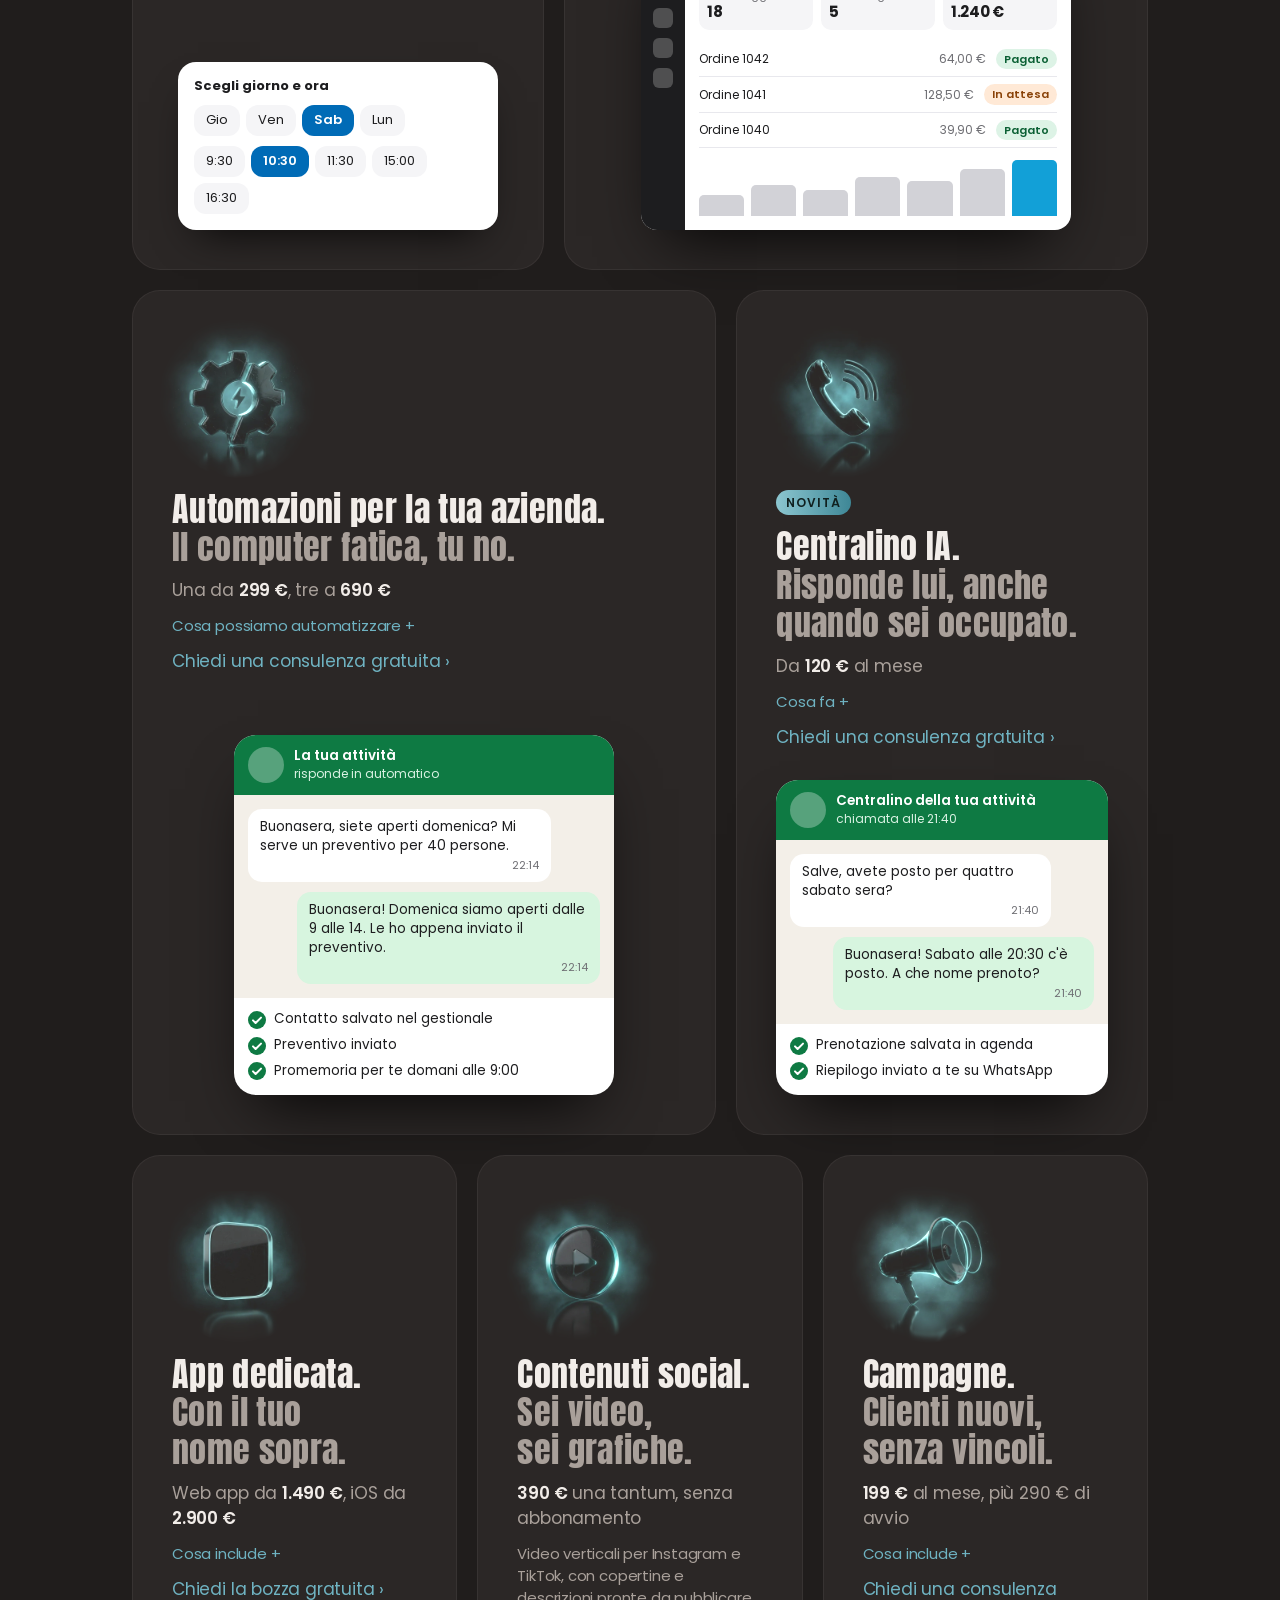
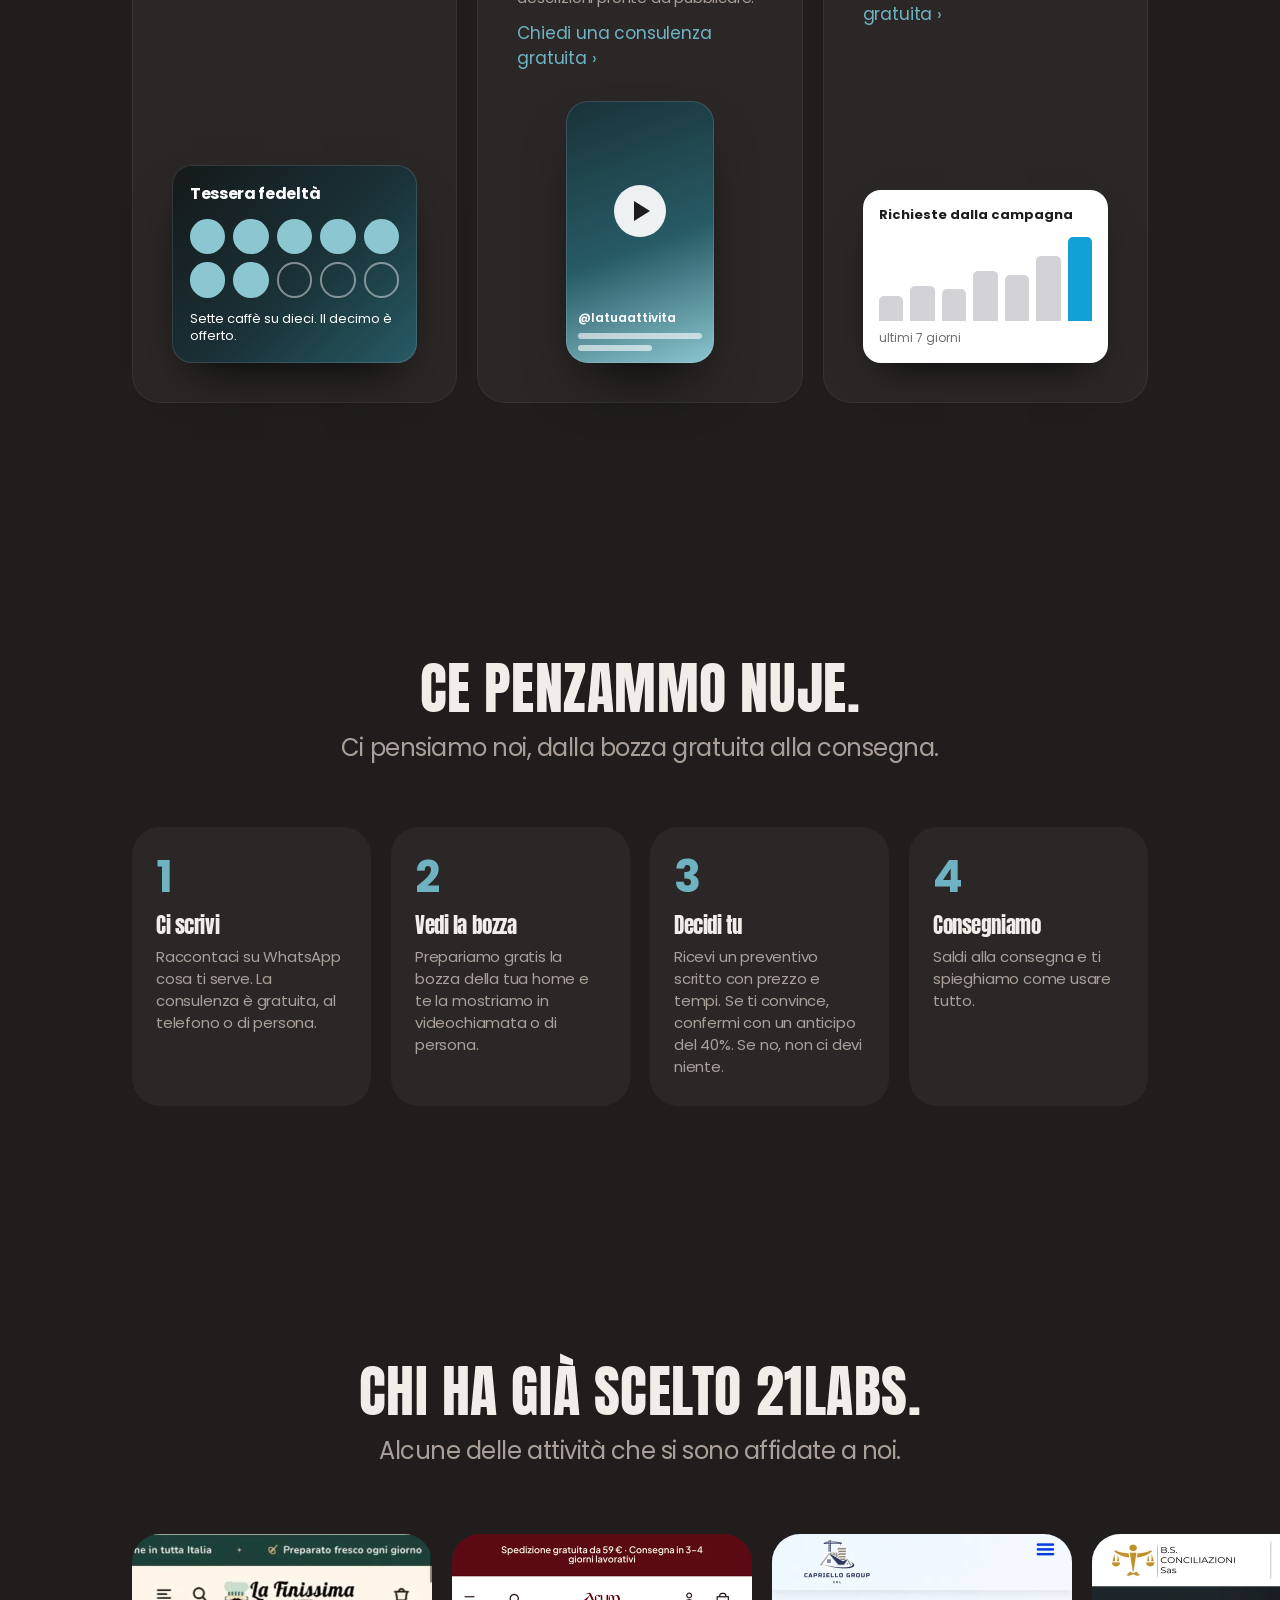
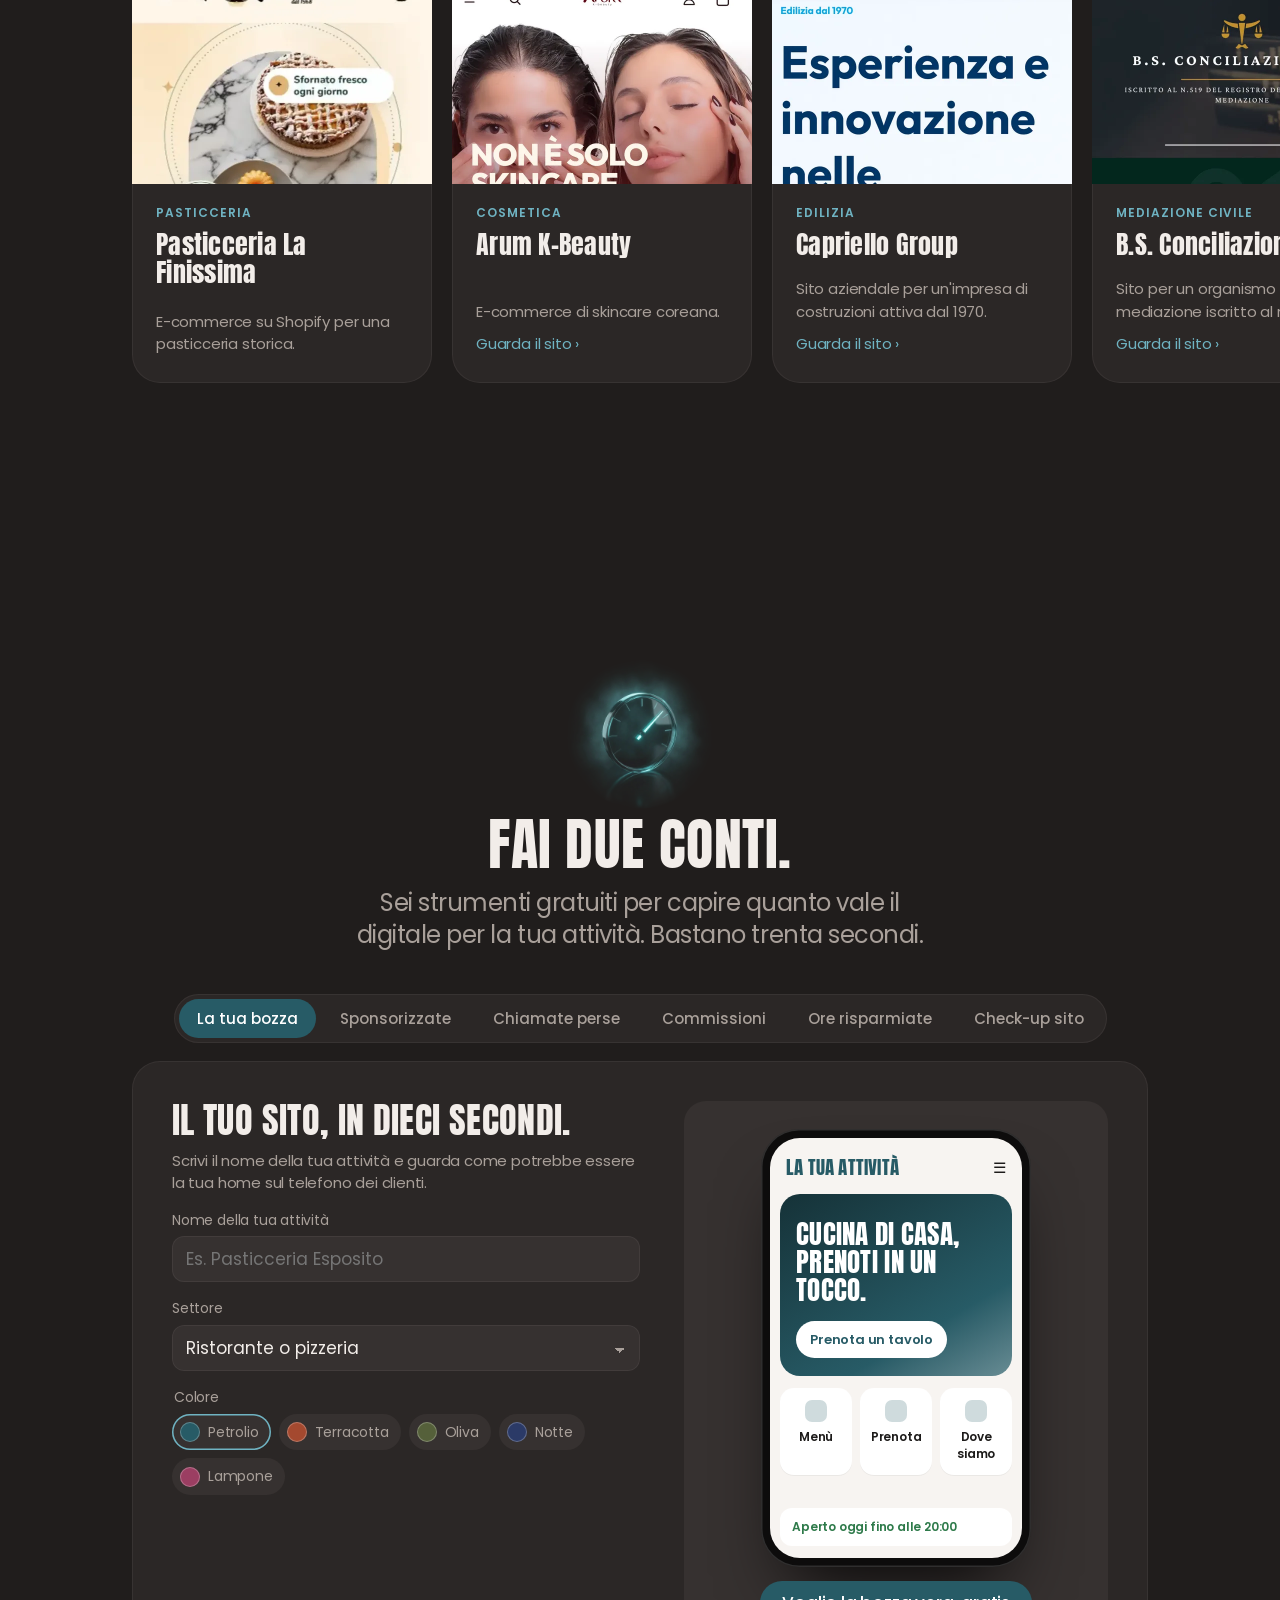
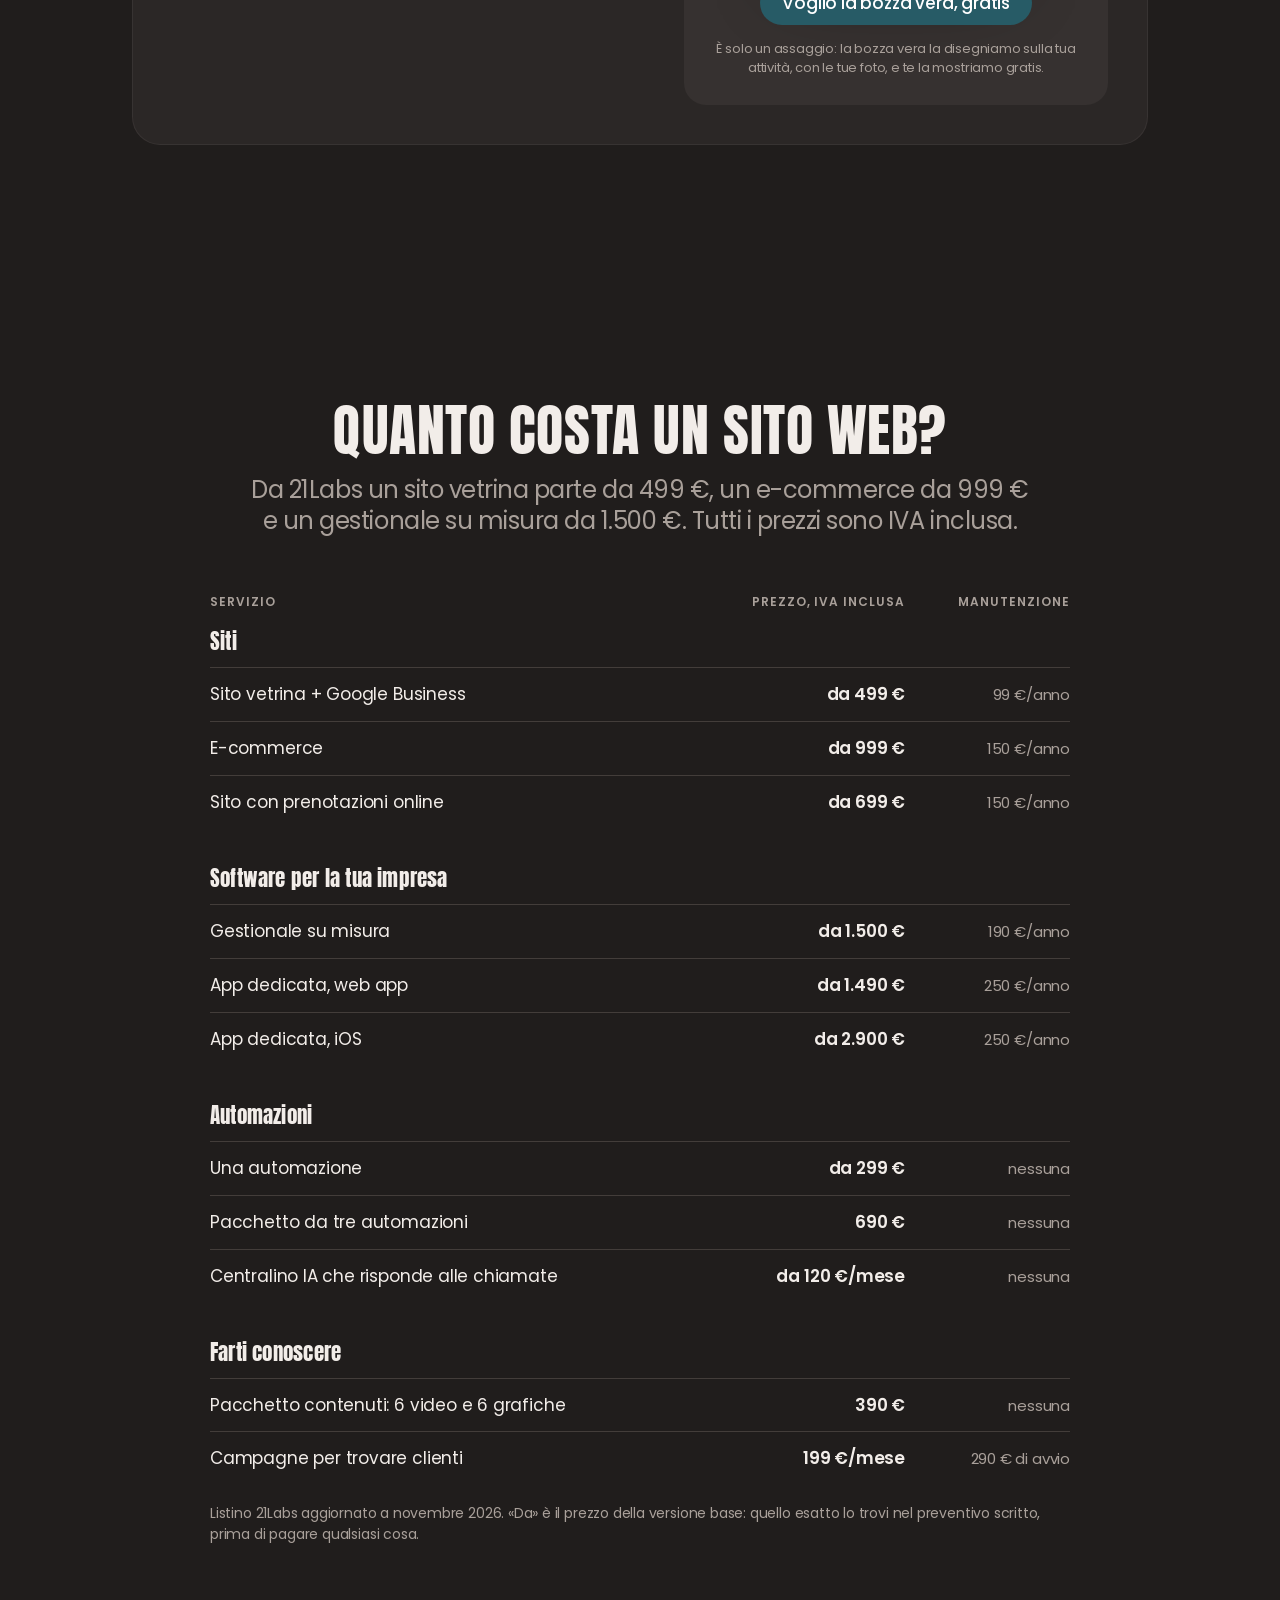
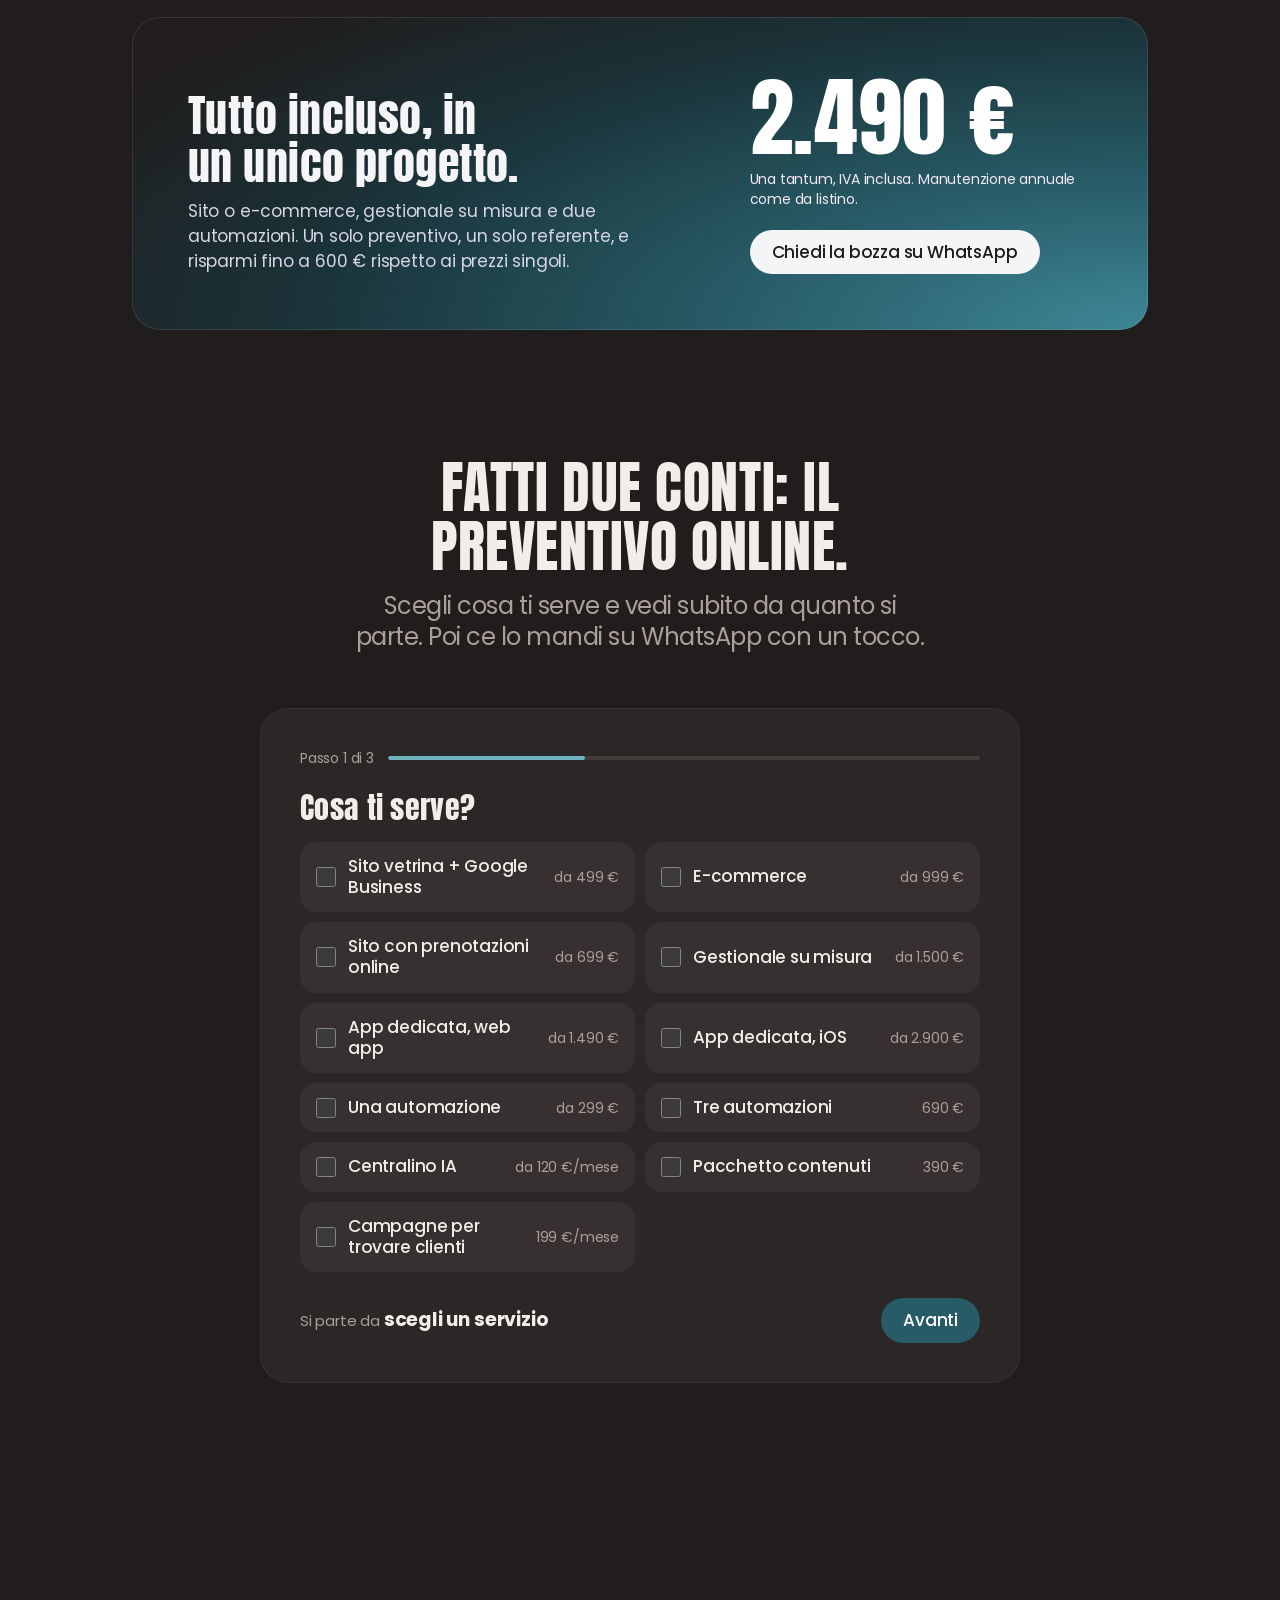
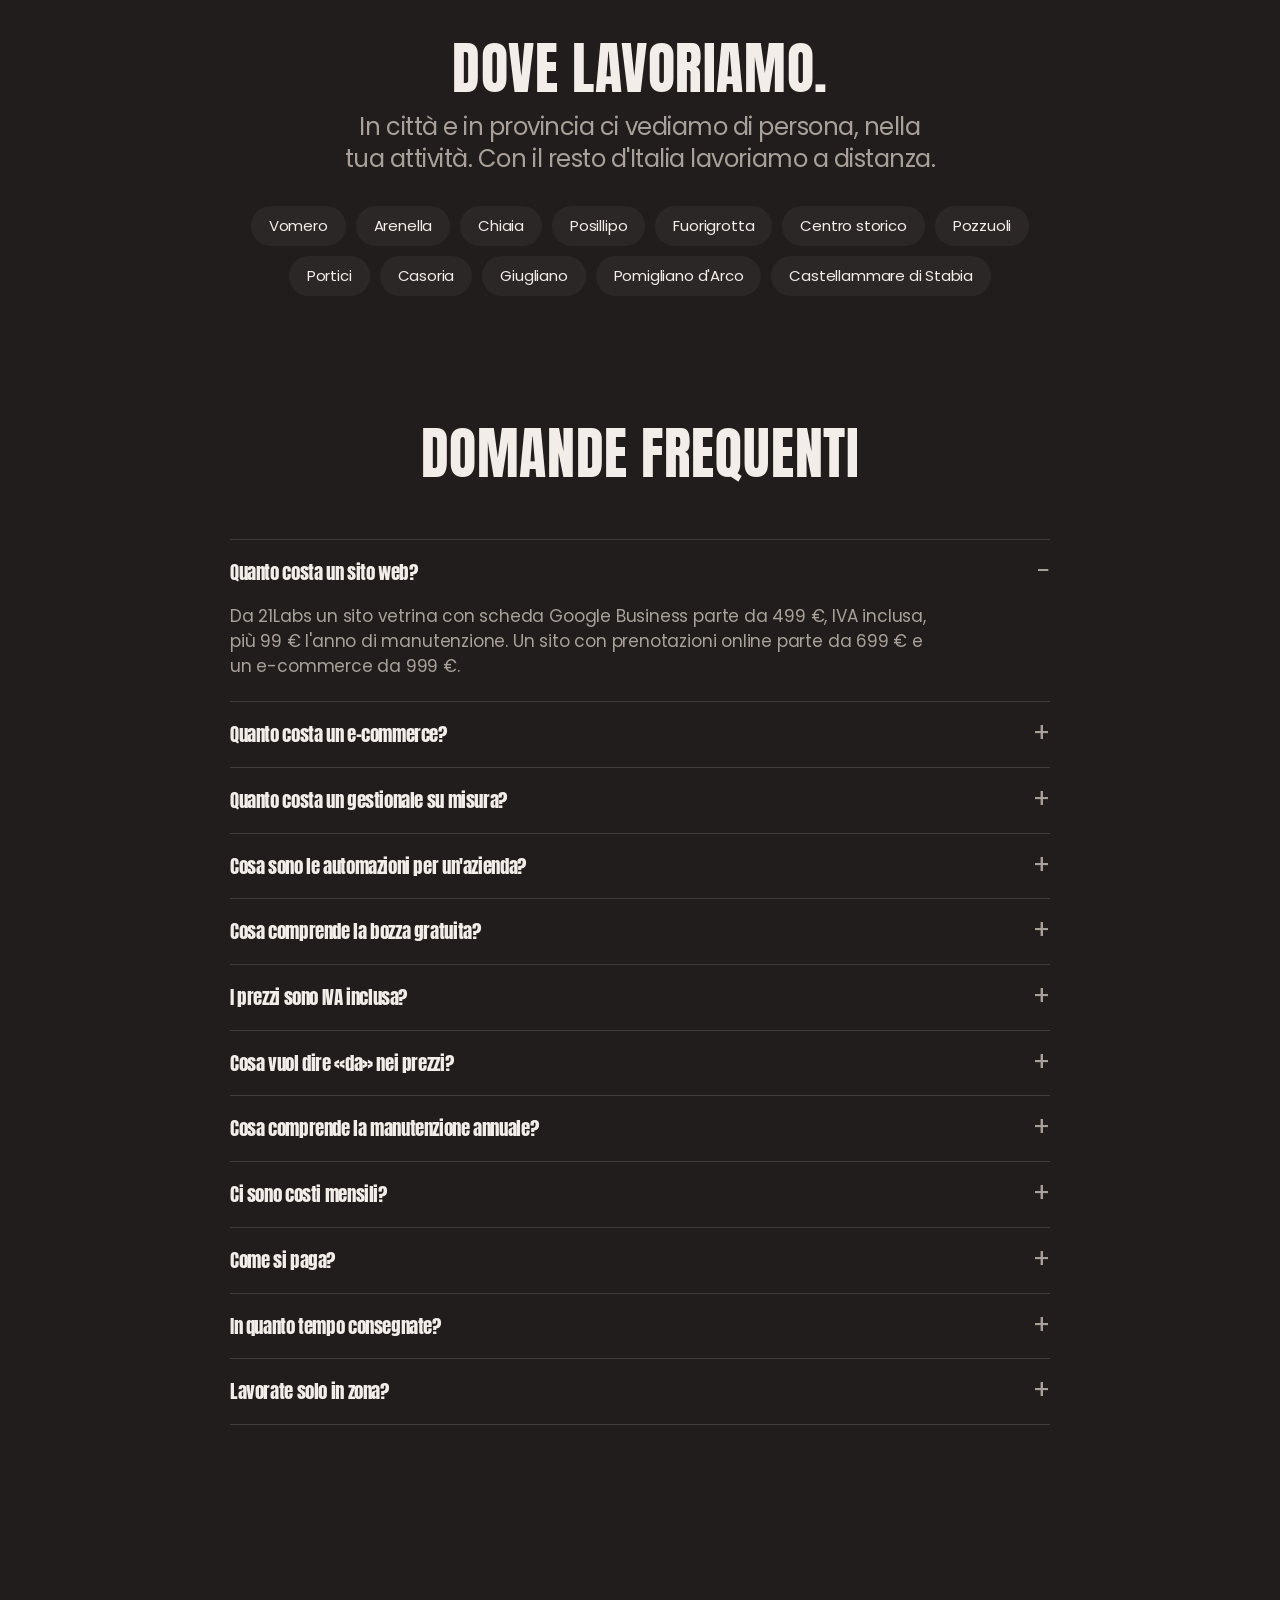
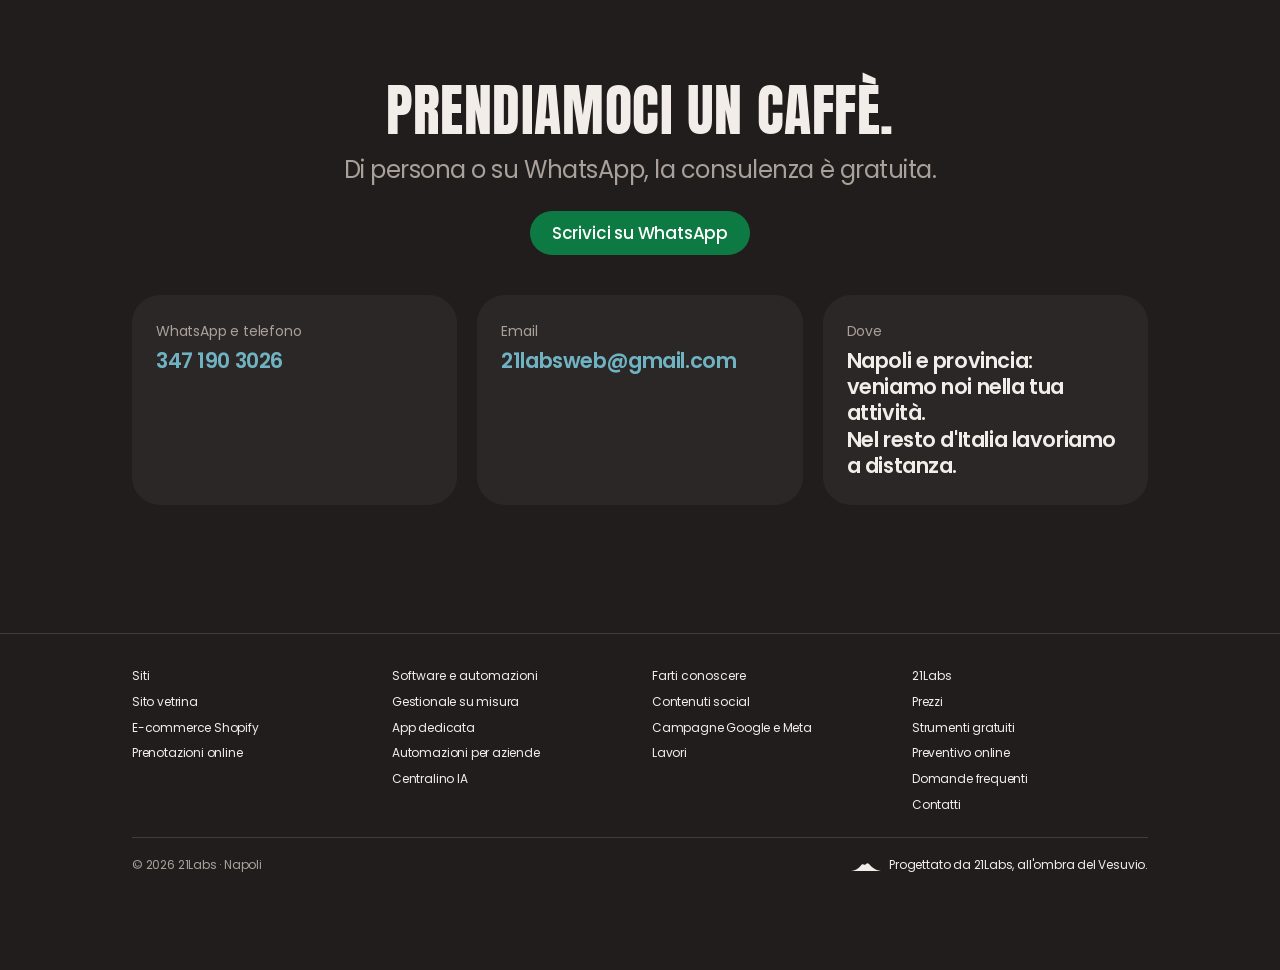
==== commit 1c3b230c: "Biglietti nuovi, 5 proposte di logo, sito senza sede - Sito: tolto l'indirizzo (contatti, dati strut" ====
--- a/21labs-sito/index.html
+++ b/21labs-sito/index.html
@@ -44,8 +44,6 @@
    "priceRange": "€€",
    "address": {
     "@type": "PostalAddress",
-    "streetAddress": "Viale Raffaello 15",
-    "postalCode": "80129",
     "addressLocality": "Napoli",
     "addressRegion": "NA",
     "addressCountry": "IT"
@@ -1622,7 +1620,7 @@
     <div class="wrap">
       <div class="testa">
         <h2 id="t-zone">Dove lavoriamo.</h2>
-        <p>In città e in provincia ci vediamo di persona, nella tua attività o in sede. Con il resto d'Italia lavoriamo a distanza.</p>
+        <p>In città e in provincia ci vediamo di persona, nella tua attività. Con il resto d'Italia lavoriamo a distanza.</p>
       </div>
       <ul class="zone">
         <li>Vomero</li><li>Arenella</li><li>Chiaia</li><li>Posillipo</li><li>Fuorigrotta</li><li>Centro storico</li><li>Pozzuoli</li><li>Portici</li><li>Casoria</li><li>Giugliano</li><li>Pomigliano d'Arco</li><li>Castellammare di Stabia</li>
@@ -1707,9 +1705,8 @@
           <dd><a href="mailto:21labsweb@gmail.com">21labsweb@gmail.com</a></dd>
         </div>
         <div>
-          <dt>Sede</dt>
-          <dd><address>Viale Raffaello 15<br>80129 Napoli</address>
-            <a class="mappa freccia" href="https://www.google.com/maps/search/?api=1&amp;query=Viale+Raffaello+15+80129+Napoli">Apri in Google Maps</a></dd>
+          <dt>Dove</dt>
+          <dd>Napoli e provincia: veniamo noi nella tua attività.<br>Nel resto d'Italia lavoriamo a distanza.</dd>
         </div>
       </dl>
     </div>
@@ -1757,8 +1754,7 @@
       </nav>
     </div>
     <div class="piede-legale">
-      <!-- Matt: inserisci la partita IVA e i link a privacy e cookie policy prima di andare online. -->
-      <p>© 2026 21Labs. Viale Raffaello 15, 80129 Napoli. P.IVA da inserire.</p>
+      <p>© 2026 21Labs · Napoli</p>
       <p class="fatto-a">
         <svg viewBox="0 0 60 24" aria-hidden="true"><path fill="currentColor" d="M0 24c8-1 14-4 19-10 2-3 4-4 6-3s3 1 5-1 4-2 6 0c5 6 12 12 24 14z"/></svg>
         Progettato da 21Labs, all'ombra del Vesuvio.
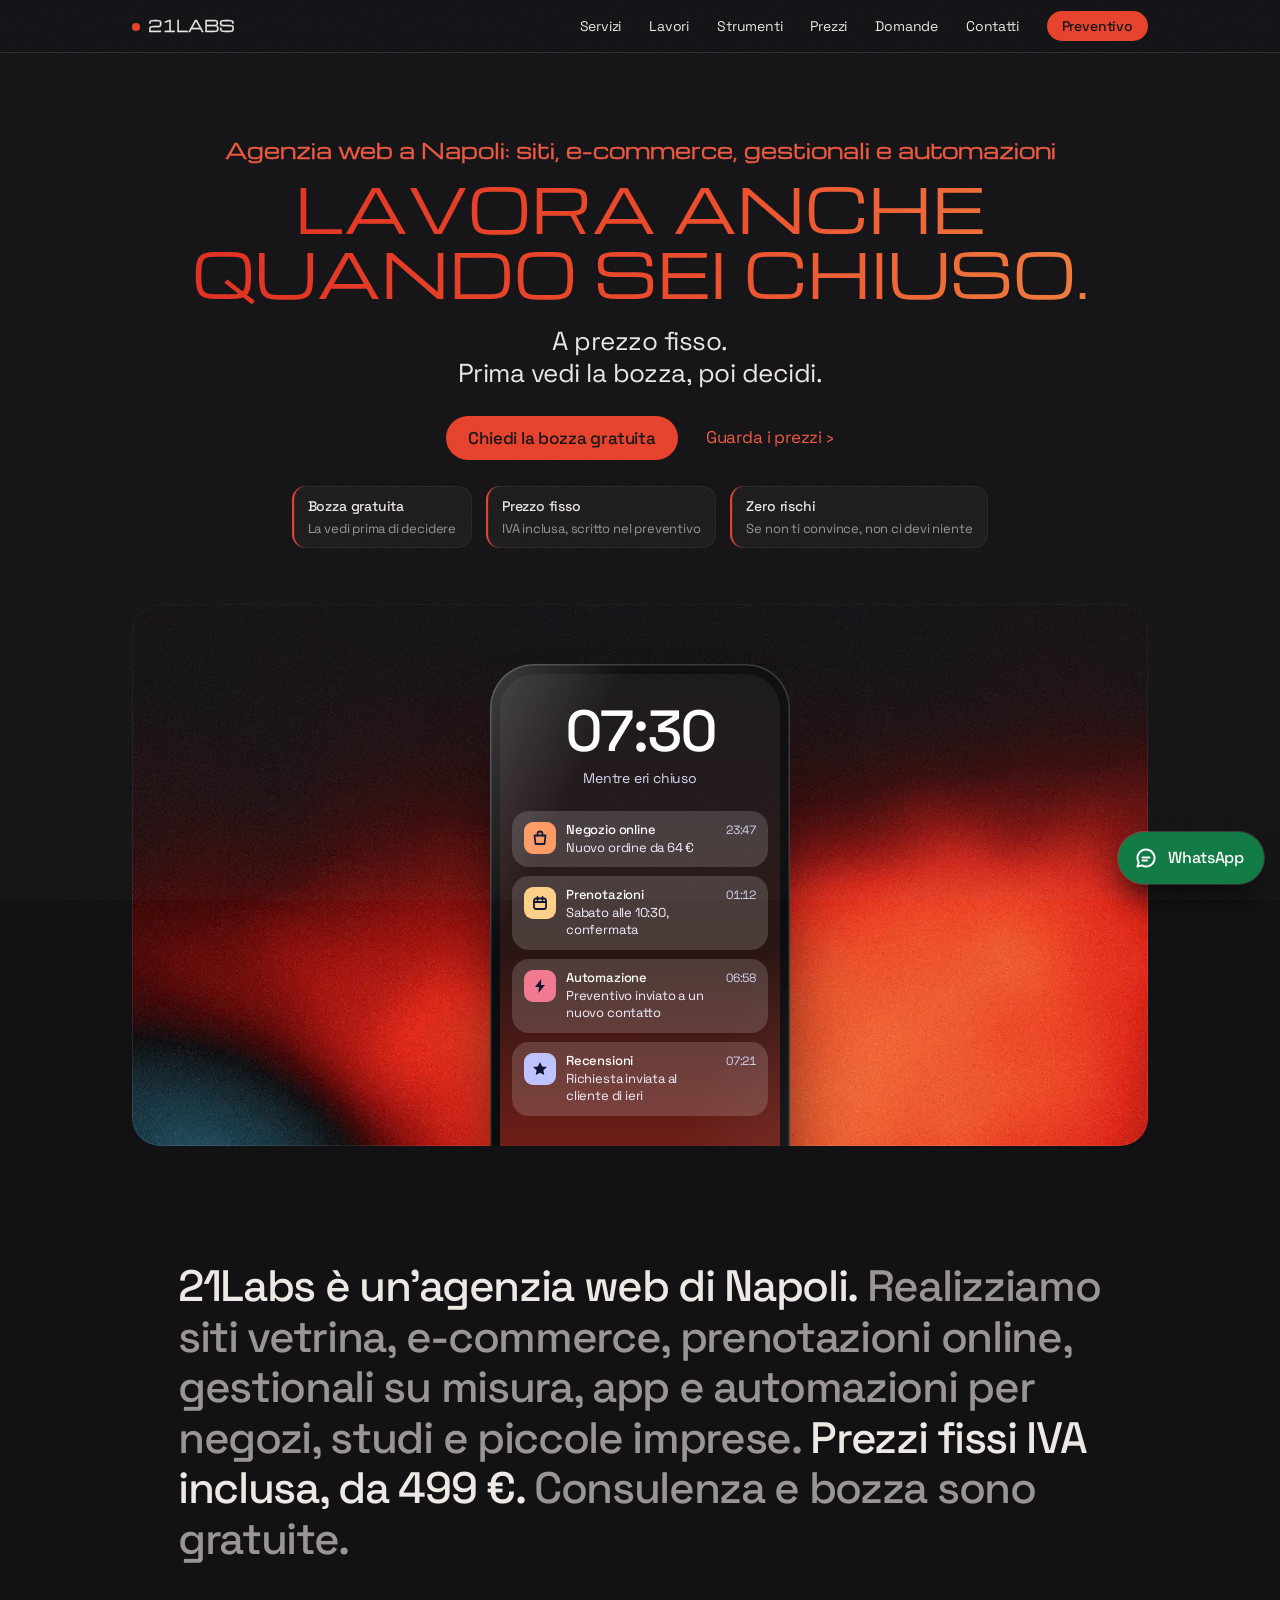
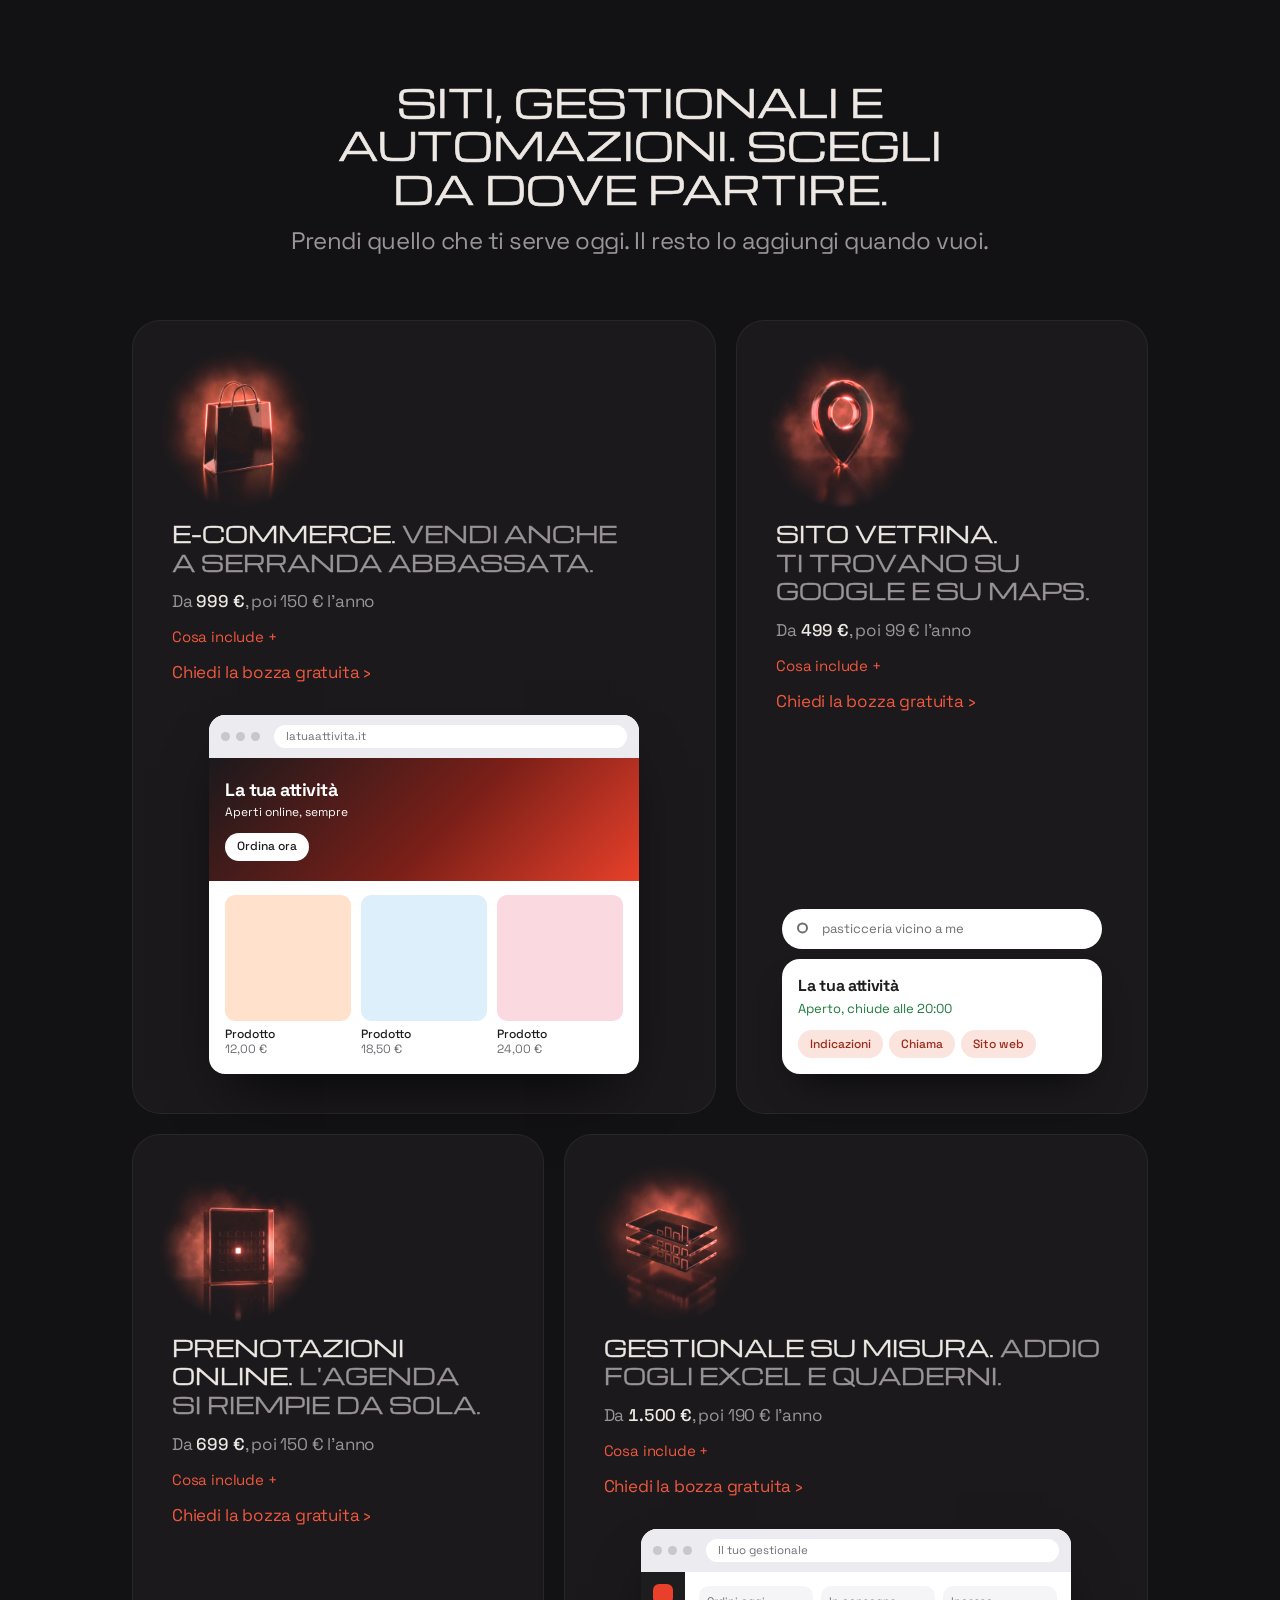
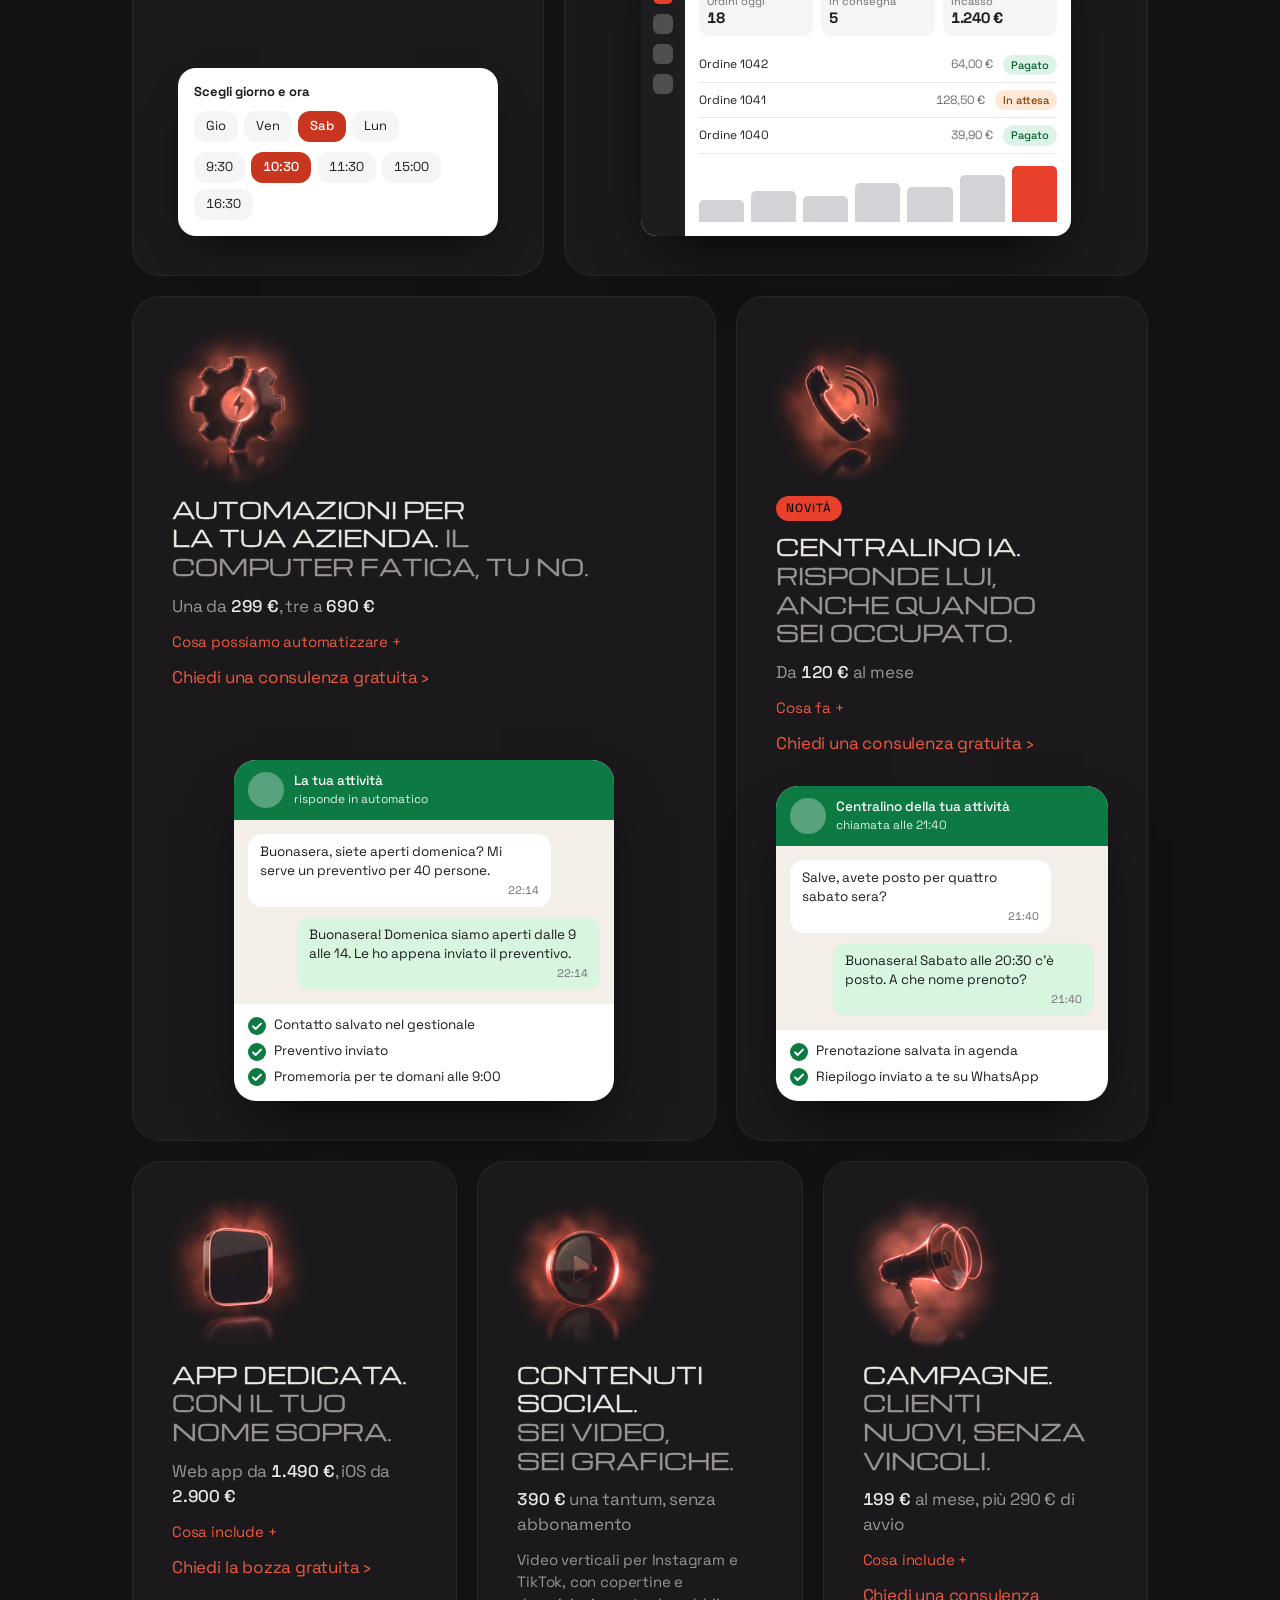
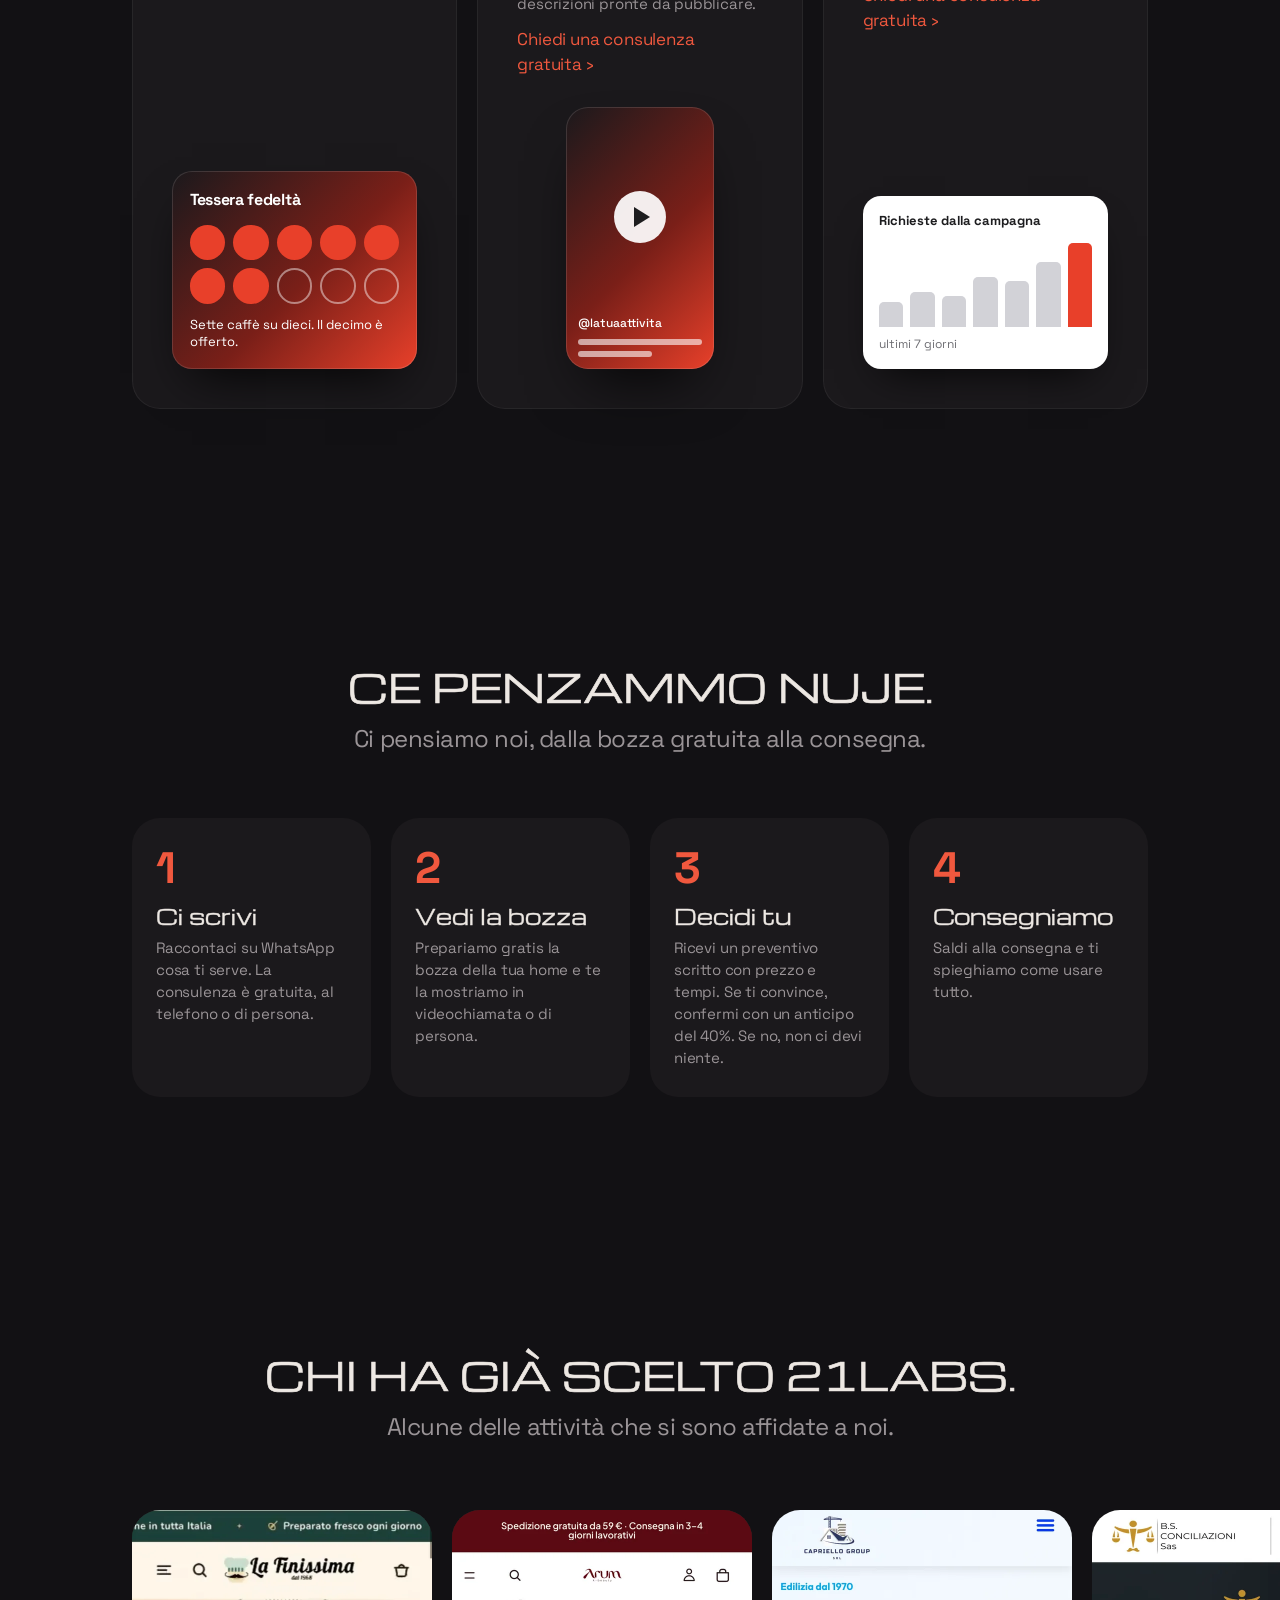
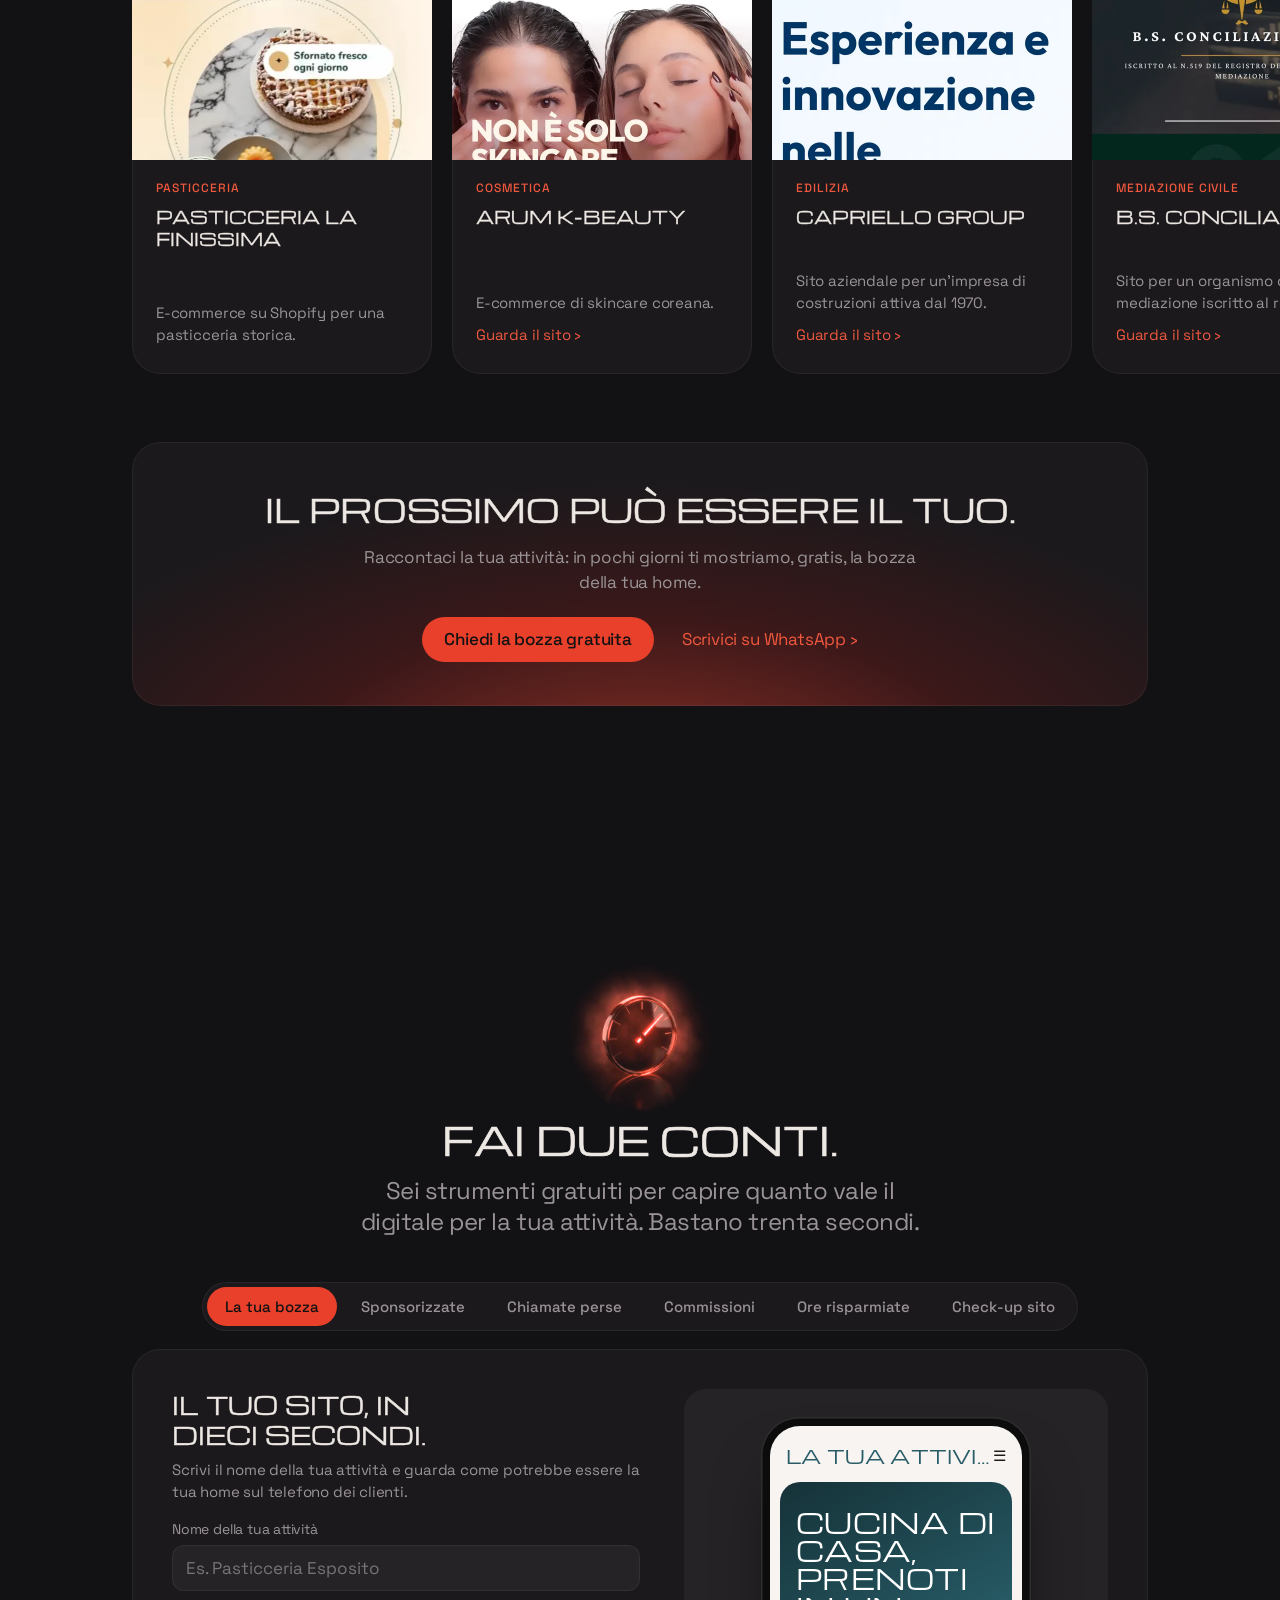
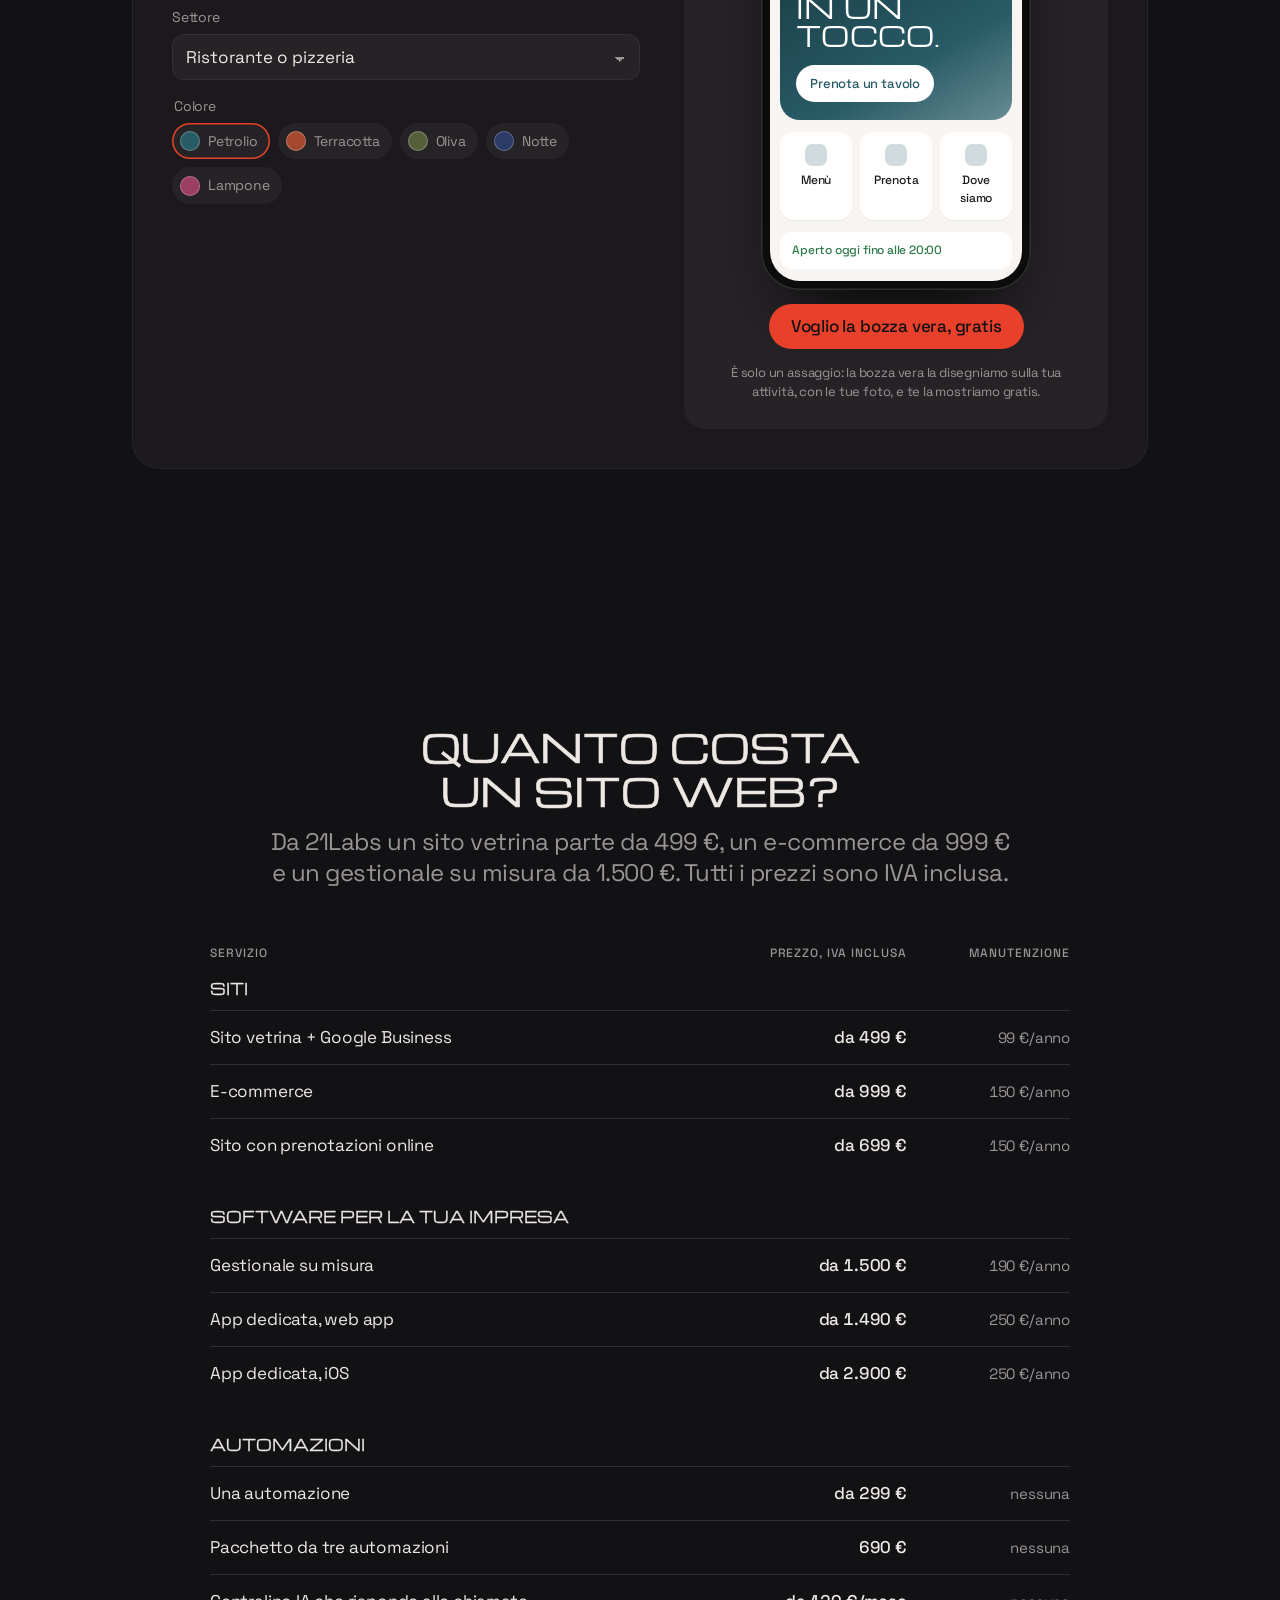
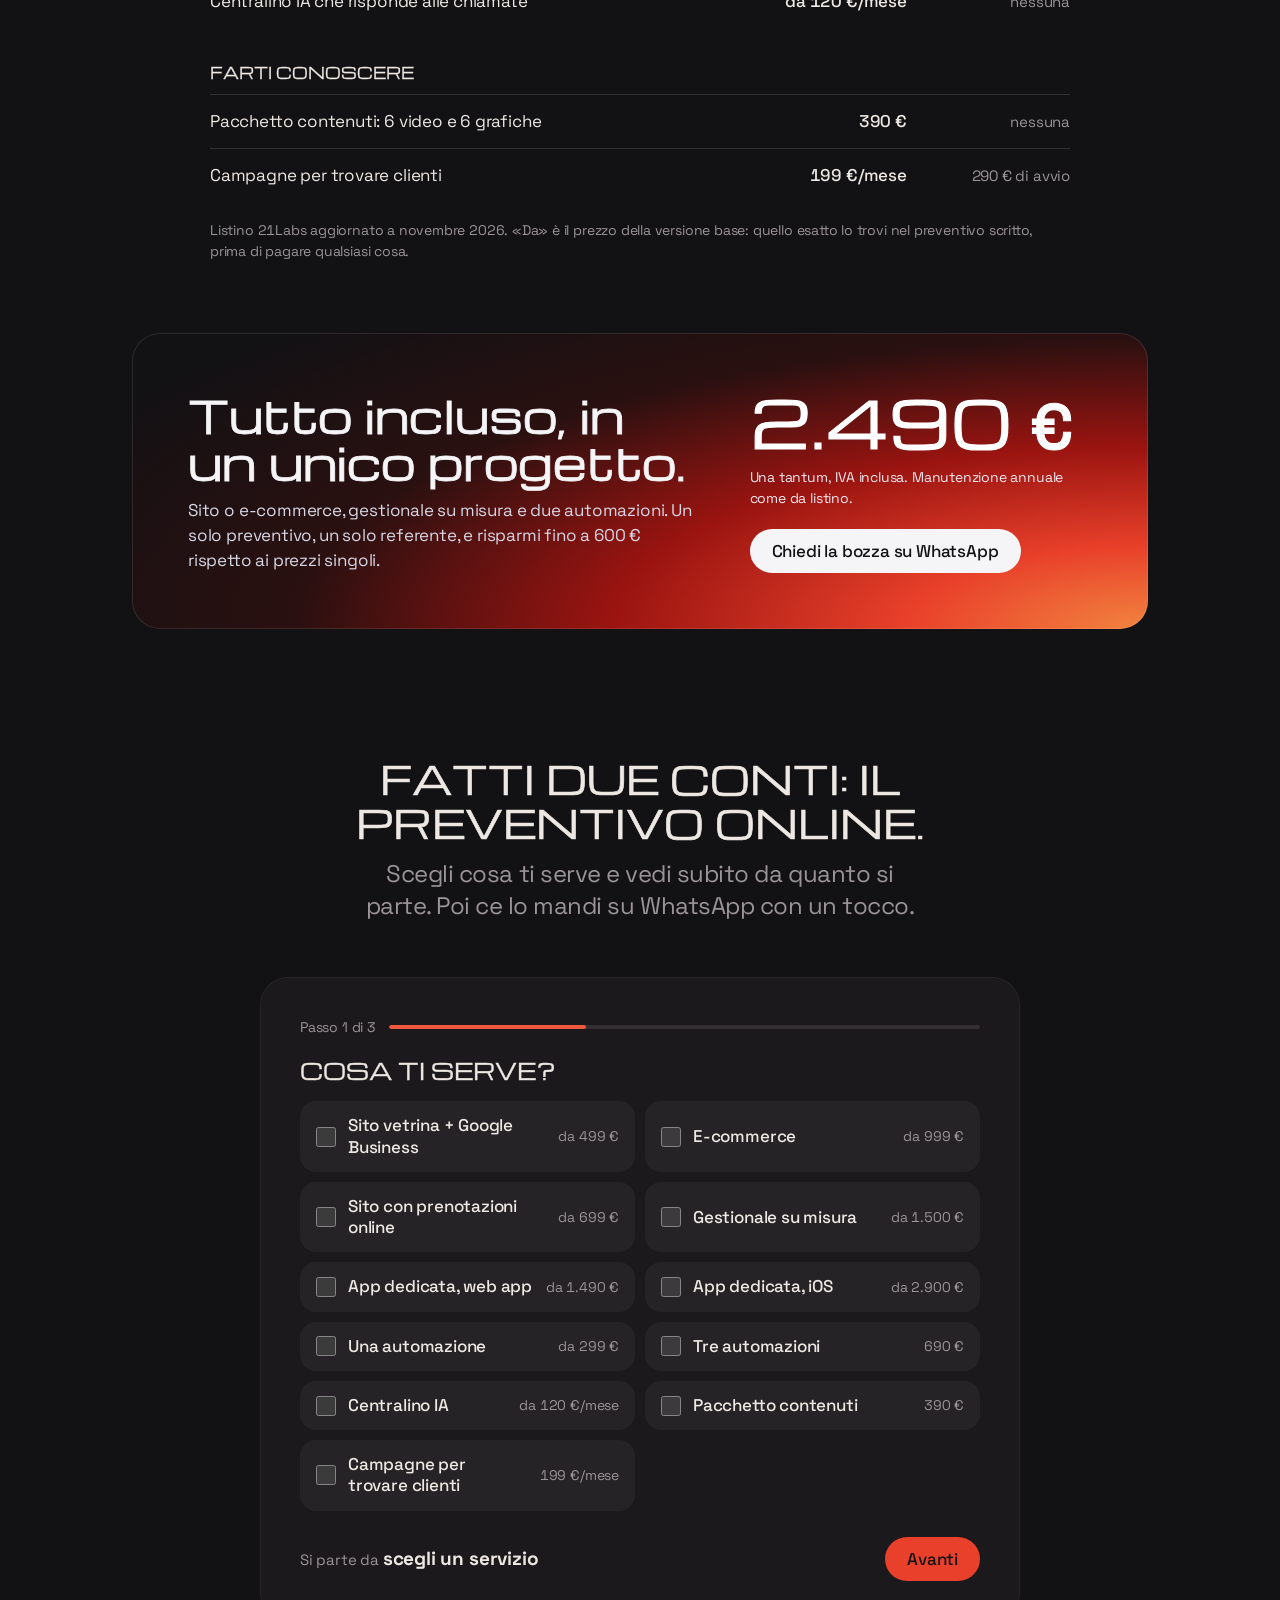
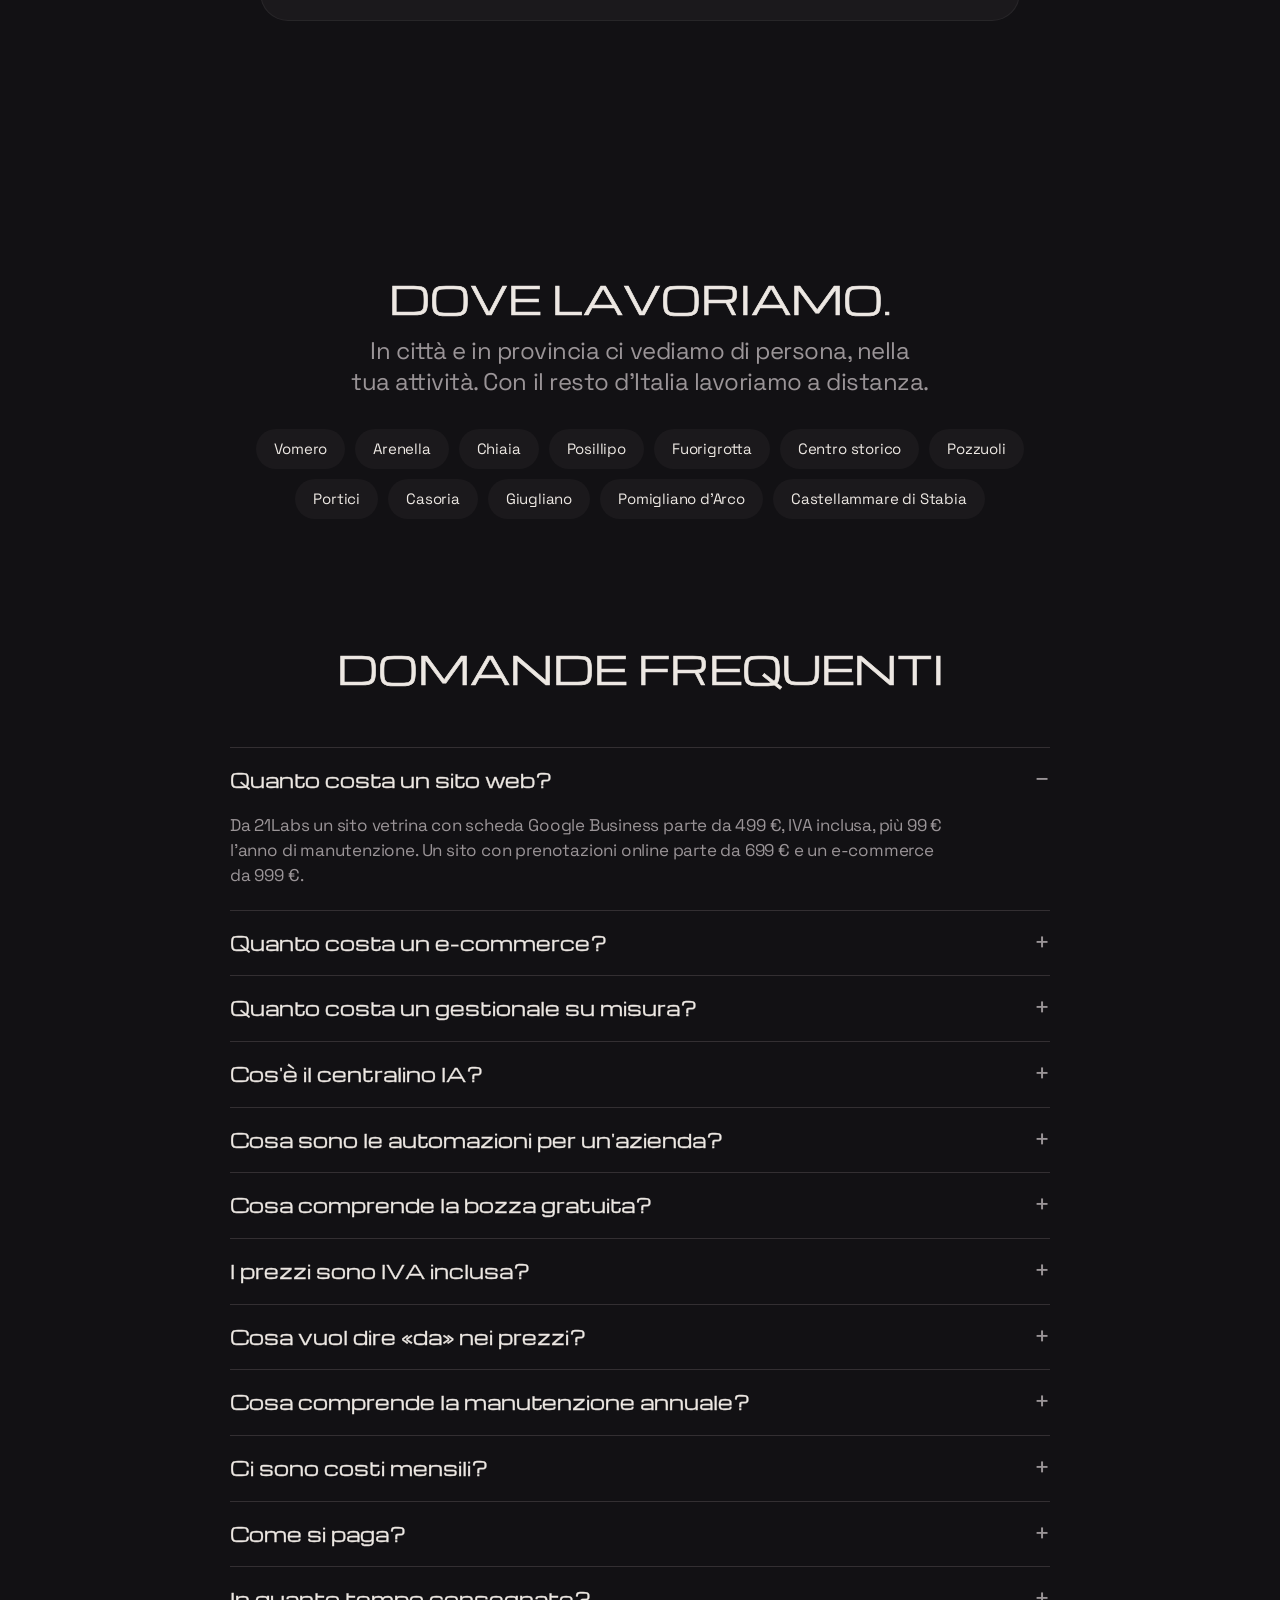
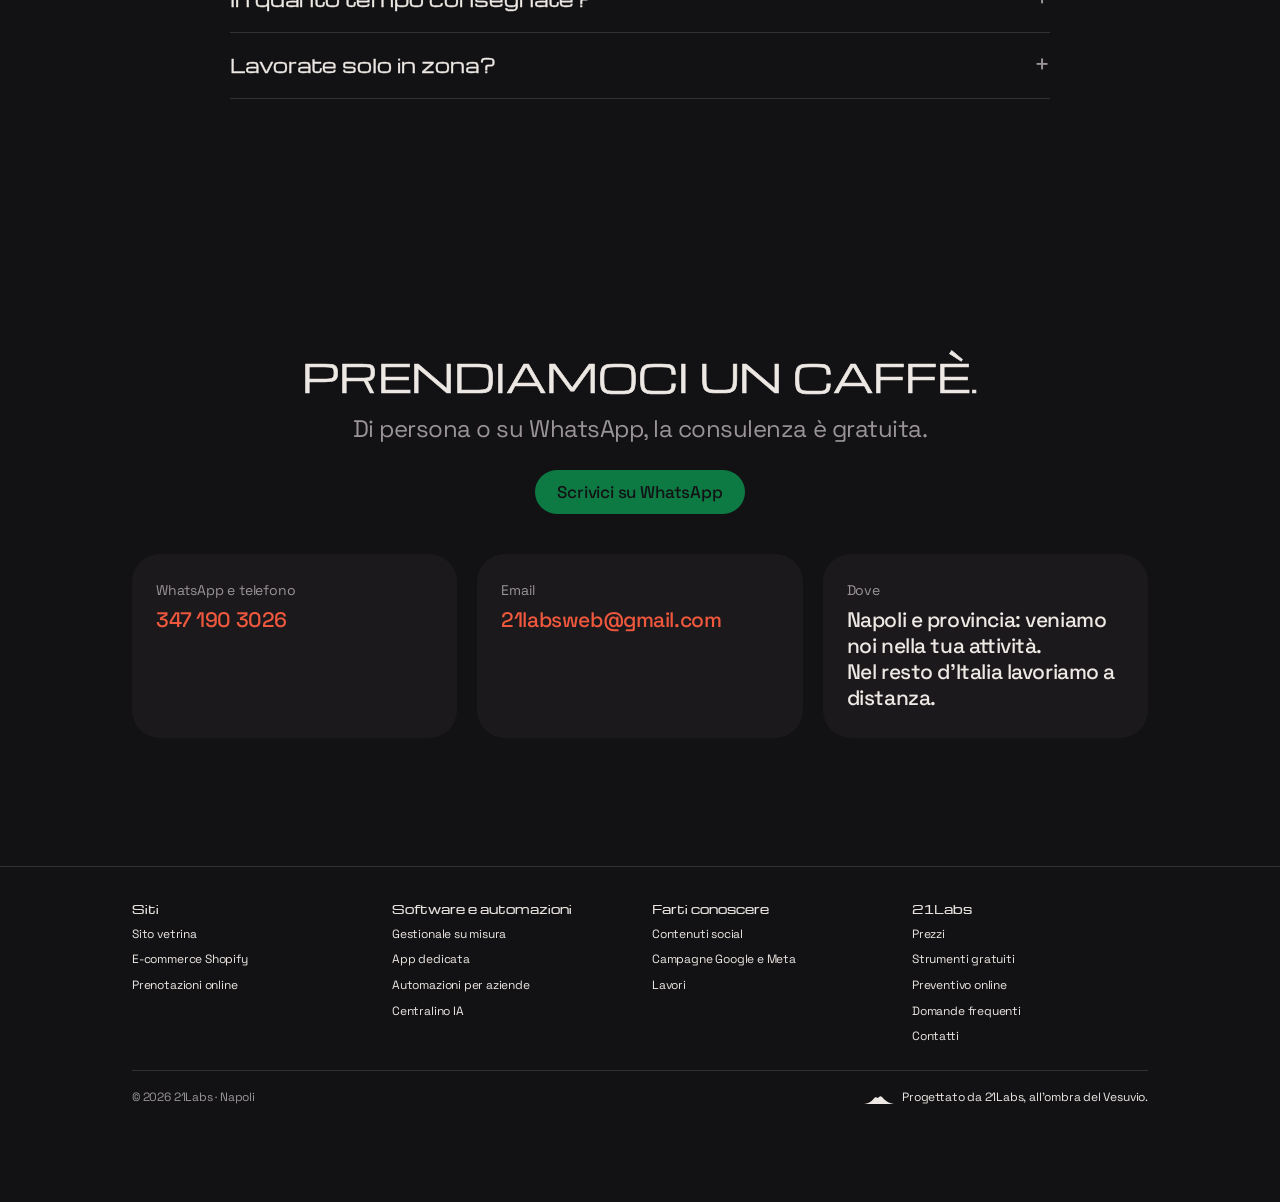
==== commit 207d2817: "Sito nel mood Termica, biglietti, adesivi e variante CRT - Sito: nuovo tema rosso su nero, font Mich" ====
--- a/21labs-sito/index.html
+++ b/21labs-sito/index.html
@@ -3,10 +3,8 @@
 <head>
 <meta charset="utf-8">
 <meta name="viewport" content="width=device-width, initial-scale=1">
-<title>21Labs agenzia web Napoli</title>
-<!-- Matt: quando lo metti su 21labs.it puoi usare un title più lungo, ad esempio
-     "Agenzia web Napoli: siti, e-commerce e gestionali | 21Labs". -->
-<meta name="description" content="21Labs è un'agenzia web di Napoli: siti vetrina da 499 €, e-commerce da 999 €, gestionali su misura da 1.500 €, app e automazioni. Prezzi IVA inclusa, bozza gratuita.">
+<title>Agenzia web Napoli: siti, e-commerce e gestionali | 21Labs</title>
+<meta name="description" content="21Labs, agenzia web a Napoli: siti da 499 €, e-commerce da 999 €, gestionali, automazioni e centralino IA. Prezzo fisso IVA inclusa, bozza gratuita.">
 <meta name="robots" content="index, follow, max-snippet:-1, max-image-preview:large">
 <link rel="canonical" href="https://www.21labs.it/">
 <meta name="geo.region" content="IT-NA">
@@ -19,15 +17,20 @@
 <meta property="og:description" content="Siti da 499 €, e-commerce da 999 €, gestionali su misura da 1.500 €. Prezzi IVA inclusa, consulenza e bozza gratuite.">
 <meta name="twitter:card" content="summary_large_image">
 <meta property="og:image" content="https://www.21labs.it/media/og.jpg">
+<meta property="og:image:width" content="1200">
+<meta property="og:image:height" content="630">
+<meta property="og:image:alt" content="21Labs, digital studio a Napoli">
 <meta name="twitter:image" content="https://www.21labs.it/media/og.jpg">
+<meta name="theme-color" content="#121114">
+<link rel="icon" href="favicon.svg" type="image/svg+xml">
+<link rel="apple-touch-icon" href="apple-touch-icon.png">
 
 <!-- Google tag (gtag.js): incolla qui lo snippet di Google Ads / Analytics.
      I clic sui link WhatsApp inviano già l'evento "generate_lead" se gtag è presente. -->
 
 <script>document.documentElement.className = 'js';</script>
-<link rel="preconnect" href="https://fonts.googleapis.com">
-<link rel="preconnect" href="https://fonts.gstatic.com" crossorigin>
-<link href="https://fonts.googleapis.com/css2?family=Anton&family=Poppins:wght@400;500;600;700&display=swap" rel="stylesheet">
+<link rel="preload" href="media/font/Michroma-400.woff" as="font" type="font/woff" crossorigin>
+<link rel="preload" href="media/font/SpaceGrotesk-400.woff" as="font" type="font/woff" crossorigin>
 
 <script type="application/ld+json">
 {
@@ -376,6 +379,14 @@
     },
     {
      "@type": "Question",
+     "name": "Cos'è il centralino IA?",
+     "acceptedAnswer": {
+      "@type": "Answer",
+      "text": "È un assistente con intelligenza artificiale che risponde al telefono al posto tuo quando sei occupato o chiuso: dà orari e informazioni, prende prenotazioni e appuntamenti e ti manda su WhatsApp il riepilogo di ogni chiamata. Parte da 120 € al mese."
+     }
+    },
+    {
+     "@type": "Question",
      "name": "Cosa sono le automazioni per un'azienda?",
      "acceptedAnswer": {
       "@type": "Answer",
@@ -456,15 +467,15 @@
 :root {
   /* Layout: pagina nera alla Apple. Titoli grandi al centro, tessere grigio scuro con testo a sinistra.
      L'azzurro e l'alba sul Vesuvio portano la città senza nominarla a ogni riga. */
-  --nero: #201D1C;
-  --tessera: #2B2726;
-  --rilievo: #363130;
-  --testo: #F2EDE9;
-  --grigio: #A9A09A;
-  --linea: #433D3A;
-  --azzurro: #6FB3C2;
-  --pillola: #275B66;
-  --alba: linear-gradient(100deg, #3E8796 0%, #8CC6D0 100%);
+  --nero: #121114;
+  --tessera: #1B191C;
+  --rilievo: #262326;
+  --testo: #EDE8E3;
+  --grigio: #9A9497;
+  --linea: #332F32;
+  --azzurro: #F0583E;
+  --pillola: #E8402A;
+  --alba: linear-gradient(100deg, #E02A1C 0%, #EE4A2A 55%, #F2843F 100%);
   --verde-wa: #0E7A43;
   /* le schermate disegnate dentro le tessere restano chiare, come schermate vere */
   --ui-carta: #FFFFFF;
@@ -472,8 +483,8 @@
   --ui-grigio: #6E6E73;
   --ui-velo: #F5F5F7;
   --ui-azzurro: #006BB6;
-  --font: "Poppins", -apple-system, BlinkMacSystemFont, "Segoe UI", Roboto, sans-serif;
-  --titoli: "Anton", "Poppins", sans-serif;
+  --font: "Space Grotesk", -apple-system, BlinkMacSystemFont, "Segoe UI", Roboto, sans-serif;
+  --titoli: "Michroma", "Space Grotesk", sans-serif;
   --petrolio: #275B66;
   color-scheme: dark;
 }
@@ -718,6 +729,7 @@
 .incluso h3 { font-size: clamp(28px, 4.2vw, 44px); }
 .incluso p { margin-top: 12px; color: #D6D6E4; max-width: 30em; }
 .incluso .cifra { font-size: clamp(52px, 9vw, 88px); font-weight: 700; letter-spacing: -0.05em; line-height: 1; white-space: nowrap; font-variant-numeric: tabular-nums; color: #fff; margin: 0; }
+.incluso .cifra .eur { font-family: "Space Grotesk", sans-serif; font-weight: 500; }
 .incluso .cifra-nota { font-size: 14px; color: #F1E9F3; margin-top: 8px; }
 .incluso .pillola { margin-top: 20px; }
 .incluso :focus-visible { outline-color: #fff; }
@@ -922,6 +934,65 @@
   .tessera, .galleria li { transition: transform 0.35s cubic-bezier(0.2, 0.8, 0.2, 1), box-shadow 0.35s ease; }
   .tessera:hover, .galleria li:hover { transform: translateY(-4px); box-shadow: inset 0 0 0 1px rgba(111, 179, 194, 0.45), 0 24px 50px -28px rgba(39, 91, 102, 0.9); }
 }
+/* ---------- Tema «Termica»: quasi nero, calore rosso con grana, tocco d'azzurro ---------- */
+@font-face { font-family: "Michroma"; src: url(media/font/Michroma-400.woff) format("woff"); font-display: swap; }
+@font-face { font-family: "Space Grotesk"; src: url(media/font/SpaceGrotesk-400.woff) format("woff"); font-weight: 400; font-display: swap; }
+@font-face { font-family: "Space Grotesk"; src: url(media/font/SpaceGrotesk-500.woff) format("woff"); font-weight: 500 600; font-display: swap; }
+@font-face { font-family: "Space Grotesk"; src: url(media/font/SpaceGrotesk-700.woff) format("woff"); font-weight: 700; font-display: swap; }
+body { background: var(--nero); }
+body::after { content: ""; position: fixed; inset: 0; pointer-events: none; z-index: 50; opacity: .06;
+  background-image: url("data:image/svg+xml,%3Csvg xmlns='http://www.w3.org/2000/svg' width='160' height='160'%3E%3Cfilter id='n'%3E%3CfeTurbulence type='fractalNoise' baseFrequency='.9' numOctaves='2' stitchTiles='stitch'/%3E%3C/filter%3E%3Crect width='100%25' height='100%25' filter='url(%23n)'/%3E%3C/svg%3E"); }
+h1, h2, h3, .motto, .galleria strong, .incluso .cifra, .passo legend, .listino .gruppo th, .logo, .strumento h3, .esito .grande, .invito-titolo {
+  font-family: var(--titoli) !important; font-weight: 400 !important; letter-spacing: 0 !important; -webkit-text-stroke: .018em currentColor; }
+.motto { -webkit-text-stroke: 0; font-size: clamp(26px, 5.4vw, 60px) !important; line-height: 1.08 !important; }
+.testa h2 { font-size: clamp(22px, 3.6vw, 38px) !important; line-height: 1.15 !important; }
+.tessera h3 { font-size: clamp(17px, 1.9vw, 22px) !important; line-height: 1.3 !important; text-transform: uppercase; }
+.strumento h3 { font-size: clamp(18px, 2vw, 24px) !important; line-height: 1.25 !important; }
+.galleria strong { font-size: 17px !important; line-height: 1.3 !important; text-transform: uppercase; }
+.passo legend { font-size: clamp(18px, 2.2vw, 22px) !important; text-transform: uppercase; }
+.listino .gruppo th { font-size: 15px !important; text-transform: uppercase; }
+.incluso .cifra { font-size: clamp(38px, 6.5vw, 64px) !important; }
+.esito .grande { color: #F0583E !important; font-size: clamp(30px, 4.2vw, 46px) !important; }
+.logo { text-transform: uppercase; font-size: 15px !important; } .logo span { color: var(--testo) !important; }
+.logo::before { content: ""; display: inline-block; width: 8px; height: 8px; border-radius: 50%; background: #E8402A; margin-right: 8px; vertical-align: 1px; }
+.hero { background-image: none !important; }
+.pillola, .scheda[aria-selected="true"] { color: #121114 !important; font-weight: 600; }
+.pillola:hover { background: #F0583E !important; }
+.barra { background: rgba(18, 17, 20, .8) !important; }
+.scena { background: #121114 url(media/apertura.webp) center bottom / cover no-repeat !important; }
+.scena::before { background: linear-gradient(180deg, rgba(18,17,20,.6) 0%, rgba(18,17,20,0) 100%) !important; }
+.schermo { background: linear-gradient(180deg, #19171A 0%, #2A1614 55%, #7A1F18 100%) !important; }
+.telefono-corpo { background: #0C0B0D !important; }
+.tessera .oggetto, .strumenti-oggetto { filter: hue-rotate(186deg) saturate(2.2) brightness(1.1) !important; }
+.tessera, .galleria li, .conti, .pannello, .invito { box-shadow: inset 0 0 0 1px rgba(237, 232, 227, .06) !important; }
+@media (hover: hover) { .tessera:hover, .galleria li:hover { box-shadow: inset 0 0 0 1px rgba(232, 64, 42, .55), 0 24px 50px -28px rgba(224, 42, 28, .7) !important; } }
+.tessera .novita { background: #E8402A !important; color: #121114 !important; }
+.m-copertina, .m-tessera, .m-reel { background: linear-gradient(135deg, #1B191C, #7A1F18 55%, #E8402A) !important; }
+.m-bollini i.pieno, .m-grafico i:last-child, .m-lato i:first-child { background: #E8402A !important; }
+.incluso { background: radial-gradient(120% 140% at 100% 100%, #F2843F 0%, #E8402A 20%, #9A1410 44%, #2A1010 70%, #121114 100%) !important; }
+.campo-s input[type="range"] { accent-color: #E8402A !important; }
+.colori label:has(input:checked) { box-shadow: inset 0 0 0 1.5px #E8402A !important; }
+.scelta:has(input:checked), .stima-pacchetto { background: rgba(232, 64, 42, .14) !important; }
+:root { --ui-azzurro: #C8361F; }
+.m-chips em { background: #FBE4DE !important; color: #9A2A18 !important; }
+.cta-mobile { display: none; }
+/* garanzie sotto i pulsanti */
+.garanzie { list-style: none; display: flex; flex-wrap: wrap; justify-content: center; gap: 10px 14px; margin-top: 26px; }
+.garanzie li { display: grid; gap: 2px; text-align: left; font-size: 13px; color: var(--grigio); padding: 10px 16px 10px 14px; border-radius: 14px; background: var(--tessera); box-shadow: inset 0 0 0 1px rgba(237, 232, 227, .06); border-left: 2px solid #E8402A; }
+.garanzie b { color: var(--testo); font-weight: 600; font-size: 14px; }
+/* invito dopo i lavori */
+.invito { margin-top: clamp(28px, 4vw, 48px); border-radius: 28px; padding: clamp(24px, 4vw, 44px); text-align: center; background: radial-gradient(90% 160% at 50% 130%, rgba(232, 64, 42, .55) 0%, rgba(154, 20, 16, .25) 40%, transparent 72%), var(--tessera); }
+.invito-titolo { font-size: clamp(20px, 3vw, 32px); text-transform: uppercase; color: var(--testo); }
+.invito p + p { margin: 12px auto 0; max-width: 34em; color: var(--grigio); }
+.invito .azioni { display: flex; flex-wrap: wrap; justify-content: center; align-items: center; gap: 14px 28px; margin-top: 22px; }
+@media (max-width: 640px) {
+  .scena { background: #121114 url(media/apertura-mobile.webp) center top / 150% auto no-repeat !important; }
+  .cta-mobile { display: flex; position: fixed; left: 0; right: 0; bottom: 0; z-index: 29; gap: 8px; padding: 10px 12px calc(10px + env(safe-area-inset-bottom)); background: rgba(18, 17, 20, .92); -webkit-backdrop-filter: blur(12px); backdrop-filter: blur(12px); border-top: 1px solid var(--linea); }
+  .cta-mobile .pillola, .cta-mobile .cta-wa { flex: 1; text-align: center; padding: 12px 14px; border-radius: 980px; font-weight: 600; }
+  .cta-mobile .cta-wa { background: var(--verde-wa); color: #fff; }
+  .wa-fisso { display: none; }
+  .garanzie li { flex: 1 1 100%; }
+}
 </style>
 </head>
 
@@ -954,9 +1025,13 @@
         <a class="pillola" href="#preventivo">Chiedi la bozza gratuita</a>
         <a class="freccia" href="#prezzi">Guarda i prezzi</a>
       </div>
+      <ul class="garanzie" aria-label="Le nostre garanzie">
+        <li><b>Bozza gratuita</b>La vedi prima di decidere</li>
+        <li><b>Prezzo fisso</b>IVA inclusa, scritto nel preventivo</li>
+        <li><b>Zero rischi</b>Se non ti convince, non ci devi niente</li>
+      </ul>
 
       <div class="scena">
-        <video class="scena-video" aria-hidden="true" muted playsinline preload="auto" poster="media/hero.webp"><source src="media/alba-mobile.mp4" type="video/mp4" media="(max-width: 640px)"><source src="media/alba.mp4" type="video/mp4"></video>
         <figure class="telefono" aria-label="Esempio: le notifiche che trovi al mattino sul telefono">
           <div class="telefono-corpo">
             <div class="schermo">
@@ -1262,7 +1337,6 @@
   </section>
 
   <!-- ===== Lavori ===== -->
-  <!-- Matt: se mi mandi gli screenshot dei siti li metto dentro ogni tessera. -->
   <section class="sezione" id="lavori" aria-labelledby="t-lavori">
     <div class="wrap">
       <div class="testa">
@@ -1279,6 +1353,16 @@
       <li><img class="anteprima" src="media/lavori/mood.webp" alt="Il sito di Mood Collection Privèe su smartphone" width="600" height="500" loading="lazy" decoding="async"><span class="settore">Moda</span><strong>Mood Collection Privèe</strong><span class="fatto">Negozio online con grafica su misura.</span><a class="freccia visita" href="https://moodcollection-privee.it" target="_blank" rel="noopener">Guarda il sito</a></li>
       <li><img class="anteprima" src="media/lavori/emme.webp" alt="Il sito di EMME Print su smartphone" width="600" height="500" loading="lazy" decoding="async"><span class="settore">Tipografia</span><strong>EMME Print</strong><span class="fatto">Sito con catalogo e contatto WhatsApp su ogni prodotto.</span><a class="freccia visita" href="https://emmeprintnapoli.com" target="_blank" rel="noopener">Guarda il sito</a></li>
     </ul>
+    <div class="wrap">
+      <div class="invito">
+        <p class="invito-titolo">Il prossimo può essere il tuo.</p>
+        <p>Raccontaci la tua attività: in pochi giorni ti mostriamo, gratis, la bozza della tua home.</p>
+        <div class="azioni">
+          <a class="pillola" href="#preventivo">Chiedi la bozza gratuita</a>
+          <a class="freccia" data-wa href="https://wa.me/393471903026?text=Ciao%2021Labs!%20Vorrei%20la%20bozza%20gratuita%20del%20mio%20sito.">Scrivici su WhatsApp</a>
+        </div>
+      </div>
+    </div>
   </section>
 
   <!-- ===== Prezzi ===== -->
@@ -1533,7 +1617,7 @@
           <p>Sito o e-commerce, gestionale su misura e due automazioni. Un solo preventivo, un solo referente, e risparmi fino a 600&nbsp;€ rispetto ai prezzi singoli.</p>
         </div>
         <div>
-          <p class="cifra">2.490&nbsp;€</p>
+          <p class="cifra">2.490&nbsp;<span class="eur">€</span></p>
           <p class="cifra-nota">Una tantum, IVA inclusa. Manutenzione annuale come da listino.</p>
           <a class="pillola bianca" data-wa href="https://wa.me/393471903026?text=Ciao%2021Labs%2C%20vorrei%20la%20bozza%20gratuita%20del%20Tutto%20incluso.">Chiedi la bozza su WhatsApp</a>
         </div>
@@ -1646,6 +1730,10 @@
         <details>
           <summary><h3>Quanto costa un gestionale su misura?</h3></summary>
           <p>Un gestionale su misura parte da 1.500 € una tantum, IVA inclusa, più 190 € l'anno di manutenzione. Il prezzo esatto dipende dai moduli che scegli: clienti, ordini, magazzino, appuntamenti, preventivi.</p>
+        </details>
+        <details>
+          <summary><h3>Cos'è il centralino IA?</h3></summary>
+          <p>È un assistente con intelligenza artificiale che risponde al telefono al posto tuo quando sei occupato o chiuso: dà orari e informazioni, prende prenotazioni e appuntamenti e ti manda su WhatsApp il riepilogo di ogni chiamata. Parte da 120 € al mese.</p>
         </details>
         <details>
           <summary><h3>Cosa sono le automazioni per un'azienda?</h3></summary>
@@ -2119,5 +2207,9 @@
   });
 })();
 </script>
+<div class="cta-mobile" aria-label="Contatto rapido">
+  <a class="pillola" href="#preventivo">Bozza gratuita</a>
+  <a class="cta-wa" data-wa href="https://wa.me/393471903026?text=Ciao%2021Labs!%20Vorrei%20la%20bozza%20gratuita%20del%20mio%20sito.">WhatsApp</a>
+</div>
 </body>
 </html>
